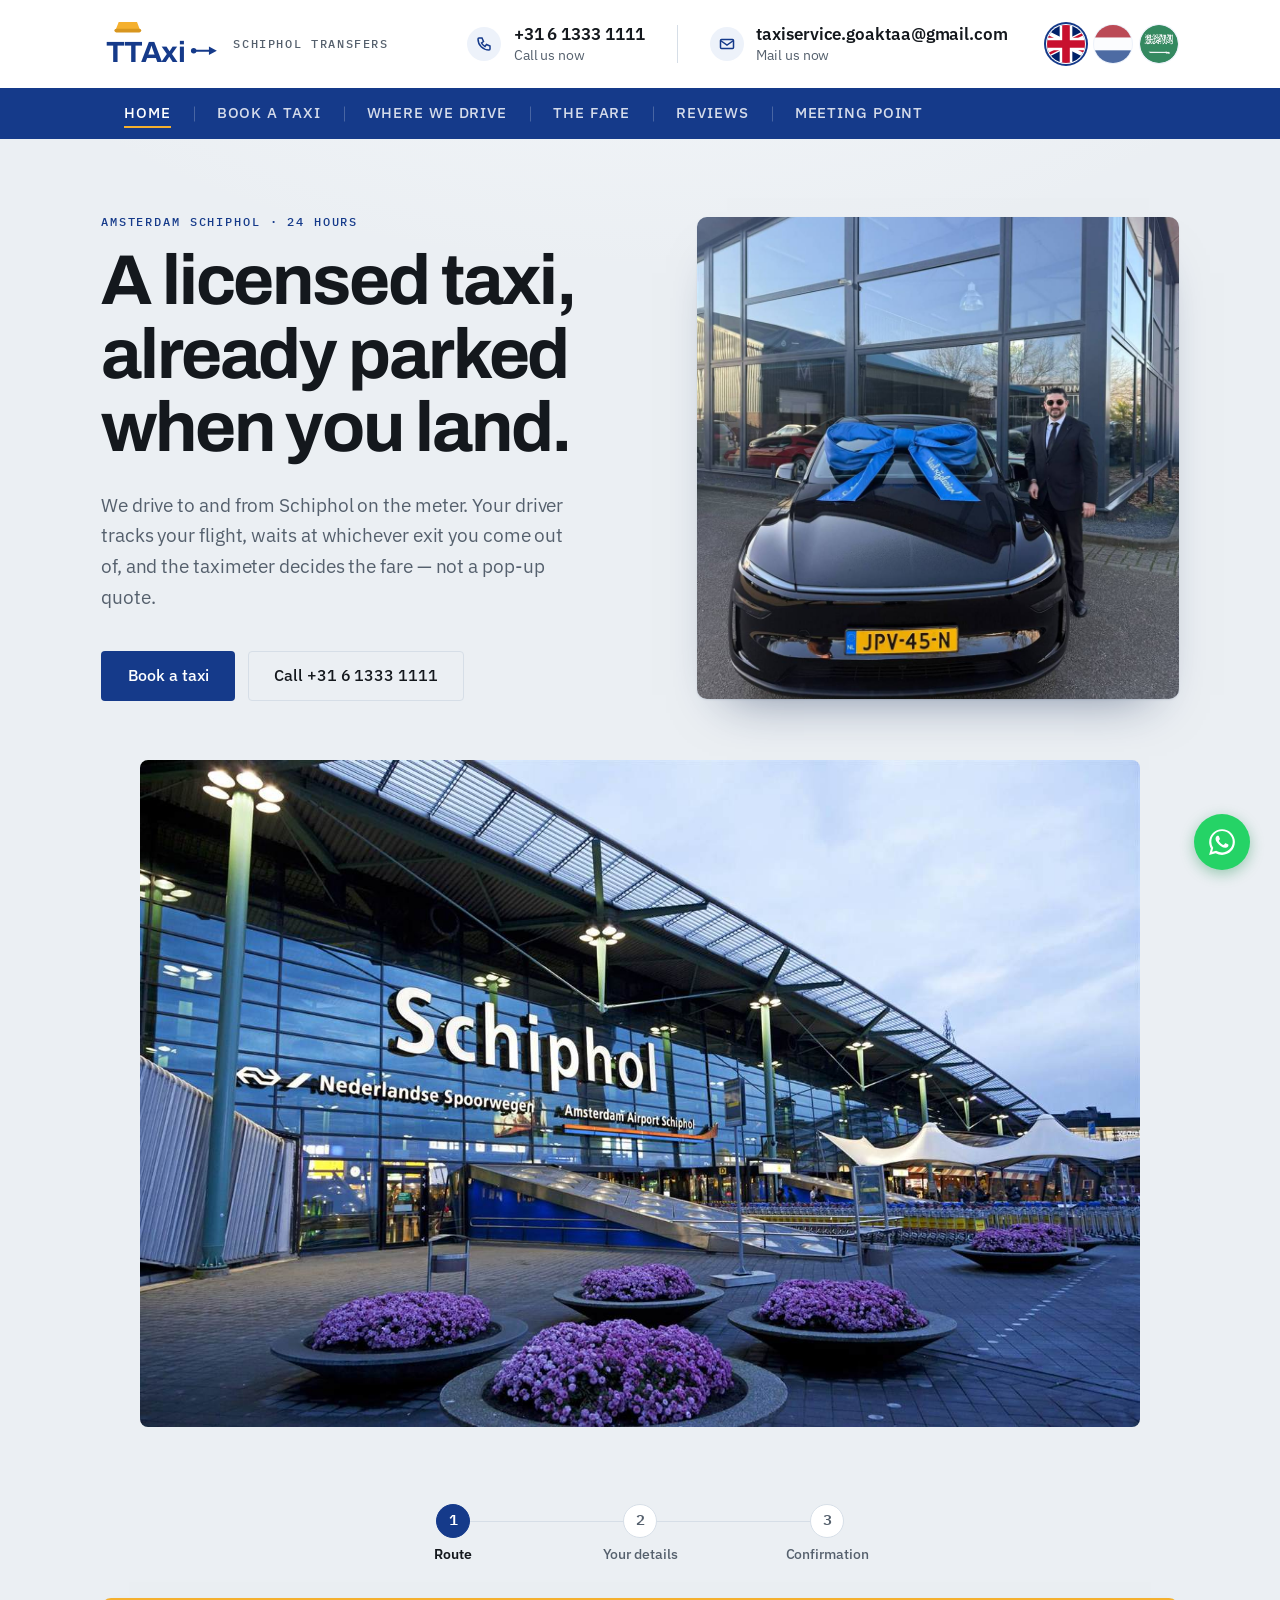
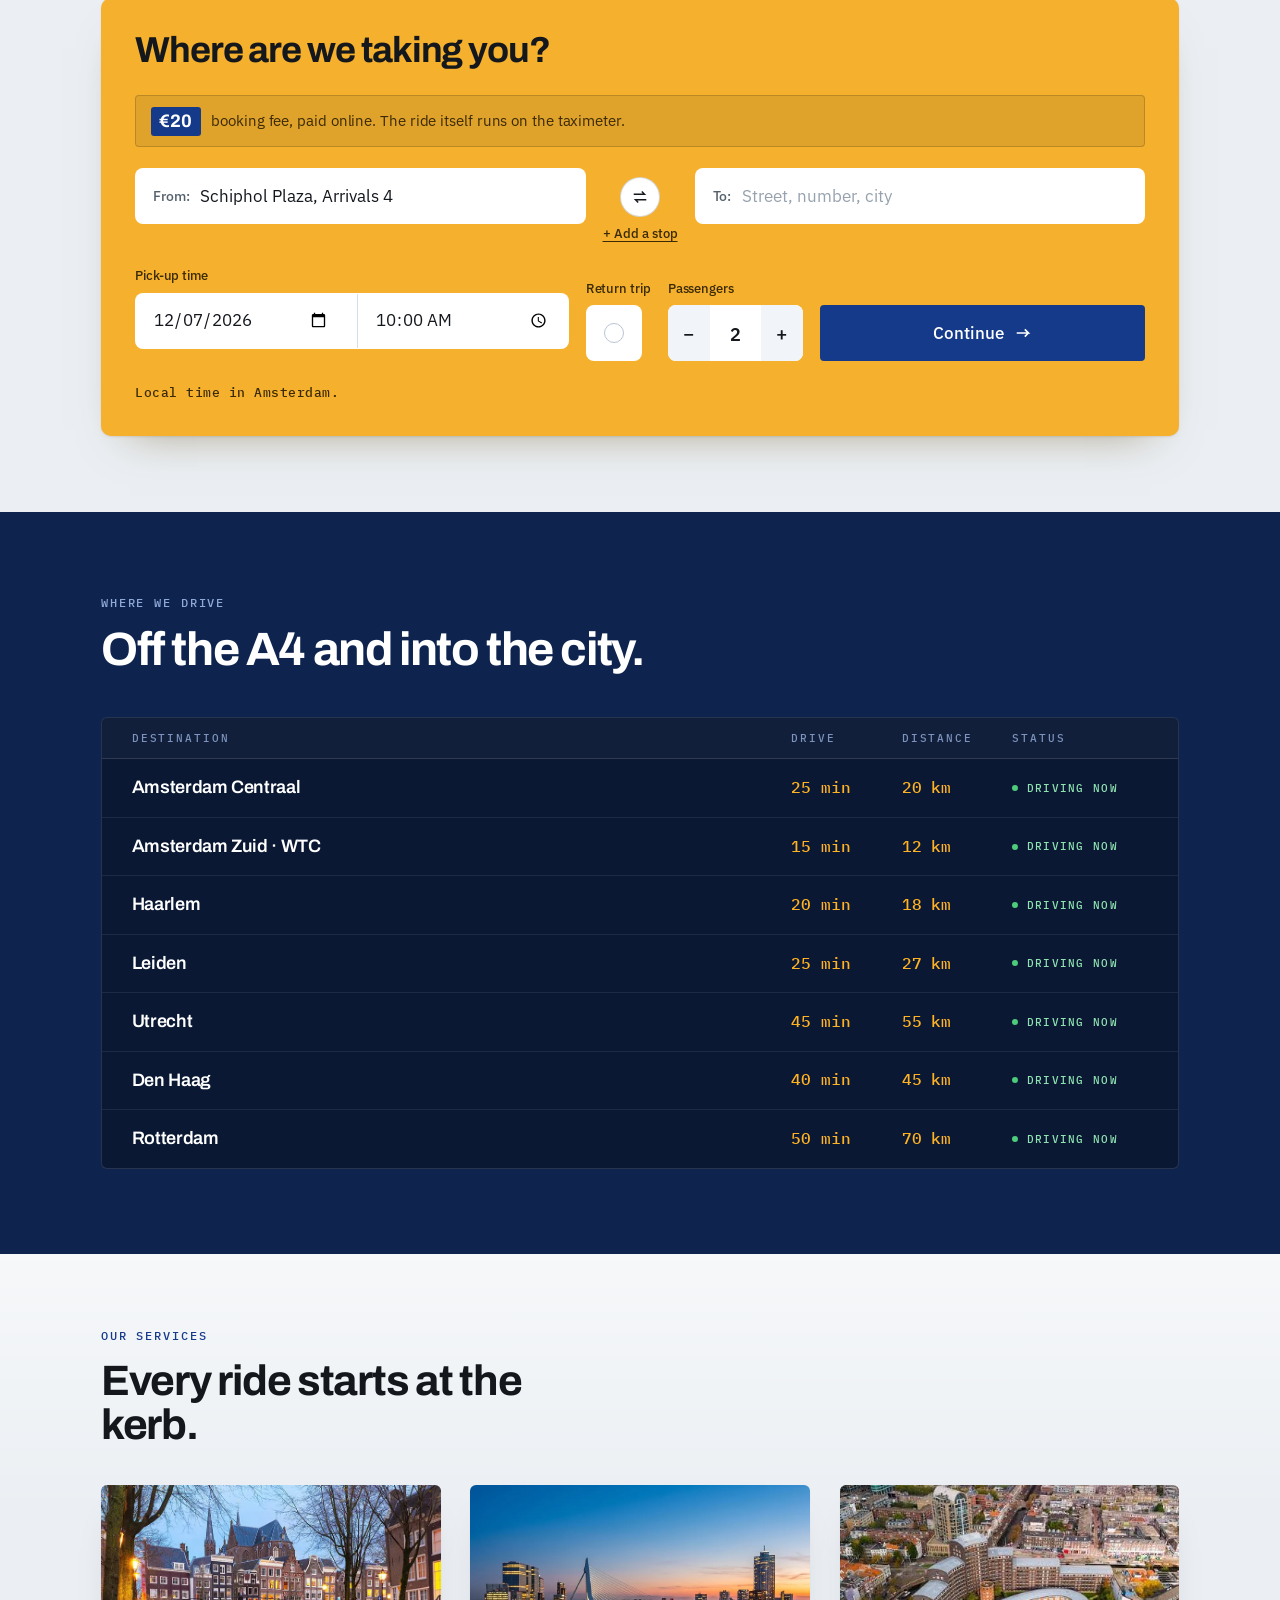
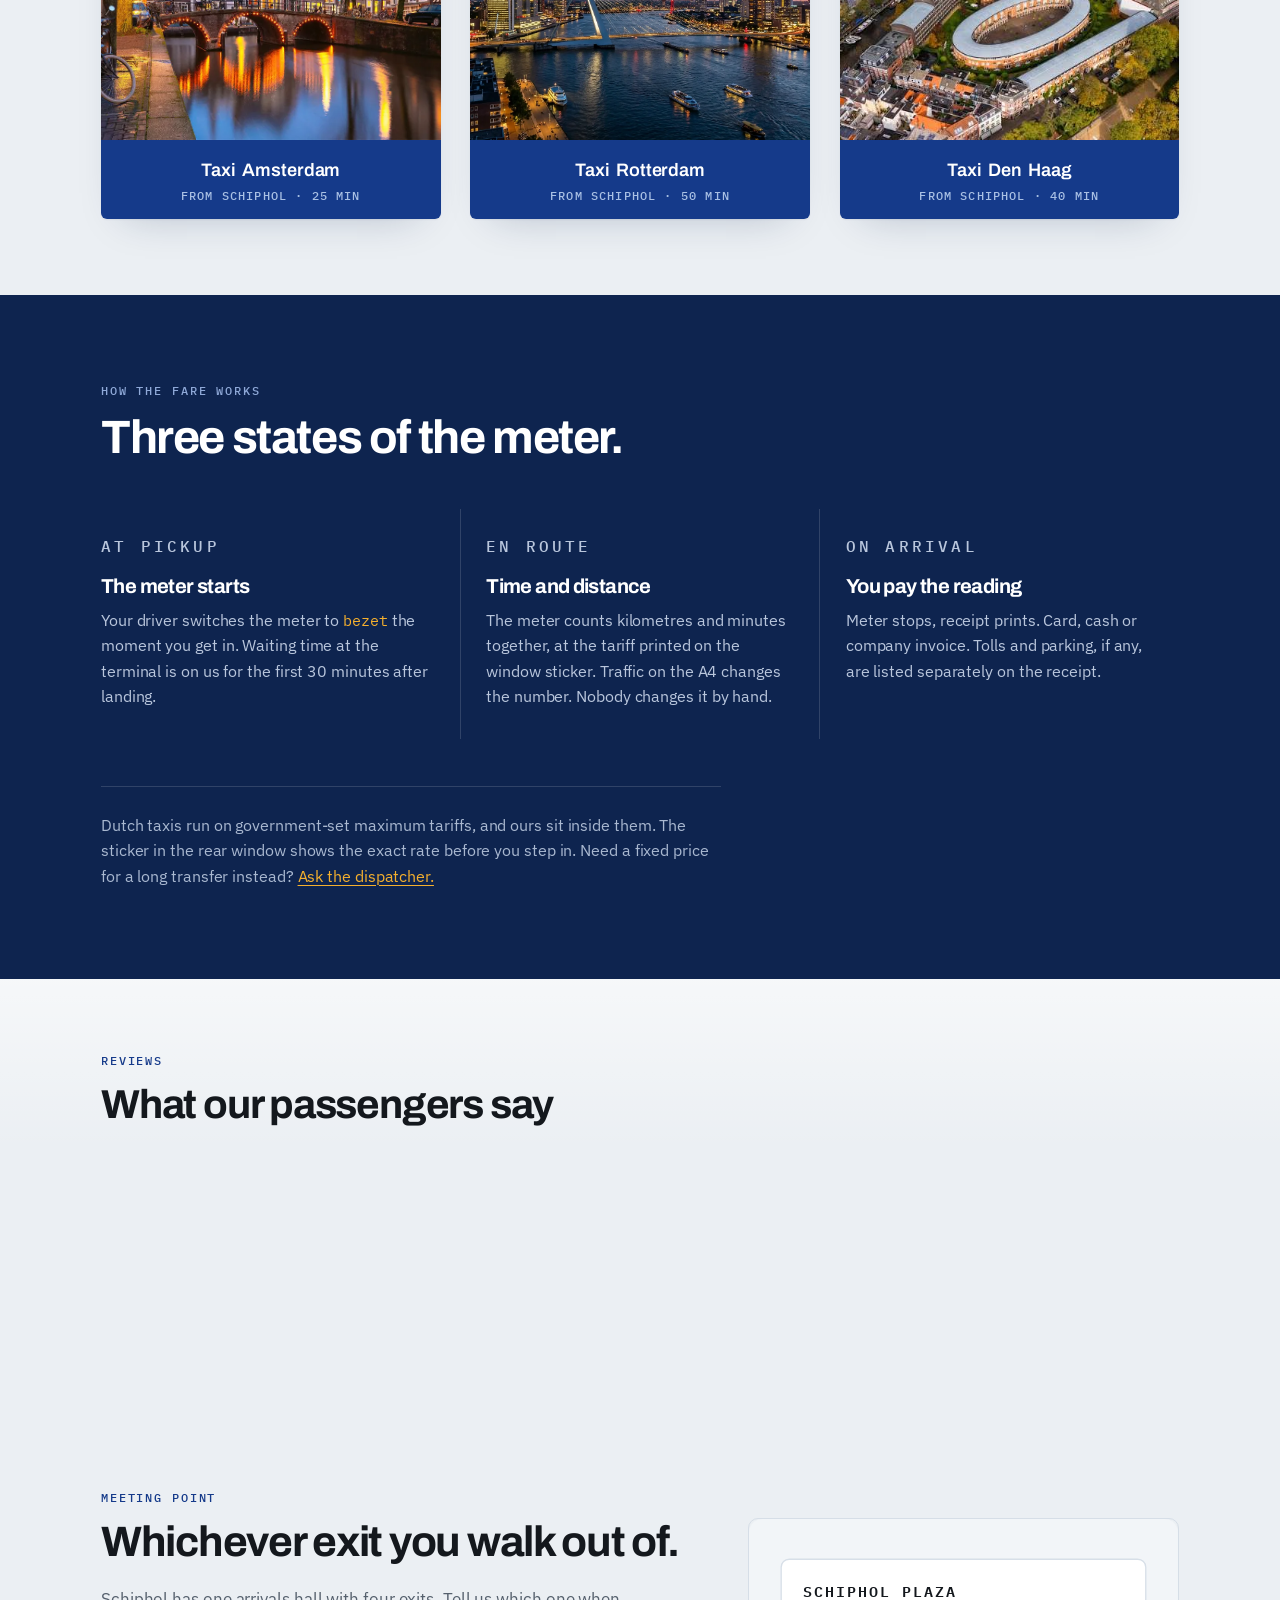
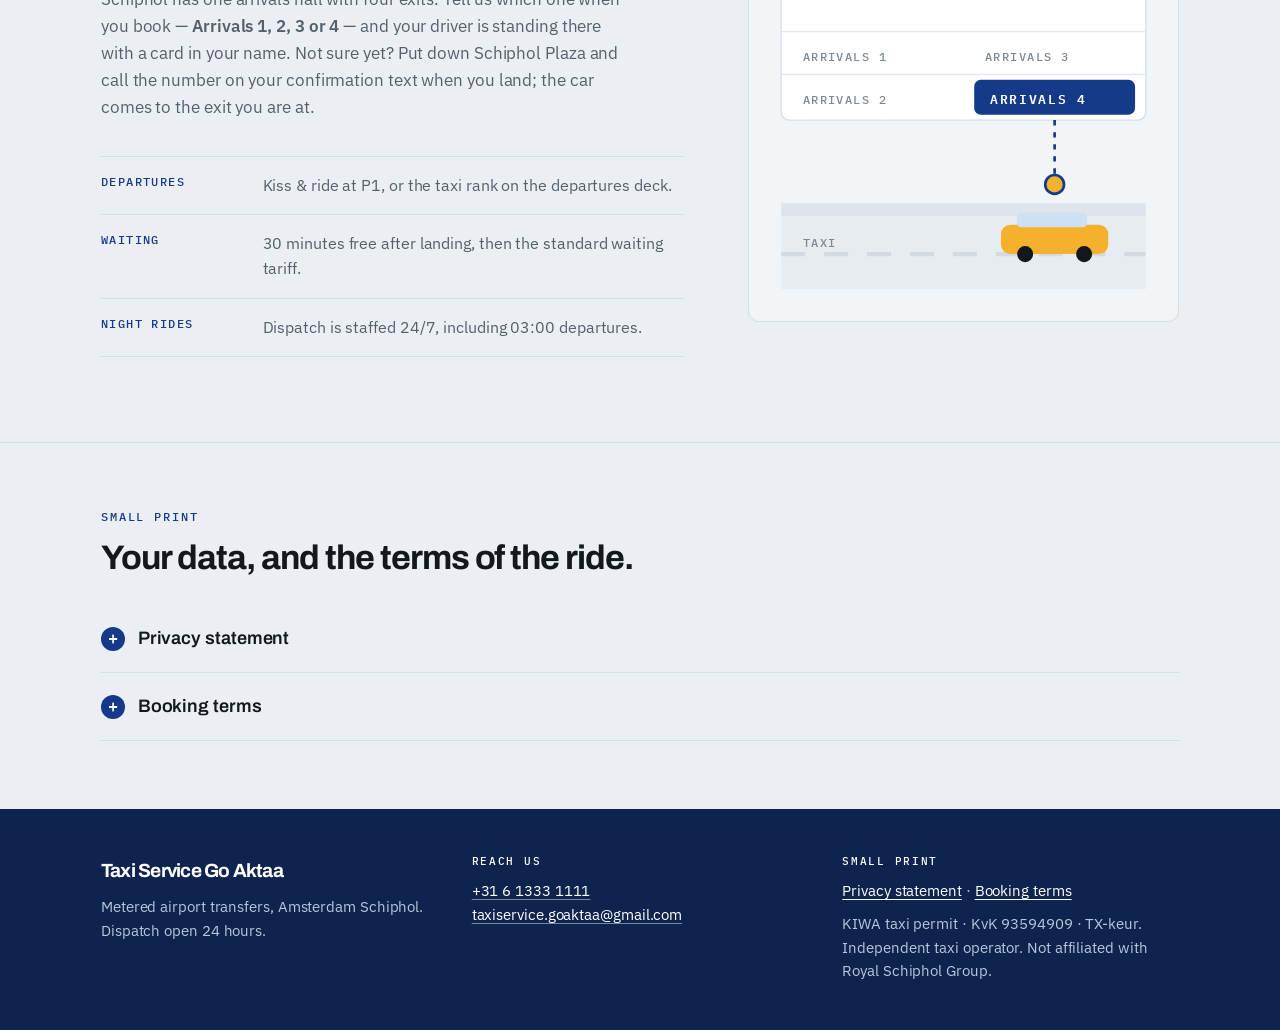
==== index.html @ 363683be "Add the 20 euro booking fee, disclosed before the form and paid on confirmation" ====
<!DOCTYPE html>
<html lang="en" dir="ltr">
<head>
<meta charset="utf-8">
<meta name="viewport" content="width=device-width, initial-scale=1">
<title>Taxi Service Go Aktaa — Metered taxis at Amsterdam Schiphol</title>
<meta name="description" content="Licensed metered taxis to and from Amsterdam Schiphol. Book a car, meet your driver at Arrivals 4, pay what the taximeter reads.">
<link rel="canonical" href="https://taxiservicegoaktaa.nl/">

<!-- Same page in three languages, switched in the browser. -->
<link rel="alternate" hreflang="en" href="https://taxiservicegoaktaa.nl/">
<link rel="alternate" hreflang="nl" href="https://taxiservicegoaktaa.nl/">
<link rel="alternate" hreflang="ar" href="https://taxiservicegoaktaa.nl/">
<link rel="alternate" hreflang="x-default" href="https://taxiservicegoaktaa.nl/">

<link rel="icon" href="favicon.svg" type="image/svg+xml">
<link rel="apple-touch-icon" href="favicon.svg">
<meta name="theme-color" content="#153A8A">

<!-- What a shared link looks like in WhatsApp, Facebook, LinkedIn. -->
<meta property="og:type" content="website">
<meta property="og:site_name" content="Taxi Service Go Aktaa">
<meta property="og:url" content="https://taxiservicegoaktaa.nl/">
<meta property="og:title" content="Taxi Service Go Aktaa — Metered taxis at Amsterdam Schiphol">
<meta property="og:description" content="Licensed metered taxis to and from Amsterdam Schiphol. Your driver tracks your flight and waits at the exit you choose. The taximeter decides the fare.">
<meta property="og:image" content="https://taxiservicegoaktaa.nl/og-image.jpg">
<meta property="og:image:width" content="1200">
<meta property="og:image:height" content="630">
<meta property="og:locale" content="en_GB">
<meta property="og:locale:alternate" content="nl_NL">
<meta property="og:locale:alternate" content="ar_AR">
<meta name="twitter:card" content="summary_large_image">
<meta name="twitter:title" content="Taxi Service Go Aktaa — Metered taxis at Amsterdam Schiphol">
<meta name="twitter:description" content="Licensed metered taxis to and from Amsterdam Schiphol. The taximeter decides the fare.">
<meta name="twitter:image" content="https://taxiservicegoaktaa.nl/og-image.jpg">

<!-- Fonts served from this domain. Loading them from Google would hand
     every visitor's IP address to Google, which a German court ruled a
     GDPR breach in 2022, and costs two extra connections per visit. -->
<link rel="preload" href="fonts/Archivo-700-latin.woff2" as="font" type="font/woff2" crossorigin>
<link rel="preload" href="fonts/IBMPlexSans-400-latin.woff2" as="font" type="font/woff2" crossorigin>
<link rel="stylesheet" href="fonts.css">
<link rel="stylesheet" href="styles.css">

<!-- Tells Google what this business is, so the phone number and hours
     can appear in search. Address and rating are deliberately absent:
     both must be real, and one is not known yet while the other is empty. -->
<script type="application/ld+json">
{
  "@context": "https://schema.org",
  "@type": "TaxiService",
  "name": "Taxi Service Go Aktaa",
  "alternateName": "TTAxi",
  "url": "https://taxiservicegoaktaa.nl/",
  "image": "https://taxiservicegoaktaa.nl/og-image.jpg",
  "logo": "https://taxiservicegoaktaa.nl/logo.svg",
  "telephone": "+31613331111",
  "email": "taxiservice.goaktaa@gmail.com",
  "description": "Licensed metered taxi transfers to and from Amsterdam Airport Schiphol. The fare comes off the taximeter, within the Dutch national maximum tariff.",
  "priceRange": "Metered — Dutch national maximum tariff",
  "currenciesAccepted": "EUR",
  "paymentAccepted": "Cash, Credit Card, Invoice",
  "identifier": {
    "@type": "PropertyValue",
    "propertyID": "KvK",
    "value": "93594909"
  },
  "availableLanguage": [
    {
      "@type": "Language",
      "name": "English"
    },
    {
      "@type": "Language",
      "name": "Dutch"
    },
    {
      "@type": "Language",
      "name": "Arabic"
    }
  ],
  "areaServed": [
    {
      "@type": "Airport",
      "name": "Amsterdam Airport Schiphol",
      "iataCode": "AMS"
    },
    {
      "@type": "City",
      "name": "Amsterdam"
    },
    {
      "@type": "City",
      "name": "Rotterdam"
    },
    {
      "@type": "City",
      "name": "The Hague"
    },
    {
      "@type": "City",
      "name": "Haarlem"
    },
    {
      "@type": "City",
      "name": "Leiden"
    },
    {
      "@type": "City",
      "name": "Utrecht"
    }
  ],
  "openingHoursSpecification": {
    "@type": "OpeningHoursSpecification",
    "dayOfWeek": [
      "Monday",
      "Tuesday",
      "Wednesday",
      "Thursday",
      "Friday",
      "Saturday",
      "Sunday"
    ],
    "opens": "00:00",
    "closes": "23:59"
  },
  "potentialAction": {
    "@type": "ReserveAction",
    "target": {
      "@type": "EntryPoint",
      "urlTemplate": "https://taxiservicegoaktaa.nl/#book"
    },
    "result": {
      "@type": "Reservation",
      "name": "Taxi booking"
    }
  }
}
</script>

</head>
<body>

<a class="skip" href="#book" data-i18n="skip">Skip to booking</a>

<header class="masthead">
  <div class="wrap masthead__top">

    <!-- LOGO SLOT ────────────────────────────────────────────────
         Drop your logo file into this folder, then replace the two
         <span> lines below with one line:

           <img class="brand__logo" src="logo.svg" alt="Taxi Service Go Aktaa">

         SVG is best; a PNG at least 400px wide also works. The CSS
         already sizes it, so nothing else needs changing.
         ─────────────────────────────────────────────────────────── -->
    <a class="brand" href="#top">
      <svg class="brand__mark" viewBox="0 0 196 82" role="img" aria-label="TTAxi">
        <title>TTAxi</title>
        <!-- Roof light: the amber lamp already used across the site, sitting
             on the two T's the way it sits on a car. -->
        <path d="M24 18 L29 5 H59 L64 18 Z" fill="#F5B02E"/>
        <rect x="22" y="16" width="44" height="6" rx="3" fill="#D8961F"/>
        <!-- Wordmark -->
        <text class="brand__word" x="8" y="70">TTAxi</text>
        <!-- Pick-up to drop-off, straight and metered -->
        <g fill="#153A8A">
          <circle cx="152" cy="52" r="4.5"/>
          <path d="M152 52 H178" stroke="#153A8A" stroke-width="3.5" stroke-linecap="round"/>
          <path d="M177 45 L190 52 L177 59 Z"/>
        </g>
      </svg>
      <span class="brand__sub" data-i18n="brand.sub">Schiphol transfers</span>
    </a>

    <div class="masthead__reach">
      <a class="reach" href="tel:+31613331111">
        <span class="reach__ico" aria-hidden="true">
          <svg viewBox="0 0 16 16" fill="none" stroke="currentColor" stroke-width="1.5"><path d="M3 2h3l1.5 3.5-2 1.5a8 8 0 0 0 3.5 3.5l1.5-2L14 10v3a1 1 0 0 1-1 1A11 11 0 0 1 2 3a1 1 0 0 1 1-1z"/></svg>
        </span>
        <span class="reach__text">
          <strong dir="ltr">+31 6 1333 1111</strong>
          <span data-i18n="topbar.call">Call us now</span>
        </span>
      </a>

      <span class="masthead__rule" aria-hidden="true"></span>

      <a class="reach reach--mail" href="mailto:taxiservice.goaktaa@gmail.com">
        <span class="reach__ico" aria-hidden="true">
          <svg viewBox="0 0 16 16" fill="none" stroke="currentColor" stroke-width="1.5"><rect x="1.5" y="3.5" width="13" height="9" rx="1"/><path d="M1.5 4.5 8 9l6.5-4.5"/></svg>
        </span>
        <span class="reach__text">
          <strong dir="ltr">taxiservice.goaktaa@gmail.com</strong>
          <span data-i18n="topbar.mail">Mail us now</span>
        </span>
      </a>
    </div>

    <div class="lang" role="group" aria-label="Language" data-i18n-aria="lang.label">
      <button type="button" class="lang__b" data-lang="en" aria-pressed="true" data-i18n-aria="lang.en">
        <svg class="flag" viewBox="0 0 60 30" preserveAspectRatio="xMidYMid slice" aria-hidden="true" focusable="false">
          <clipPath id="ukClip"><path d="M30 15h30v15zv15H0zH0V0zV0h30z"/></clipPath>
          <rect width="60" height="30" fill="#012169"/>
          <path d="M0 0l60 30M60 0L0 30" stroke="#fff" stroke-width="6"/>
          <path d="M0 0l60 30M60 0L0 30" clip-path="url(#ukClip)" stroke="#C8102E" stroke-width="4"/>
          <path d="M30 0v30M0 15h60" stroke="#fff" stroke-width="10"/>
          <path d="M30 0v30M0 15h60" stroke="#C8102E" stroke-width="6"/>
        </svg>
      </button>
      <button type="button" class="lang__b" data-lang="nl" aria-pressed="false" data-i18n-aria="lang.nl">
        <svg class="flag" viewBox="0 0 60 30" preserveAspectRatio="xMidYMid slice" aria-hidden="true" focusable="false">
          <rect width="60" height="10" fill="#AE1C28"/>
          <rect y="10" width="60" height="10" fill="#fff"/>
          <rect y="20" width="60" height="10" fill="#21468B"/>
        </svg>
      </button>
      <!-- The shahada is suggested with plain bars rather than drawn as
           letterforms: at this size hand-made script would come out garbled,
           and garbled scripture is worse than an honest simplification. -->
      <button type="button" class="lang__b" data-lang="ar" aria-pressed="false" data-i18n-aria="lang.ar">
        <!-- A real flag file: the shahada is calligraphy, and hand-drawing it
             at this size only ever produced a green smudge. -->
        <img class="flag" src="flag-sa.png" alt="" width="250" height="250">
      </button>
    </div>
  </div>
</header>

<nav class="mainnav" id="mainnav" aria-label="Sections">
  <div class="wrap mainnav__inner">
    <!-- Phones get a button instead of a row that runs off the screen. -->
    <button class="navtoggle" id="navToggle" type="button"
            aria-expanded="false" aria-controls="navLinks" data-i18n-aria="nav.menu">
      <span class="navtoggle__bars" aria-hidden="true"></span>
      <span data-i18n="nav.menu">Menu</span>
    </button>
    <div class="mainnav__links" id="navLinks">
      <a href="#top" class="is-here" data-i18n="nav.home">Home</a>
    <a href="#book" data-i18n="nav.cta">Book a taxi</a>
    <a href="#routes" data-i18n="nav.routes">Where we drive</a>
    <a href="#fare" data-i18n="nav.fare">The fare</a>
    <a href="#reviews" data-i18n="nav.reviews">Reviews</a>
    <a href="#meet" data-i18n="nav.meet">Meeting point</a>
    </div>
  </div>
</nav>

<main id="top">

  <!-- ── Hero ─────────────────────────────────────────────── -->
  <section class="hero">
    <div class="wrap hero__grid">
      <div class="hero__copy">
        <p class="eyebrow" data-i18n="hero.eyebrow">Amsterdam Schiphol · 24 hours</p>
        <h1 data-i18n="hero.h1">A licensed taxi, already parked when you land.</h1>
        <p class="lede" data-i18n="hero.lede">
          We drive to and from Schiphol on the meter. Your driver tracks your flight,
          waits at Arrivals 4, and the taximeter decides the fare — not a pop-up quote.
        </p>
        <div class="hero__actions">
          <a class="btn btn--primary" href="#book" data-i18n="cta.book">Book a taxi</a>
          <a class="btn btn--ghost" href="tel:+31613331111" data-i18n="cta.call">Call +31 6 1333 1111</a>
        </div>
      </div>

      <!-- Save your car photo as car.jpg beside index.html and it becomes the
           hero image, with the meter tucked into its corner. Without the file
           the meter stands alone, exactly as before. -->
      <figure class="meter shot" id="heroShot">
        <div class="shot__frame">
        <img class="shot__photo" src="car.jpg" width="1000" height="1333" fetchpriority="high" decoding="async" alt="" data-i18n-alt="hero.photo.alt" hidden>
        <div class="meter__bezel" lang="nl" dir="ltr">
          <div class="meter__head">
            <span>TAXAMETER</span>
            <span class="meter__flag">VRIJ</span>
          </div>
          <div class="meter__readout">
            <span class="meter__value">--.--</span>
            <span class="meter__cur">EUR</span>
          </div>
          <dl class="meter__rows">
            <div><dt>Tarief</dt><dd id="meterTariff">—</dd></div>
            <div><dt>Afstand</dt><dd>0.00 km</dd></div>
            <div><dt>Tijd</dt><dd>00:00</dd></div>
          </dl>
        </div>
        </div>
      </figure>
    </div>

    <div class="hero__art" aria-hidden="true">
      <img class="hero__photo" src="schiphol.jpg" width="1400" height="933" loading="lazy" decoding="async" alt="">
      <svg class="hero__draw" viewBox="0 0 1200 300" preserveAspectRatio="xMidYMax slice" role="presentation" focusable="false">
        <defs>
          <linearGradient id="sky" x1="0" y1="0" x2="0" y2="1">
            <stop offset="0" stop-color="#E3EAF3"/>
            <stop offset="1" stop-color="#F4F7FA"/>
          </linearGradient>
          <clipPath id="glass"><rect x="60" y="72" width="620" height="124" rx="3"/></clipPath>
        </defs>

        <rect width="1200" height="300" fill="url(#sky)"/>

        <!-- control tower -->
        <rect x="1090" y="50" width="16" height="146" fill="#9FB0C6"/>
        <path d="M1078 50h40l-6 -14h-28z" fill="#153A8A"/>
        <rect x="1076" y="18" width="44" height="26" rx="4" fill="#1B4FD8"/>

        <!-- lamp post -->
        <g fill="#AEBBCB"><rect x="1040" y="60" width="7" height="136"/><rect x="1024" y="56" width="39" height="7" rx="3"/></g>

        <!-- terminal -->
        <rect x="60" y="60" width="620" height="136" rx="4" fill="#F8FAFC"/>
        <rect x="60" y="60" width="620" height="12" fill="#153A8A"/>
        <g clip-path="url(#glass)" stroke="#C4D1E0" stroke-width="2">
          <path d="M100 72v124M140 72v124M180 72v124M220 72v124M260 72v124M300 72v124M340 72v124M380 72v124M420 72v124M460 72v124M500 72v124M540 72v124M580 72v124M620 72v124M660 72v124M60 116h620M60 156h620"/>
        </g>
        <rect x="60" y="72" width="620" height="124" fill="#B9CBE2" opacity=".26"/>
        <rect x="300" y="132" width="150" height="64" rx="2" fill="#E9EFF5"/>
        <rect x="300" y="132" width="150" height="9" fill="#153A8A" opacity=".7"/>

        <!-- kerbside taxi sign -->
        <rect x="648" y="126" width="6" height="70" fill="#93A5BC"/>
        <rect x="620" y="98" width="62" height="28" rx="3" fill="#153A8A"/>
        <text x="633" y="117" class="art-sign">TAXI</text>

        <!-- kerb and road -->
        <rect x="0" y="196" width="1200" height="8" fill="#D3DBE4"/>
        <rect x="0" y="204" width="1200" height="96" fill="#E1E7ED"/>
        <path d="M0 268h1200" stroke="#CFD7E0" stroke-width="4" stroke-dasharray="46 34" fill="none"/>

        <!-- taxi at the kerb -->
        <g>
          <path d="M700 226h268l-6-34c-2-13-13-22-26-22H738c-13 0-24 9-26 22z" fill="#F5B02E"/>
          <path d="M748 176h172l-12-30c-3-8-11-13-19-13H779c-9 0-17 5-20 13z" fill="#CFE0F2"/>
          <path d="M832 133h6v43h-6z" fill="#F5B02E"/>
          <rect x="678" y="222" width="312" height="34" rx="12" fill="#F5B02E"/>
          <rect x="678" y="244" width="312" height="12" rx="6" fill="#D8961F"/>
          <rect x="806" y="114" width="56" height="20" rx="5" fill="#14181D"/>
          <rect x="812" y="119" width="44" height="10" rx="3" fill="#FFC24D"/>
          <rect x="690" y="230" width="20" height="9" rx="4" fill="#FFF3D6"/>
          <rect x="960" y="230" width="20" height="9" rx="4" fill="#C0392B" opacity=".8"/>
          <g fill="#14181D"><circle cx="740" cy="256" r="21"/><circle cx="926" cy="256" r="21"/></g>
          <g fill="#E1E7ED"><circle cx="740" cy="256" r="9"/><circle cx="926" cy="256" r="9"/></g>
        </g>
      </svg>
    </div>
  </section>

  <!-- ── Booking ──────────────────────────────────────────── -->
  <section class="book" id="book">
    <div class="wrap">

        <!-- The rail sits above both cards: it marks the confirmation too,
             and the confirmation replaces the form rather than living in it. -->
        <ol class="steps" id="steps" aria-label="Booking steps" data-i18n-aria="steps.label">
          <li class="steps__i is-now" data-step="1">
            <span class="steps__n" aria-hidden="true">1</span>
            <span class="steps__l" data-i18n="step.1">Route</span>
          </li>
          <li class="steps__i" data-step="2">
            <span class="steps__n" aria-hidden="true">2</span>
            <span class="steps__l" data-i18n="step.2">Your details</span>
          </li>
          <li class="steps__i" data-step="3">
            <span class="steps__n" aria-hidden="true">3</span>
            <span class="steps__l" data-i18n="step.3">Confirmation</span>
          </li>
        </ol>

      <!-- The working card: taxi yellow, because this is the part that
           behaves like the roof light rather than like paperwork. -->
      <div class="bookcard" id="bookcard">

        <!-- Formspree relays this to the inbox. The action is set from the
             endpoint in app.js so there is only one place to edit. -->
        <form class="form" id="bookingForm" name="booking" novalidate>

          <!-- ── Step 1: the route ──────────────────────────── -->
          <section class="pane" data-pane="1">
            <header class="bookcard__head">
              <h2 data-i18n="form.h2">Where are we taking you?</h2>
            </header>
            <!-- Shown before anyone fills the form in: a mandatory charge
                 disclosed only at the end is a dark pattern, and in the EU
                 it is also not lawful. -->
            <p class="feebar">
              <span class="feebar__amt">€20</span>
              <span data-i18n="fee.bar">booking fee, paid online. The ride itself runs on the taximeter.</span>
            </p>

            <datalist id="places">
              <option value="Schiphol Plaza, Arrivals 1"></option>
              <option value="Schiphol Plaza, Arrivals 2"></option>
              <option value="Schiphol Plaza, Arrivals 3"></option>
              <option value="Schiphol Plaza, Arrivals 4"></option>
              <option value="Schiphol Plaza — I'll call when I land"></option>
              <option value="Schiphol P1, Departures"></option>
              <option value="Amsterdam Centraal"></option>
              <option value="Amsterdam Zuid / WTC"></option>
              <option value="RAI Amsterdam"></option>
              <option value="Haarlem"></option>
              <option value="Leiden"></option>
              <option value="Utrecht"></option>
              <option value="Den Haag"></option>
              <option value="Rotterdam"></option>
            </datalist>

            <!-- Route row -->
            <div class="route">
              <div class="route__leg">
                <div class="pill">
                  <label class="pill__lab" for="pickup" data-i18n="f.from">From</label>
                  <input id="pickup" name="pickup" type="text" autocomplete="off"
                         placeholder="Schiphol Plaza, Arrivals 4" required>
                </div>
                <span class="err" data-err-for="pickup"></span>
                <!-- Schiphol's arrivals hall has four doors. Opening the
                     pick-up field offers them, rather than making anyone type
                     an address for a door they have not walked out of yet. -->
                <div class="exits" id="exits" hidden>
                  <p class="exits__lab" data-i18n="f.exit">Which exit?</p>
                  <ul class="exits__list" role="listbox" aria-label="Arrivals exit" data-i18n-aria="f.exit">
                    <li><button type="button" class="exits__opt" data-exit="1">Arrivals 1</button></li>
                    <li><button type="button" class="exits__opt" data-exit="2">Arrivals 2</button></li>
                    <li><button type="button" class="exits__opt" data-exit="3">Arrivals 3</button></li>
                    <li><button type="button" class="exits__opt" data-exit="4">Arrivals 4</button></li>
                    <li><button type="button" class="exits__opt exits__opt--soft" data-exit="" data-i18n="f.exit.unsure">Not sure yet</button></li>
                    <li><button type="button" class="exits__opt exits__opt--soft" data-exit="dep">Schiphol P1, Departures</button></li>
                  </ul>
                </div>
              </div>

              <div class="route__mid">
                <button type="button" class="swap" id="swapBtn" aria-label="Swap pick-up and destination" data-i18n-aria="f.swap">
                  <svg viewBox="0 0 20 20" fill="none" stroke="currentColor" stroke-width="1.6" aria-hidden="true">
                    <path d="M3 7h12l-3-3M17 13H5l3 3"/>
                  </svg>
                </button>
                <button type="button" class="viabtn" id="viaBtn" data-i18n="f.addstop">+ Add a stop</button>
              </div>

              <div class="route__leg">
                <div class="pill">
                  <label class="pill__lab" for="dest" data-i18n="f.to">To</label>
                  <input id="dest" name="destination" type="text" list="places" autocomplete="off"
                         placeholder="Street, number, city" data-i18n-ph="f.dest.ph" required>
                </div>
                <span class="err" data-err-for="dest"></span>
              </div>
            </div>

            <!-- Optional intermediate stop -->
            <div class="via" id="viaWrap" hidden>
              <div class="pill">
                <label class="pill__lab" for="via" data-i18n="f.via">Via</label>
                <input id="via" name="via" type="text" list="places" autocomplete="off"
                       placeholder="Street, number, city" data-i18n-ph="f.dest.ph">
              </div>
              <button type="button" class="viabtn viabtn--off" id="viaOff" data-i18n="f.removestop">Remove stop</button>
            </div>

            <!-- Controls row -->
            <div class="controls">
              <div class="ctl">
                <span class="ctl__lab" data-i18n="f.when">Pick-up time</span>
                <div class="pill pill--split">
                  <label class="pill__seg">
                    <span class="sr" data-i18n="f.date">Date</span>
                    <input id="date" name="date" type="date" required>
                  </label>
                  <label class="pill__seg">
                    <span class="sr" data-i18n="f.time">Pick-up time</span>
                    <input id="time" name="time" type="time" required>
                  </label>
                </div>
                <span class="err" data-err-for="date"></span>
                <span class="err" data-err-for="time"></span>
              </div>

              <div class="ctl ctl--tight">
                <span class="ctl__lab" data-i18n="f.return">Return trip</span>
                <label class="switch">
                  <input type="checkbox" id="ret" name="return-trip" value="yes">
                  <span class="switch__dot" aria-hidden="true"></span>
                </label>
              </div>

              <div class="ctl ctl--tight">
                <span class="ctl__lab" data-i18n="f.pax">Passengers</span>
                <div class="stepper">
                  <button type="button" data-pax="-1" aria-label="Fewer passengers" data-i18n-aria="pax.less">−</button>
                  <input id="pax" name="passengers" type="number" min="1" max="8" step="1" value="2" inputmode="numeric">
                  <button type="button" data-pax="1" aria-label="More passengers" data-i18n-aria="pax.more">+</button>
                </div>
                <span class="ctl__hint" id="paxHint" hidden data-i18n="pax.minivan">Minivan</span>
              </div>

              <div class="ctl ctl--go">
                <p class="blocknote" id="blockNote" role="alert" hidden></p>
                <button class="btn btn--go" type="button" id="nextBtn">
                  <span data-i18n="nav.next">Continue</span>
                  <svg viewBox="0 0 20 20" fill="none" stroke="currentColor" stroke-width="1.8" aria-hidden="true"><path d="M3 10h13l-4-4M16 10l-4 4"/></svg>
                </button>
              </div>
            </div>

            <!-- Return leg, revealed by the toggle -->
            <div class="controls controls--return" id="retWrap" hidden>
              <div class="ctl">
                <span class="ctl__lab" data-i18n="f.returnwhen">Return pick-up</span>
                <div class="pill pill--split">
                  <label class="pill__seg">
                    <span class="sr" data-i18n="f.date">Date</span>
                    <input id="retDate" name="return-date" type="date">
                  </label>
                  <label class="pill__seg">
                    <span class="sr" data-i18n="f.time">Pick-up time</span>
                    <input id="retTime" name="return-time" type="time">
                  </label>
                </div>
                <span class="err" data-err-for="retDate"></span>
                <span class="err" data-err-for="retTime"></span>
              </div>
            </div>

            <p class="bookcard__note" data-i18n="f.time.hint">Local time in Amsterdam.</p>
          </section>

          <!-- ── Step 2: who to look for ─────────────────────── -->
          <section class="pane" data-pane="2" hidden>
            <header class="bookcard__head">
              <h2 data-i18n="form.h2b">Who is the driver looking for?</h2>
              <p data-i18n="form.subb">Your name goes on the card at Arrivals 4.</p>
            </header>

            <div class="grid">
            <p class="field">
              <label for="bags"><span data-i18n="f.bags">Suitcases</span> <span class="opt" data-i18n="optional">optional</span></label>
              <select id="bags" name="suitcases">
                <option value="" data-i18n="bags.unsure">Not sure yet</option>
                <option value="hand" data-i18n="bags.hand">Hand luggage only</option>
                <option value="1">1</option>
                <option value="2">2</option>
                <option value="3">3</option>
                <option value="4+" data-i18n="bags.many">4 or more</option>
              </select>
            </p>

            <p class="field">
              <label for="name" data-i18n="f.name">Name</label>
              <input id="name" name="name" type="text" autocomplete="name"
                     placeholder="Name on the flight" data-i18n-ph="f.name.ph" required>
              <span class="err" data-err-for="name"></span>
            </p>

            <p class="field">
              <label for="phone" data-i18n="f.phone">Mobile number</label>
              <input id="phone" name="mobile" type="tel" autocomplete="tel" inputmode="tel"
                     placeholder="+31 6 1234 5678" required>
              <span class="hint" data-i18n="f.phone.hint">Your driver calls this number on arrival.</span>
              <span class="err" data-err-for="phone"></span>
            </p>

            <p class="field">
              <label for="email"><span data-i18n="f.email">Email</span> <span class="opt" data-i18n="optional">optional</span></label>
              <input id="email" name="email" type="email" autocomplete="email" inputmode="email"
                     placeholder="you@example.com">
              <span class="hint" data-i18n="f.email.hint">For a written confirmation. Leave it out and we will contact you on your mobile.</span>
              <span class="err" data-err-for="email"></span>
            </p>

            <p class="field">
              <label for="flight"><span data-i18n="f.flight">Flight number</span> <span class="opt" data-i18n="optional">optional</span></label>
              <input id="flight" name="flight" type="text" class="mono" placeholder="KL1234" maxlength="8" autocomplete="off">
              <span class="hint" data-i18n="f.flight.hint">We watch the arrival and shift the pickup if you land late.</span>
            </p>

            <p class="field field--wide">
              <label for="notes"><span data-i18n="f.notes">Anything the driver should know</span> <span class="opt" data-i18n="optional">optional</span></label>
              <textarea id="notes" name="notes" rows="3" placeholder="Child seat, wheelchair, bicycle, second stop…" data-i18n-ph="f.notes.ph"></textarea>
            </p>
            </div>

            <div class="fareline">
              <span class="fareline__tag" data-i18n="fare.tag">Fare</span>
              <p data-i18n="fare.note">Metered. Your driver starts the taximeter at pickup and you pay what it reads at the door,
                 within the national maximum taxi tariff. No booking fee, no surge pricing.</p>
            </div>
          </section>

          <!-- Bots fill this in; people never see it. _gotcha is the name
               Formspree filters on, so spam is dropped server-side too. -->
          <p class="trap" aria-hidden="true">
            <label for="gotcha">Company</label>
            <input id="gotcha" name="_gotcha" type="text" tabindex="-1" autocomplete="off">
          </p>

          <!-- Step 1 has its own Continue inside the controls row, so this
               foot only carries the step-2 pair. -->
          <div class="form__foot" id="formFoot" hidden>
            <button class="btn btn--ghost" type="button" id="backBtn" data-i18n="nav.back">Back</button>
            <button class="btn btn--go btn--big" type="submit" id="sendBtn" data-i18n="form.submit">Request this ride</button>
            <p class="form__note" data-i18n="form.note">No payment now. Nothing is charged until the ride is finished.</p>
          </div>

          <p class="form__error" id="formError" role="alert" hidden></p>
        </form>
      </div>

      <!-- The confirmation is paperwork, so it gets the paper card. -->
      <div class="panel" id="confirmPanel" hidden>
        <div class="receipt" id="receipt" tabindex="-1">
          <div class="receipt__paper">
            <p class="receipt__logo">GO AKTAA</p>
            <p class="receipt__kicker" data-i18n="r.kicker">RIDE REQUEST RECEIVED</p>
            <p class="receipt__ref"><span data-i18n="r.ref">REF</span> <strong id="rRef">—</strong></p>
            <hr>
            <dl class="receipt__rows">
              <div><dt data-i18n="r.pickup">Pick-up</dt><dd id="rPickup">—</dd></div>
              <div><dt data-i18n="r.dest">Drop-off</dt><dd id="rDest">—</dd></div>
              <div><dt data-i18n="r.when">When</dt><dd id="rWhen">—</dd></div>
              <div><dt data-i18n="r.pax">Passengers</dt><dd id="rPax">—</dd></div>
              <div><dt data-i18n="r.bags">Suitcases</dt><dd id="rBags">—</dd></div>
              <div><dt data-i18n="r.flight">Flight</dt><dd id="rFlight">—</dd></div>
              <div><dt data-i18n="r.contact">Contact</dt><dd id="rContact">—</dd></div>
            </dl>
            <hr>
            <div class="receipt__fare">
              <span data-i18n="r.fare">FARE</span>
              <span class="receipt__meter" data-i18n="r.fareval">ON THE TAXIMETER</span>
            </div>
            <p class="receipt__small" data-i18n="r.small">
              Charged on the meter at drop-off. Keep this reference — your driver's name and
              licence plate arrive by text within 15 minutes.
            </p>
            <p class="receipt__stamp" data-i18n="r.stamp">MEETING POINT · SCHIPHOL PLAZA · ARRIVALS 4</p>
          </div>
          <div class="receipt__side">
            <p class="eyebrow" data-i18n="r.confirmed">Booking confirmed</p>
            <h2 data-i18n="r.h2">Your ride is with the dispatcher.</h2>
            <p class="receipt__lede" data-i18n="r.lede">We're matching you with the nearest licensed car. You'll get a text with the
               driver's name, phone number and licence plate — and a call when they arrive.</p>
            <ul class="receipt__next">
              <li data-i18n="r.next1">Change or cancel free of charge up to 2 hours before pickup.</li>
              <li data-i18n="r.next2">Landing early or late? The flight number keeps the pickup in sync.</li>
              <li data-i18n-html="r.next3">Something urgent: <a href="tel:+31613331111">+31 6 1333 1111</a>, day or night.</li>
            </ul>
            <!-- Appears once a payment link is configured in app.js. -->
            <div class="paybox" id="payBox" hidden>
              <p class="paybox__h"><span data-i18n="fee.due">Booking fee due</span> <strong>€20</strong></p>
              <p class="paybox__p" data-i18n="fee.explain">Your ride is only held once this is paid. The fare itself is settled in the car, on the meter.</p>
              <a class="btn btn--primary btn--big" id="payBtn" href="#" data-i18n="fee.pay">Pay €20 and confirm</a>
            </div>

            <div class="receipt__acts">
              <!-- Opens WhatsApp with the whole booking already written out.
                   The customer taps send, and both sides have the ride in a
                   thread they can reply in. -->
              <a class="btn btn--wa" id="waSend" href="#" target="_blank" rel="noopener" data-i18n="r.wa">Send this on WhatsApp</a>
              <button class="btn btn--ghost" type="button" id="againBtn" data-i18n="r.again">Book another ride</button>
            </div>
          </div>
        </div>
      </div>

    </div>
  </section>

  <!-- ── Destinations, read like a departures board ────────── -->
  <section class="board" id="routes">
    <div class="wrap">
      <p class="eyebrow eyebrow--light" data-i18n="board.eyebrow">Where we drive</p>
      <h2 class="board__title" data-i18n="board.title">Off the A4 and into the city.</h2>

      <div class="board__panel">
        <div class="board__head" aria-hidden="true">
          <span data-i18n="board.h1">Destination</span>
          <span data-i18n="board.h2">Drive</span>
          <span data-i18n="board.h3">Distance</span>
          <span data-i18n="board.h4">Status</span>
        </div>
        <ul class="board__list">
          <li><span class="board__dest" data-i18n="city.ams">Amsterdam Centraal</span><span class="board__num">25 min</span><span class="board__num">20 km</span><span class="board__flag" data-i18n="board.open">Driving now</span></li>
          <li><span class="board__dest" data-i18n="city.zuid">Amsterdam Zuid · WTC</span><span class="board__num">15 min</span><span class="board__num">12 km</span><span class="board__flag" data-i18n="board.open">Driving now</span></li>
          <li><span class="board__dest" data-i18n="city.haarlem">Haarlem</span><span class="board__num">20 min</span><span class="board__num">18 km</span><span class="board__flag" data-i18n="board.open">Driving now</span></li>
          <li><span class="board__dest" data-i18n="city.leiden">Leiden</span><span class="board__num">25 min</span><span class="board__num">27 km</span><span class="board__flag" data-i18n="board.open">Driving now</span></li>
          <li><span class="board__dest" data-i18n="city.utrecht">Utrecht</span><span class="board__num">45 min</span><span class="board__num">55 km</span><span class="board__flag" data-i18n="board.open">Driving now</span></li>
          <li><span class="board__dest" data-i18n="city.hague">Den Haag</span><span class="board__num">40 min</span><span class="board__num">45 km</span><span class="board__flag" data-i18n="board.open">Driving now</span></li>
          <li><span class="board__dest" data-i18n="city.rotterdam">Rotterdam</span><span class="board__num">50 min</span><span class="board__num">70 km</span><span class="board__flag" data-i18n="board.open">Driving now</span></li>
        </ul>
      </div>
    </div>
  </section>

  <!-- ── Services ──────────────────────────────────────────────
       Each card holds a photo and a drawing. The drawing shows until a
       photo actually loads, so the page is never broken and never waits
       on anything.

       To use photos: put amsterdam.jpg, rotterdam.jpg and denhaag.jpg
       in this folder. That is the whole job — no code changes. Roughly
       4:3, at least 800px wide, and photos you are licensed to use.
       ───────────────────────────────────────────────────────── -->
  <section class="svcs" id="services">
    <div class="wrap">
      <p class="eyebrow" data-i18n="svc.eyebrow">Our services</p>
      <h2 class="svcs__title" data-i18n="svc.title">Every ride starts at the kerb.</h2>

      <ul class="svcs__grid">
        <li class="svc">
          <a href="#book" data-dest="Amsterdam Centraal">
            <span class="svc__art">
              <img class="svc__photo" src="amsterdam.webp" width="825" height="550" loading="lazy" decoding="async" alt="">
              <svg class="svc__draw" viewBox="0 0 400 300" preserveAspectRatio="xMidYMid slice" role="presentation" focusable="false">
                <defs>
                  <linearGradient id="skyA" x1="0" y1="0" x2="0" y2="1">
                    <stop offset="0" stop-color="#D5E2F3"/><stop offset="1" stop-color="#F2F6FA"/>
                  </linearGradient>
                </defs>
                <rect width="400" height="300" fill="url(#skyA)"/>
                <g fill="#BDCADC"><rect x="338" y="78" width="13" height="86"/><path d="M338 78h13l-6.5-24z"/><rect x="335" y="96" width="19" height="4"/></g>
                <!-- canal houses -->
                <g>
                  <rect x="14" y="120" width="46" height="112" fill="#B46E4E"/>
                  <path d="M14 120v-9h8v-8h8v-9h14v9h8v8h8v9z" fill="#8E5340"/>
                  <rect x="66" y="134" width="40" height="98" fill="#E4DED2"/>
                  <path d="M66 134q20-22 40 0z" fill="#A7714C"/>
                  <rect x="112" y="112" width="52" height="120" fill="#9C5B44"/>
                  <path d="M112 112l26-22 26 22z" fill="#6E3E2E"/>
                  <rect x="170" y="128" width="44" height="104" fill="#C98B63"/>
                  <path d="M170 128v-8h9v-8h9v-8h17v8h9v8h9v8z" fill="#8E5340"/>
                  <rect x="220" y="118" width="48" height="114" fill="#E4DED2"/>
                  <path d="M220 118q24-24 48 0z" fill="#B46E4E"/>
                  <rect x="274" y="126" width="42" height="106" fill="#A65C46"/>
                  <path d="M274 126l21-20 21 20z" fill="#6E3E2E"/>
                  <rect x="322" y="140" width="38" height="92" fill="#C98B63"/>
                  <path d="M322 140v-8h8v-7h8v-7h14v7h8v7h8v8z" fill="#8E5340"/>
                  <rect x="366" y="132" width="34" height="100" fill="#E4DED2"/>
                  <path d="M366 132q17-20 34 0z" fill="#A7714C"/>
                </g>
                <!-- windows -->
                <g fill="#2B3B5E">
                  <rect x="24" y="140" width="10" height="16" rx="1"/><rect x="42" y="140" width="10" height="16" rx="1"/>
                  <rect x="24" y="172" width="10" height="16" rx="1"/><rect x="42" y="172" width="10" height="16" rx="1"/>
                  <rect x="76" y="152" width="9" height="15" rx="1"/><rect x="90" y="152" width="9" height="15" rx="1"/>
                  <rect x="76" y="184" width="9" height="15" rx="1"/>
                  <rect x="122" y="132" width="11" height="17" rx="1"/><rect x="144" y="132" width="11" height="17" rx="1"/>
                  <rect x="122" y="166" width="11" height="17" rx="1"/><rect x="144" y="166" width="11" height="17" rx="1"/>
                  <rect x="180" y="146" width="10" height="16" rx="1"/><rect x="196" y="146" width="10" height="16" rx="1"/>
                  <rect x="180" y="180" width="10" height="16" rx="1"/>
                  <rect x="232" y="138" width="11" height="17" rx="1"/><rect x="252" y="138" width="11" height="17" rx="1"/>
                  <rect x="232" y="172" width="11" height="17" rx="1"/><rect x="252" y="172" width="11" height="17" rx="1"/>
                  <rect x="284" y="146" width="10" height="16" rx="1"/><rect x="300" y="146" width="10" height="16" rx="1"/>
                  <rect x="332" y="158" width="9" height="15" rx="1"/><rect x="346" y="158" width="9" height="15" rx="1"/>
                  <rect x="376" y="152" width="9" height="15" rx="1"/>
                </g>
                <g fill="#F5B02E">
                  <rect x="90" y="184" width="9" height="15" rx="1"/>
                  <rect x="196" y="180" width="10" height="16" rx="1"/>
                  <rect x="284" y="178" width="10" height="16" rx="1"/>
                </g>
                <!-- quay and canal -->
                <rect y="228" width="400" height="8" fill="#9FAEC4"/>
                <rect y="236" width="400" height="64" fill="#B9CDE6"/>
                <g stroke="#D6E3F1" stroke-width="3" stroke-linecap="round">
                  <path d="M14 252h84M132 252h70M240 252h120M40 270h96M186 270h74M300 270h74M24 288h130M204 288h150"/>
                </g>
                <!-- tour boat -->
                <g>
                  <path d="M138 256h116l-12 16h-92z" fill="#37455E"/>
                  <rect x="152" y="242" width="88" height="14" rx="3" fill="#EDF2F8"/>
                  <g fill="#8FA6C4"><rect x="158" y="245" width="14" height="8"/><rect x="178" y="245" width="14" height="8"/><rect x="198" y="245" width="14" height="8"/><rect x="218" y="245" width="14" height="8"/></g>
                </g>
              </svg>
              <span class="svc__over">
                <span class="svc__overtext" data-i18n="svc.over.ams"></span>
                <span class="svc__chev" aria-hidden="true">
                  <svg viewBox="0 0 20 20" fill="none" stroke="currentColor" stroke-width="2"><path d="M4 5l5 5-5 5M11 5l5 5-5 5"/></svg>
                </span>
              </span>
            </span>
            <span class="svc__cap">
              <strong data-i18n="svc.ams">Taxi Amsterdam</strong>
              <span class="svc__time"><span data-i18n="svc.fromap">From Schiphol</span> · 25 min</span>
            </span>
          </a>
        </li>

        <li class="svc">
          <a href="#book" data-dest="Rotterdam">
            <span class="svc__art">
              <img class="svc__photo" src="rotterdam.webp" width="1024" height="1024" loading="lazy" decoding="async" alt="">
              <svg class="svc__draw" viewBox="0 0 400 300" preserveAspectRatio="xMidYMid slice" role="presentation" focusable="false">
                <defs>
                  <linearGradient id="skyR" x1="0" y1="0" x2="0" y2="1">
                    <stop offset="0" stop-color="#C9D8EE"/><stop offset="1" stop-color="#EFF4F9"/>
                  </linearGradient>
                </defs>
                <rect width="400" height="300" fill="url(#skyR)"/>
                <!-- towers behind -->
                <g fill="#AFC0D6">
                  <rect x="20" y="120" width="34" height="112"/>
                  <rect x="60" y="92" width="26" height="140"/>
                  <path d="M92 232V108l30-14v138z"/>
                  <rect x="300" y="130" width="30" height="102"/>
                  <rect x="336" y="104" width="24" height="128"/>
                  <path d="M366 232V126l22 10v96z"/>
                </g>
                <g fill="#C7D5E6">
                  <rect x="26" y="132" width="22" height="6"/><rect x="26" y="152" width="22" height="6"/><rect x="26" y="172" width="22" height="6"/>
                  <rect x="64" y="106" width="18" height="6"/><rect x="64" y="126" width="18" height="6"/><rect x="64" y="146" width="18" height="6"/>
                  <rect x="306" y="144" width="18" height="6"/><rect x="306" y="164" width="18" height="6"/>
                  <rect x="340" y="118" width="16" height="6"/><rect x="340" y="138" width="16" height="6"/>
                </g>
                <!-- Erasmusbrug: the bent pylon and its harp of cables -->
                <path d="M196 226V96l-16-46 10-4 22 50v130z" fill="#E7EEF6" stroke="#8FA3BE" stroke-width="2" stroke-linejoin="round"/>
                <g stroke="#8FA3BE" stroke-width="1.6">
                  <path d="M186 64 96 214M188 74 126 214M190 84 156 214M192 94 182 214"/>
                  <path d="M206 78 268 214M204 92 240 214M202 106 216 214"/>
                </g>
                <rect y="214" width="400" height="10" fill="#7E92AE"/>
                <rect y="224" width="400" height="76" fill="#A9C1DE"/>
                <g stroke="#C6D8EC" stroke-width="3" stroke-linecap="round">
                  <path d="M16 244h96M140 244h84M254 244h120M30 264h110M180 264h80M296 264h84M20 284h140M200 284h160"/>
                </g>
                <!-- water taxi -->
                <g><path d="M258 250h74l-10 14h-58z" fill="#20304B"/><rect x="272" y="240" width="48" height="10" rx="2" fill="#F5B02E"/></g>
              </svg>
              <span class="svc__over">
                <span class="svc__overtext" data-i18n="svc.over.rtm"></span>
                <span class="svc__chev" aria-hidden="true">
                  <svg viewBox="0 0 20 20" fill="none" stroke="currentColor" stroke-width="2"><path d="M4 5l5 5-5 5M11 5l5 5-5 5"/></svg>
                </span>
              </span>
            </span>
            <span class="svc__cap">
              <strong data-i18n="svc.rtm">Taxi Rotterdam</strong>
              <span class="svc__time"><span data-i18n="svc.fromap">From Schiphol</span> · 50 min</span>
            </span>
          </a>
        </li>

        <li class="svc">
          <a href="#book" data-dest="Den Haag">
            <span class="svc__art">
              <img class="svc__photo" src="denhaag.jpg" width="596" height="336" loading="lazy" decoding="async" alt="">
              <svg class="svc__draw" viewBox="0 0 400 300" preserveAspectRatio="xMidYMid slice" role="presentation" focusable="false">
                <defs>
                  <linearGradient id="skyH" x1="0" y1="0" x2="0" y2="1">
                    <stop offset="0" stop-color="#D2E0F2"/><stop offset="1" stop-color="#F1F5FA"/>
                  </linearGradient>
                </defs>
                <rect width="400" height="300" fill="url(#skyH)"/>
                <!-- the two sisters, and a slanted neighbour -->
                <g>
                  <rect x="118" y="70" width="48" height="176" fill="#C2CFE0"/>
                  <path d="M118 70l24-26 24 26z" fill="#8FA3BE"/>
                  <rect x="174" y="70" width="48" height="176" fill="#CFDAE9"/>
                  <path d="M174 70l24-26 24 26z" fill="#A2B4CC"/>
                  <path d="M232 246V118l44-26v154z" fill="#B7C6DA"/>
                  <rect x="62" y="140" width="46" height="106" fill="#CFDAE9"/>
                  <path d="M62 140l23-16 23 16z" fill="#A2B4CC"/>
                  <rect x="286" y="156" width="38" height="90" fill="#C2CFE0"/>
                </g>
                <!-- gabled old town on the right -->
                <g>
                  <rect x="332" y="176" width="30" height="70" fill="#B46E4E"/>
                  <path d="M332 176l15-16 15 16z" fill="#6E3E2E"/>
                  <rect x="366" y="188" width="26" height="58" fill="#E4DED2"/>
                  <path d="M366 188q13-16 26 0z" fill="#A7714C"/>
                </g>
                <!-- windows -->
                <g fill="#33456B">
                  <rect x="126" y="88" width="32" height="7"/><rect x="126" y="108" width="32" height="7"/><rect x="126" y="128" width="32" height="7"/>
                  <rect x="126" y="148" width="32" height="7"/><rect x="126" y="168" width="32" height="7"/><rect x="126" y="188" width="32" height="7"/>
                  <rect x="182" y="88" width="32" height="7"/><rect x="182" y="108" width="32" height="7"/><rect x="182" y="128" width="32" height="7"/>
                  <rect x="182" y="148" width="32" height="7"/><rect x="182" y="168" width="32" height="7"/><rect x="182" y="188" width="32" height="7"/>
                  <rect x="240" y="132" width="28" height="7"/><rect x="240" y="152" width="28" height="7"/><rect x="240" y="172" width="28" height="7"/>
                  <rect x="70" y="158" width="30" height="7"/><rect x="70" y="178" width="30" height="7"/><rect x="70" y="198" width="30" height="7"/>
                  <rect x="292" y="172" width="26" height="7"/><rect x="292" y="192" width="26" height="7"/>
                </g>
                <g fill="#F5B02E">
                  <rect x="126" y="208" width="32" height="7"/><rect x="182" y="208" width="32" height="7"/><rect x="240" y="192" width="28" height="7"/>
                </g>
                <!-- trees along the street -->
                <g>
                  <rect y="246" width="400" height="8" fill="#9FAEC4"/>
                  <rect y="254" width="400" height="46" fill="#E2E8EF"/>
                  <g fill="#6E8F5E">
                    <circle cx="34" cy="238" r="26"/><circle cx="66" cy="248" r="20"/>
                    <circle cx="212" cy="244" r="22"/><circle cx="244" cy="250" r="17"/>
                    <circle cx="352" cy="242" r="24"/><circle cx="382" cy="250" r="18"/>
                  </g>
                  <g fill="#4F6B43">
                    <rect x="30" y="248" width="7" height="16"/><rect x="208" y="252" width="7" height="14"/><rect x="348" y="252" width="7" height="14"/>
                  </g>
                  <path d="M0 276h400" stroke="#CFD7E0" stroke-width="3" stroke-dasharray="22 16"/>
                </g>
              </svg>
              <span class="svc__over">
                <span class="svc__overtext" data-i18n="svc.over.dh"></span>
                <span class="svc__chev" aria-hidden="true">
                  <svg viewBox="0 0 20 20" fill="none" stroke="currentColor" stroke-width="2"><path d="M4 5l5 5-5 5M11 5l5 5-5 5"/></svg>
                </span>
              </span>
            </span>
            <span class="svc__cap">
              <strong data-i18n="svc.dh">Taxi Den Haag</strong>
              <span class="svc__time"><span data-i18n="svc.fromap">From Schiphol</span> · 40 min</span>
            </span>
          </a>
        </li>
      </ul>
    </div>
  </section>

  <!-- ── Fare ─────────────────────────────────────────────── -->
  <section class="fare" id="fare">
    <div class="wrap">
      <p class="eyebrow eyebrow--light" data-i18n="fare.eyebrow">How the fare works</p>
      <h2 class="fare__title" data-i18n="fare.title">Three states of the meter.</h2>
      <div class="fare__grid">
        <article class="state">
          <p class="state__flag" data-i18n="state1.flag">AT PICKUP</p>
          <h3 data-i18n="state1.h">The meter starts</h3>
          <p data-i18n-html="state1.p">Your driver switches the meter to <em>bezet</em> the moment you get in. Waiting time at the
             terminal is on us for the first 30 minutes after landing.</p>
        </article>
        <article class="state">
          <p class="state__flag" data-i18n="state2.flag">EN ROUTE</p>
          <h3 data-i18n="state2.h">Time and distance</h3>
          <p data-i18n="state2.p">The meter counts kilometres and minutes together, at the tariff printed on the window sticker.
             Traffic on the A4 changes the number. Nobody changes it by hand.</p>
        </article>
        <article class="state">
          <p class="state__flag" data-i18n="state3.flag">ON ARRIVAL</p>
          <h3 data-i18n="state3.h">You pay the reading</h3>
          <p data-i18n="state3.p">Meter stops, receipt prints. Card, cash or company invoice. Tolls and parking, if any, are
             listed separately on the receipt.</p>
        </article>
      </div>
      <p class="fare__foot" data-i18n-html="fare.foot">
        Dutch taxis run on government-set maximum tariffs, and ours sit inside them. The sticker in the rear
        window shows the exact rate before you step in. Need a fixed price for a long transfer instead?
        <a href="tel:+31613331111">Ask the dispatcher.</a>
      </p>
    </div>
  </section>

  <!-- ── Reviews ───────────────────────────────────────────────
       Honest empty state on purpose. When real reviews come in, delete
       the .reviews__empty block and uncomment the template below it,
       one <li> per review, using the customer's own words. Do not
       invent them: a review nobody wrote is worth less than no review.
       ───────────────────────────────────────────────────────── -->
  <!-- ── Reviews ───────────────────────────────────────────────
       Customers write one here and it arrives by mail like a booking.
       Publish the good ones by adding an <li class="review"> to the list
       below — real words, real names, nothing invented.
       ───────────────────────────────────────────────────────── -->
  <section class="reviews" id="reviews">
    <div class="wrap">


      <p class="eyebrow" data-i18n="reviews.eyebrow">Reviews</p>
      <h2 class="reviews__title" data-i18n="reviews.title">How was the ride?</h2>

      <div class="gbadge__row">
        <!-- Google badge. Hidden until a real rating is set in app.js —
             a made-up score is the one thing that can cost a business its
             reputation, so it shows nothing rather than something invented. -->
        <a class="gbadge" id="gBadge" target="_blank" rel="noopener" hidden>
          <span class="gbadge__g" aria-hidden="true">
            <svg viewBox="0 0 24 24"><path fill="#4285F4" d="M23 12.3c0-.8-.1-1.6-.2-2.3H12v4.5h6.2a5.3 5.3 0 0 1-2.3 3.4v2.9h3.7c2.2-2 3.4-5 3.4-8.5z"/><path fill="#34A853" d="M12 24c3.1 0 5.7-1 7.6-2.8l-3.7-2.9c-1 .7-2.3 1.1-3.9 1.1-3 0-5.5-2-6.4-4.7H1.8v3C3.7 21.4 7.6 24 12 24z"/><path fill="#FBBC05" d="M5.6 14.7a7.2 7.2 0 0 1 0-4.6v-3H1.8a12 12 0 0 0 0 10.6l3.8-3z"/><path fill="#EA4335" d="M12 4.8c1.7 0 3.2.6 4.4 1.7l3.3-3.3C17.7 1.2 15.1 0 12 0 7.6 0 3.7 2.6 1.8 6.1l3.8 3C6.5 6.7 9 4.8 12 4.8z"/></svg>
          </span>
          <span class="gbadge__stars" id="gStars" aria-hidden="true"></span>
          <span class="gbadge__score"><strong id="gScore"></strong><span id="gCount"></span></span>
        </a>
      </div>

      <!-- Promises we can keep, not scores we do not have. -->
      <ul class="points">
        <li class="point">
          <span class="point__tick" aria-hidden="true">
            <svg viewBox="0 0 16 16" fill="none" stroke="currentColor" stroke-width="2.2" stroke-linecap="round" stroke-linejoin="round"><path d="M3.5 8.5l3 3 6-7"/></svg>
          </span>
          <span class="point__body">
            <strong data-i18n="point.1.h">Always on the meter</strong>
            <span data-i18n="point.1.p">You pay the reading at the door, inside the national maximum tariff. No booking fee, no surge.</span>
          </span>
        </li>
        <li class="point">
          <span class="point__tick" aria-hidden="true">
            <svg viewBox="0 0 16 16" fill="none" stroke="currentColor" stroke-width="2.2" stroke-linecap="round" stroke-linejoin="round"><path d="M3.5 8.5l3 3 6-7"/></svg>
          </span>
          <span class="point__body">
            <strong data-i18n="point.2.h">Licensed, door to door</strong>
            <span data-i18n="point.2.p">TX-keur certified drivers on a KIWA taxi permit, in a car that is checked and insured.</span>
          </span>
        </li>
        <li class="point">
          <span class="point__tick" aria-hidden="true">
            <svg viewBox="0 0 16 16" fill="none" stroke="currentColor" stroke-width="2.2" stroke-linecap="round" stroke-linejoin="round"><path d="M3.5 8.5l3 3 6-7"/></svg>
          </span>
          <span class="point__body">
            <strong data-i18n="point.3.h">Your flight is watched</strong>
            <span data-i18n="point.3.p">Land early or late and the pickup moves with you. The first 30 minutes of waiting are ours.</span>
          </span>
        </li>
      </ul>

      <div class="reviews__grid reviews__grid--solo">
        <div class="reviews__list-wrap">
          <ul class="reviews__list" id="reviewList">
            <!-- One of these per published review:
            <li class="review">
              <p class="review__stars" aria-label="5 out of 5">★★★★★</p>
              <p class="review__quote">Their words, unedited.</p>
              <p class="review__who"><strong>First name</strong><span>Route · month year</span></p>
            </li>
            -->
          </ul>
        </div>


      </div>
    </div>
  </section>

  <!-- ── Meeting point ────────────────────────────────────── -->
  <section class="meet" id="meet">
    <div class="wrap meet__grid">
      <div class="meet__copy">
        <p class="eyebrow" data-i18n="meet.eyebrow">Meeting point</p>
        <h2 data-i18n="meet.h2">Arrivals 4, past the coffee bar.</h2>
        <p class="meet__body" data-i18n-html="meet.body">
          Schiphol has one arrivals hall with four exits. Come out at <strong>Arrivals 4</strong> and look for a
          driver holding a card with your name on it. If you surface at a different exit, call the number on your
          confirmation text and the car moves to you.
        </p>
        <dl class="facts">
          <div><dt data-i18n="facts.dep.t">Departures</dt><dd data-i18n="facts.dep.d">Kiss &amp; ride at P1, or the taxi rank on the departures deck.</dd></div>
          <div><dt data-i18n="facts.wait.t">Waiting</dt><dd data-i18n="facts.wait.d">30 minutes free after landing, then the standard waiting tariff.</dd></div>
          <div><dt data-i18n="facts.night.t">Night rides</dt><dd data-i18n="facts.night.d">Dispatch is staffed 24/7, including 03:00 departures.</dd></div>
        </dl>
      </div>
      <div class="plaza" aria-hidden="true">
        <!-- Wayfinding stays in the terminal's own signage language. -->
        <svg viewBox="0 0 320 300" role="presentation" focusable="false">
          <rect width="320" height="300" rx="10" fill="#F2F5F8"/>
          <rect x="24" y="30" width="272" height="120" rx="6" fill="#fff" stroke="#D7DFE8"/>
          <text x="40" y="58" class="pl-h">SCHIPHOL PLAZA</text>
          <g stroke="#E1E8F0"><path d="M24 84h272M24 116h272"/></g>
          <g class="pl-l">
            <text x="40" y="106">ARRIVALS 1</text><text x="40" y="138">ARRIVALS 2</text>
            <text x="176" y="106">ARRIVALS 3</text>
          </g>
          <rect x="168" y="120" width="120" height="26" rx="5" fill="#153A8A"/>
          <text x="180" y="138" class="pl-hi">ARRIVALS 4</text>
          <path d="M228 150v42" stroke="#153A8A" stroke-width="2" stroke-dasharray="4 5"/>
          <circle cx="228" cy="198" r="7" fill="#F5B02E" stroke="#153A8A" stroke-width="2"/>
          <rect x="24" y="212" width="272" height="10" fill="#DDE4EB"/>
          <rect x="24" y="222" width="272" height="54" fill="#E7ECF1"/>
          <path d="M24 250h272" stroke="#D2DAE3" stroke-width="3" stroke-dasharray="18 14"/>
          <g>
            <rect x="188" y="228" width="80" height="22" rx="7" fill="#F5B02E"/>
            <rect x="200" y="219" width="52" height="11" rx="3" fill="#CFE0F2"/>
            <circle cx="206" cy="250" r="6" fill="#14181D"/><circle cx="250" cy="250" r="6" fill="#14181D"/>
          </g>
          <text x="40" y="245" class="pl-l">TAXI</text>
        </svg>
      </div>
    </div>
  </section>
</main>

  <!-- ── Small print ───────────────────────────────────────────
       A privacy statement is not optional: this form collects names,
       phone numbers, addresses and flight numbers, which the AVG treats
       as personal data. Written to match what the site actually does. -->
  <section class="legal" id="legal">
    <div class="wrap">
      <p class="eyebrow" data-i18n="legal.eyebrow">Small print</p>
      <h2 class="legal__title" data-i18n="legal.title">Your data, and the terms of the ride.</h2>

      <details class="legal__item">
        <summary data-i18n="legal.privacy.h">Privacy statement</summary>
        <div class="legal__body" data-i18n-html="legal.privacy.body"></div>
      </details>

      <details class="legal__item">
        <summary data-i18n="legal.terms.h">Booking terms</summary>
        <div class="legal__body" data-i18n-html="legal.terms.body"></div>
      </details>
    </div>
  </section>

<footer class="foot">
  <div class="wrap foot__grid">
    <div>
      <p class="foot__brand">Taxi Service Go Aktaa</p>
      <p data-i18n-html="foot.tagline">Metered airport transfers, Amsterdam Schiphol.<br>Dispatch open 24 hours.</p>
    </div>
    <div>
      <p class="foot__h" data-i18n="foot.reach">Reach us</p>
      <p><a href="tel:+31613331111">+31 6 1333 1111</a><br><a href="mailto:taxiservice.goaktaa@gmail.com">taxiservice.goaktaa@gmail.com</a></p>
    </div>
    <div>
      <p class="foot__h" data-i18n="foot.legal">Small print</p>
      <p class="foot__links"><a href="#legal" data-i18n="foot.privacy">Privacy statement</a> · <a href="#legal" data-i18n="foot.terms">Booking terms</a></p>
         <p data-i18n-html="foot.small">KIWA taxi permit · KvK 93594909 · TX-keur.<br>
         Independent taxi operator. Not affiliated with Royal Schiphol Group.</p>
    </div>
  </div>
</footer>

<!-- Opens WhatsApp with the number and a first line already written. -->
<a class="wa" id="waBtn" href="https://wa.me/31613331111" target="_blank" rel="noopener"
   aria-label="Message us on WhatsApp" data-i18n-aria="wa.label">
  <svg viewBox="0 0 32 32" aria-hidden="true" focusable="false">
    <path fill="currentColor" d="M16.04 3.2c-7.1 0-12.86 5.76-12.86 12.86 0 2.27.6 4.49 1.73 6.44L3.1 28.9l6.56-1.72a12.8 12.8 0 0 0 6.38 1.7h.01c7.09 0 12.85-5.77 12.85-12.86 0-3.44-1.34-6.67-3.77-9.1a12.77 12.77 0 0 0-9.09-3.77zm0 23.2a10.7 10.7 0 0 1-5.45-1.49l-.39-.23-4.05 1.06 1.08-3.95-.26-.4a10.66 10.66 0 0 1-1.64-5.7c0-5.9 4.8-10.7 10.71-10.7 2.86 0 5.55 1.12 7.57 3.14a10.62 10.62 0 0 1 3.13 7.57c0 5.9-4.8 10.7-10.7 10.7zm5.87-8.02c-.32-.16-1.9-.94-2.2-1.05-.29-.1-.5-.16-.72.16-.21.32-.82 1.05-1.01 1.26-.19.22-.37.24-.69.08-.32-.16-1.36-.5-2.59-1.6a9.7 9.7 0 0 1-1.79-2.23c-.19-.32-.02-.5.14-.66.15-.14.32-.37.48-.56.16-.19.21-.32.32-.53.1-.22.05-.4-.03-.56-.08-.16-.72-1.74-.99-2.38-.26-.62-.52-.54-.72-.55h-.61c-.21 0-.56.08-.85.4-.29.32-1.11 1.09-1.11 2.65s1.14 3.08 1.3 3.29c.16.21 2.24 3.42 5.43 4.8.76.32 1.35.52 1.81.67.76.24 1.45.21 2 .13.61-.09 1.9-.78 2.16-1.53.27-.75.27-1.4.19-1.53-.08-.13-.29-.21-.61-.37z"/>
  </svg>
</a>

<div class="dock">
  <a class="btn btn--ghost btn--dock" href="tel:+31613331111" data-i18n="dock.call">Call</a>
  <a class="btn btn--primary btn--dock" href="#book" data-i18n="cta.book">Book a taxi</a>
</div>

<script src="i18n.js"></script>
<script src="app.js"></script>
</body>
</html>
---- fonts.css ----
/* Self-hosted, so no visitor data reaches Google's servers.
   Archivo and IBM Plex are open-licensed (OFL), free to redistribute. */

@font-face {
  font-family: 'Archivo';
  font-style: normal;
  font-weight: 500;
  font-display: swap;
  src: url('fonts/Archivo-500-latin.woff2') format('woff2');
  unicode-range: U+0000-00FF, U+0131, U+0152-0153, U+02BB-02BC, U+02C6, U+02DA, U+02DC, U+0304, U+0308, U+0329, U+2000-206F, U+20AC, U+2122, U+2191, U+2193, U+2212, U+2215, U+FEFF, U+FFFD;
}

@font-face {
  font-family: 'Archivo';
  font-style: normal;
  font-weight: 600;
  font-display: swap;
  src: url('fonts/Archivo-600-latin.woff2') format('woff2');
  unicode-range: U+0000-00FF, U+0131, U+0152-0153, U+02BB-02BC, U+02C6, U+02DA, U+02DC, U+0304, U+0308, U+0329, U+2000-206F, U+20AC, U+2122, U+2191, U+2193, U+2212, U+2215, U+FEFF, U+FFFD;
}

@font-face {
  font-family: 'Archivo';
  font-style: normal;
  font-weight: 700;
  font-display: swap;
  src: url('fonts/Archivo-700-latin.woff2') format('woff2');
  unicode-range: U+0000-00FF, U+0131, U+0152-0153, U+02BB-02BC, U+02C6, U+02DA, U+02DC, U+0304, U+0308, U+0329, U+2000-206F, U+20AC, U+2122, U+2191, U+2193, U+2212, U+2215, U+FEFF, U+FFFD;
}

@font-face {
  font-family: 'IBM Plex Mono';
  font-style: normal;
  font-weight: 400;
  font-display: swap;
  src: url('fonts/IBMPlexMono-400-latin.woff2') format('woff2');
  unicode-range: U+0000-00FF, U+0131, U+0152-0153, U+02BB-02BC, U+02C6, U+02DA, U+02DC, U+0304, U+0308, U+0329, U+2000-206F, U+20AC, U+2122, U+2191, U+2193, U+2212, U+2215, U+FEFF, U+FFFD;
}

@font-face {
  font-family: 'IBM Plex Mono';
  font-style: normal;
  font-weight: 500;
  font-display: swap;
  src: url('fonts/IBMPlexMono-500-latin.woff2') format('woff2');
  unicode-range: U+0000-00FF, U+0131, U+0152-0153, U+02BB-02BC, U+02C6, U+02DA, U+02DC, U+0304, U+0308, U+0329, U+2000-206F, U+20AC, U+2122, U+2191, U+2193, U+2212, U+2215, U+FEFF, U+FFFD;
}

@font-face {
  font-family: 'IBM Plex Mono';
  font-style: normal;
  font-weight: 600;
  font-display: swap;
  src: url('fonts/IBMPlexMono-600-latin.woff2') format('woff2');
  unicode-range: U+0000-00FF, U+0131, U+0152-0153, U+02BB-02BC, U+02C6, U+02DA, U+02DC, U+0304, U+0308, U+0329, U+2000-206F, U+20AC, U+2122, U+2191, U+2193, U+2212, U+2215, U+FEFF, U+FFFD;
}

@font-face {
  font-family: 'IBM Plex Sans';
  font-style: normal;
  font-weight: 400;
  font-display: swap;
  src: url('fonts/IBMPlexSans-400-latin.woff2') format('woff2');
  unicode-range: U+0000-00FF, U+0131, U+0152-0153, U+02BB-02BC, U+02C6, U+02DA, U+02DC, U+0304, U+0308, U+0329, U+2000-206F, U+20AC, U+2122, U+2191, U+2193, U+2212, U+2215, U+FEFF, U+FFFD;
}

@font-face {
  font-family: 'IBM Plex Sans';
  font-style: normal;
  font-weight: 500;
  font-display: swap;
  src: url('fonts/IBMPlexSans-500-latin.woff2') format('woff2');
  unicode-range: U+0000-00FF, U+0131, U+0152-0153, U+02BB-02BC, U+02C6, U+02DA, U+02DC, U+0304, U+0308, U+0329, U+2000-206F, U+20AC, U+2122, U+2191, U+2193, U+2212, U+2215, U+FEFF, U+FFFD;
}

@font-face {
  font-family: 'IBM Plex Sans';
  font-style: normal;
  font-weight: 600;
  font-display: swap;
  src: url('fonts/IBMPlexSans-600-latin.woff2') format('woff2');
  unicode-range: U+0000-00FF, U+0131, U+0152-0153, U+02BB-02BC, U+02C6, U+02DA, U+02DC, U+0304, U+0308, U+0329, U+2000-206F, U+20AC, U+2122, U+2191, U+2193, U+2212, U+2215, U+FEFF, U+FFFD;
}

@font-face {
  font-family: 'IBM Plex Sans Arabic';
  font-style: normal;
  font-weight: 400;
  font-display: swap;
  src: url('fonts/IBMPlexSansArabic-400-arabic.woff2') format('woff2');
  unicode-range: U+0600-06FF, U+0750-077F, U+0870-088E, U+0890-0891, U+0897-08E1, U+08E3-08FF, U+200C-200E, U+2010-2011, U+204F, U+2E41, U+FB50-FDFF, U+FE70-FE74, U+FE76-FEFC, U+102E0-102FB, U+10E60-10E7E, U+10EC2-10EC4, U+10EFC-10EFF, U+1EE00-1EE03, U+1EE05-1EE1F, U+1EE21-1EE22, U+1EE24, U+1EE27, U+1EE29-1EE32, U+1EE34-1EE37, U+1EE39, U+1EE3B, U+1EE42, U+1EE47, U+1EE49, U+1EE4B, U+1EE4D-1EE4F, U+1EE51-1EE52, U+1EE54, U+1EE57, U+1EE59, U+1EE5B, U+1EE5D, U+1EE5F, U+1EE61-1EE62, U+1EE64, U+1EE67-1EE6A, U+1EE6C-1EE72, U+1EE74-1EE77, U+1EE79-1EE7C, U+1EE7E, U+1EE80-1EE89, U+1EE8B-1EE9B, U+1EEA1-1EEA3, U+1EEA5-1EEA9, U+1EEAB-1EEBB, U+1EEF0-1EEF1;
}

@font-face {
  font-family: 'IBM Plex Sans Arabic';
  font-style: normal;
  font-weight: 400;
  font-display: swap;
  src: url('fonts/IBMPlexSansArabic-400-latin.woff2') format('woff2');
  unicode-range: U+0000-00FF, U+0131, U+0152-0153, U+02BB-02BC, U+02C6, U+02DA, U+02DC, U+0304, U+0308, U+0329, U+2000-206F, U+20AC, U+2122, U+2191, U+2193, U+2212, U+2215, U+FEFF, U+FFFD;
}

@font-face {
  font-family: 'IBM Plex Sans Arabic';
  font-style: normal;
  font-weight: 500;
  font-display: swap;
  src: url('fonts/IBMPlexSansArabic-500-arabic.woff2') format('woff2');
  unicode-range: U+0600-06FF, U+0750-077F, U+0870-088E, U+0890-0891, U+0897-08E1, U+08E3-08FF, U+200C-200E, U+2010-2011, U+204F, U+2E41, U+FB50-FDFF, U+FE70-FE74, U+FE76-FEFC, U+102E0-102FB, U+10E60-10E7E, U+10EC2-10EC4, U+10EFC-10EFF, U+1EE00-1EE03, U+1EE05-1EE1F, U+1EE21-1EE22, U+1EE24, U+1EE27, U+1EE29-1EE32, U+1EE34-1EE37, U+1EE39, U+1EE3B, U+1EE42, U+1EE47, U+1EE49, U+1EE4B, U+1EE4D-1EE4F, U+1EE51-1EE52, U+1EE54, U+1EE57, U+1EE59, U+1EE5B, U+1EE5D, U+1EE5F, U+1EE61-1EE62, U+1EE64, U+1EE67-1EE6A, U+1EE6C-1EE72, U+1EE74-1EE77, U+1EE79-1EE7C, U+1EE7E, U+1EE80-1EE89, U+1EE8B-1EE9B, U+1EEA1-1EEA3, U+1EEA5-1EEA9, U+1EEAB-1EEBB, U+1EEF0-1EEF1;
}

@font-face {
  font-family: 'IBM Plex Sans Arabic';
  font-style: normal;
  font-weight: 500;
  font-display: swap;
  src: url('fonts/IBMPlexSansArabic-500-latin.woff2') format('woff2');
  unicode-range: U+0000-00FF, U+0131, U+0152-0153, U+02BB-02BC, U+02C6, U+02DA, U+02DC, U+0304, U+0308, U+0329, U+2000-206F, U+20AC, U+2122, U+2191, U+2193, U+2212, U+2215, U+FEFF, U+FFFD;
}

@font-face {
  font-family: 'IBM Plex Sans Arabic';
  font-style: normal;
  font-weight: 600;
  font-display: swap;
  src: url('fonts/IBMPlexSansArabic-600-arabic.woff2') format('woff2');
  unicode-range: U+0600-06FF, U+0750-077F, U+0870-088E, U+0890-0891, U+0897-08E1, U+08E3-08FF, U+200C-200E, U+2010-2011, U+204F, U+2E41, U+FB50-FDFF, U+FE70-FE74, U+FE76-FEFC, U+102E0-102FB, U+10E60-10E7E, U+10EC2-10EC4, U+10EFC-10EFF, U+1EE00-1EE03, U+1EE05-1EE1F, U+1EE21-1EE22, U+1EE24, U+1EE27, U+1EE29-1EE32, U+1EE34-1EE37, U+1EE39, U+1EE3B, U+1EE42, U+1EE47, U+1EE49, U+1EE4B, U+1EE4D-1EE4F, U+1EE51-1EE52, U+1EE54, U+1EE57, U+1EE59, U+1EE5B, U+1EE5D, U+1EE5F, U+1EE61-1EE62, U+1EE64, U+1EE67-1EE6A, U+1EE6C-1EE72, U+1EE74-1EE77, U+1EE79-1EE7C, U+1EE7E, U+1EE80-1EE89, U+1EE8B-1EE9B, U+1EEA1-1EEA3, U+1EEA5-1EEA9, U+1EEAB-1EEBB, U+1EEF0-1EEF1;
}

@font-face {
  font-family: 'IBM Plex Sans Arabic';
  font-style: normal;
  font-weight: 600;
  font-display: swap;
  src: url('fonts/IBMPlexSansArabic-600-latin.woff2') format('woff2');
  unicode-range: U+0000-00FF, U+0131, U+0152-0153, U+02BB-02BC, U+02C6, U+02DA, U+02DC, U+0304, U+0308, U+0329, U+2000-206F, U+20AC, U+2122, U+2191, U+2193, U+2212, U+2215, U+FEFF, U+FFFD;
}

@font-face {
  font-family: 'IBM Plex Sans Arabic';
  font-style: normal;
  font-weight: 700;
  font-display: swap;
  src: url('fonts/IBMPlexSansArabic-700-arabic.woff2') format('woff2');
  unicode-range: U+0600-06FF, U+0750-077F, U+0870-088E, U+0890-0891, U+0897-08E1, U+08E3-08FF, U+200C-200E, U+2010-2011, U+204F, U+2E41, U+FB50-FDFF, U+FE70-FE74, U+FE76-FEFC, U+102E0-102FB, U+10E60-10E7E, U+10EC2-10EC4, U+10EFC-10EFF, U+1EE00-1EE03, U+1EE05-1EE1F, U+1EE21-1EE22, U+1EE24, U+1EE27, U+1EE29-1EE32, U+1EE34-1EE37, U+1EE39, U+1EE3B, U+1EE42, U+1EE47, U+1EE49, U+1EE4B, U+1EE4D-1EE4F, U+1EE51-1EE52, U+1EE54, U+1EE57, U+1EE59, U+1EE5B, U+1EE5D, U+1EE5F, U+1EE61-1EE62, U+1EE64, U+1EE67-1EE6A, U+1EE6C-1EE72, U+1EE74-1EE77, U+1EE79-1EE7C, U+1EE7E, U+1EE80-1EE89, U+1EE8B-1EE9B, U+1EEA1-1EEA3, U+1EEA5-1EEA9, U+1EEAB-1EEBB, U+1EEF0-1EEF1;
}

@font-face {
  font-family: 'IBM Plex Sans Arabic';
  font-style: normal;
  font-weight: 700;
  font-display: swap;
  src: url('fonts/IBMPlexSansArabic-700-latin.woff2') format('woff2');
  unicode-range: U+0000-00FF, U+0131, U+0152-0153, U+02BB-02BC, U+02C6, U+02DA, U+02DC, U+0304, U+0308, U+0329, U+2000-206F, U+20AC, U+2122, U+2191, U+2193, U+2212, U+2215, U+FEFF, U+FFFD;
}
---- styles.css ----
/* ─────────────────────────────────────────────────────────────
   Taxi Service Go Aktaa — Schiphol taxi transfers
   Palette: terminal concrete + aviation blue, one amber instrument.
   Type: Archivo (display) / IBM Plex Sans (body) / IBM Plex Mono (data)
   ───────────────────────────────────────────────────────────── */

:root {
  --concrete:  #EBEFF3;
  --paper:     #FFFFFF;
  --ink:       #14181D;
  --ink-soft:  #55606D;
  --line:      #D6DEE7;
  --navy:      #153A8A;
  --navy-deep: #0E244F;
  --amber:     #F5B02E;
  --on-amber:  #3A2A05;
  --lcd:       #FFB223;
  --lcd-bg:    #0B0E12;
  --red:       #B23A2E;

  --display: "Archivo", "Helvetica Neue", Arial, sans-serif;
  --body: "IBM Plex Sans", system-ui, -apple-system, Segoe UI, sans-serif;
  --mono: "IBM Plex Mono", ui-monospace, "Cascadia Mono", Consolas, monospace;

  --wrap: 1180px;
  --pad: clamp(1.25rem, 4vw, 3rem);
  --r: 4px;
  --shadow: 0 1px 2px rgba(14, 36, 79, .06), 0 18px 40px -24px rgba(14, 36, 79, .28);
}

* { box-sizing: border-box; }

/* `hidden` means not rendered. Author display rules — .btn is inline-flex,
   .pane is block — otherwise win over the UA sheet and show it anyway. */
[hidden] { display: none !important; }

html { -webkit-text-size-adjust: 100%; scroll-behavior: smooth; }
@media (prefers-reduced-motion: reduce) { html { scroll-behavior: auto; } }

body {
  margin: 0;
  background: var(--concrete);
  color: var(--ink);
  font: 400 1rem/1.6 var(--body);
  letter-spacing: -0.005em;
}

h1, h2, h3 { font-family: var(--display); font-weight: 700; letter-spacing: -0.03em; line-height: 1.04; margin: 0; }
p { margin: 0; }
a { color: var(--navy); text-decoration-thickness: 1px; text-underline-offset: 3px; }
img, svg { max-width: 100%; }

:focus-visible {
  outline: 2px solid var(--navy);
  outline-offset: 3px;
  border-radius: 2px;
}

.wrap { width: 100%; max-width: var(--wrap); margin-inline: auto; padding-inline: var(--pad); }

/* Anchor jumps must clear the sticky bar, or they land behind it. */
section[id], main[id] { scroll-margin-top: 5.5rem; }

.skip {
  position: absolute; inset-inline-start: -9999px; top: 0; z-index: 60;
  background: var(--navy); color: #fff; padding: .75rem 1rem; text-decoration: none;
}
.skip:focus { inset-inline-start: 0; }

.eyebrow {
  font: 500 .6875rem/1 var(--mono);
  letter-spacing: .16em;
  text-transform: uppercase;
  color: var(--navy);
  margin-bottom: 1rem;
}
.eyebrow--light { color: #8FA9D8; }

/* ── Masthead: logo, contact, language ─────────────────── */
.masthead { background: var(--paper); }
.masthead__top {
  display: flex; align-items: center; gap: clamp(1rem, 3vw, 2.5rem);
  min-height: 88px; padding-block: .875rem;
}

.brand { display: flex; align-items: center; gap: .75rem; text-decoration: none; color: var(--ink); margin-inline-end: auto; }
/* The mark: roof light over the wordmark, route line beneath it. */
.brand__mark { height: clamp(38px, 4.6vw, 50px); width: auto; display: block; flex: none; }
.brand__word {
  font-family: "Archivo", var(--display);
  font-weight: 700; font-size: 48px; letter-spacing: -0.02em;
  fill: var(--navy);
}
/* A wordmark never wraps. */
.brand__name { font-family: var(--display); font-weight: 700; font-size: 1.35rem; letter-spacing: -0.04em; white-space: nowrap; }
.brand__sub { font: 500 .625rem/1 var(--mono); letter-spacing: .14em; text-transform: uppercase; color: var(--ink-soft); white-space: nowrap; }
/* Sized for the logo file you drop in; replaces the wordmark spans. */
.brand__logo { display: block; height: clamp(38px, 5vw, 52px); width: auto; }

.masthead__reach { display: flex; align-items: center; gap: clamp(1rem, 2.5vw, 2rem); }
.masthead__rule { width: 1px; align-self: stretch; background: var(--line); }
.reach { display: flex; align-items: center; gap: .75rem; color: var(--ink); text-decoration: none; }
.reach:hover .reach__text strong { color: var(--navy); }
.reach__ico {
  flex: none; width: 34px; height: 34px; border-radius: 50%;
  display: grid; place-items: center; color: var(--navy);
  background: #EDF2FA;
}
.reach__ico svg { width: 16px; height: 16px; }
.reach__text { display: flex; flex-direction: column; gap: .25rem; line-height: 1.1; }
.reach__text strong { font-size: .9375rem; font-weight: 600; transition: color .15s ease; }
.reach__text span { font-size: .75rem; color: var(--ink-soft); }
@media (prefers-reduced-motion: reduce) { .reach__text strong { transition: none; } }

/* ── The colour bar ────────────────────────────────────── */
.mainnav {
  position: sticky; top: 0; z-index: 40;
  background: var(--navy);
}
.mainnav__inner { display: flex; align-items: stretch; overflow-x: auto; scrollbar-width: none; }
.mainnav__inner::-webkit-scrollbar { display: none; }
.mainnav a {
  display: flex; align-items: center; white-space: nowrap;
  padding: 1.0625rem clamp(.875rem, 1.8vw, 1.375rem);
  font: 500 .8125rem/1 var(--body); letter-spacing: .06em; text-transform: uppercase;
  color: rgba(255, 255, 255, .82); text-decoration: none;
  position: relative;
}
.mainnav a + a::before {
  content: ""; position: absolute; inset-inline-start: 0; top: 50%;
  transform: translateY(-50%); height: 15px; width: 1px;
  background: rgba(255, 255, 255, .22);
}
.mainnav a:hover { color: #fff; background: rgba(255, 255, 255, .07); }
.mainnav a.is-here { color: #fff; }
.mainnav a.is-here::after {
  content: ""; position: absolute; inset-inline: clamp(.875rem, 1.8vw, 1.375rem);
  bottom: .625rem; height: 2px; background: var(--amber);
}

@media (max-width: 1040px) {
  .brand__sub { display: none; }
  .reach--mail .reach__text strong { font-size: .875rem; }
}
@media (max-width: 820px) {
  /* The address is long; the phone is the one that matters at the kerb. */
  .reach--mail, .masthead__rule { display: none; }
}
@media (max-width: 560px) {
  .masthead__top { min-height: 0; gap: .875rem; flex-wrap: wrap; }
  .reach__text span { display: none; }
  .reach__text strong { font-size: .875rem; }
  .mainnav a { padding-inline: .875rem; font-size: .75rem; }
}

/* ── Language switch ───────────────────────────────────── */
/* Round like the reference's flags, but lettered: Arabic has no one flag,
   and English is not only Britain. */
.lang { display: inline-flex; gap: .375rem; }
.lang__b {
  appearance: none; cursor: pointer;
  width: 38px; height: 38px; border-radius: 50%;
  display: grid; place-items: center;
  font: 500 .6875rem/1 var(--mono); letter-spacing: .06em;
  color: var(--ink-soft); background: #EDF2FA; border: 1px solid transparent;
}
.lang__b:hover { color: var(--ink); border-color: var(--line); }
.lang__b[aria-pressed="true"] { background: var(--navy); color: #fff; }
.lang__b[lang="ar"] { font-family: "IBM Plex Sans Arabic", var(--body); font-size: .9375rem; letter-spacing: 0; }

/* ── Buttons ───────────────────────────────────────────── */
.btn {
  display: inline-flex; align-items: center; justify-content: center;
  font: 500 .9375rem/1 var(--body);
  padding: .9375rem 1.5rem; border-radius: var(--r);
  border: 1px solid transparent; cursor: pointer; text-decoration: none;
  transition: background .18s ease, color .18s ease, transform .18s ease;
}
.btn--primary { background: var(--navy); color: #fff; }
.btn--primary:hover { background: var(--navy-deep); }
.btn--ghost { background: transparent; color: var(--ink); border-color: var(--line); }
.btn--ghost:hover { border-color: var(--ink); }
.btn--big { padding: 1.125rem 2.25rem; font-size: 1rem; }
.btn:active { transform: translateY(1px); }
@media (prefers-reduced-motion: reduce) { .btn { transition: none; } .btn:active { transform: none; } }

/* ── Hero ──────────────────────────────────────────────── */
.hero { padding-top: clamp(2.5rem, 6vw, 4.5rem); }

/* Schiphol kerbside band: the picture, not a washed-out backdrop. */
/* The band keeps one shape at every width, so the photo is cropped the
   same on a laptop as on a phone. A fixed height did the opposite: wide
   screens got a thin letterbox slice with the building cut away.
   7/3 is the ratio a phone was already showing. */
.hero__art {
  position: relative; overflow: hidden;
  /* Same framing, smaller on the page: the photo is 3:2 so the box is too,
     and nothing is cropped. Full bleed made it enormous on a desktop, so it
     is capped to the page width and centred instead. */
  width: min(100%, 1000px);
  margin-inline: auto;
  height: min(66.66vw, 667px);
  border-radius: 8px;
}
.hero__art svg { width: 100%; height: 100%; display: block; }
.art-sign { font: 600 13px var(--mono); letter-spacing: .12em; fill: #fff; }
.hero__art::after {
  content: ""; position: absolute; inset: 0; pointer-events: none;
  background: linear-gradient(180deg, var(--concrete) 0%, rgba(235, 239, 243, 0) 16%);
}

.hero__grid {
  display: grid; grid-template-columns: minmax(0, 1.05fr) minmax(0, .95fr);
  gap: clamp(2rem, 5vw, 4.5rem); align-items: center;
  padding-bottom: clamp(2rem, 5vw, 3.5rem);
}
.hero__copy h1 {
  font-size: clamp(2.4rem, 6.2vw, 4.15rem);
  max-width: 15ch;
  margin-bottom: 1.5rem;
}
.lede { font-size: clamp(1.0625rem, 1.5vw, 1.1875rem); color: var(--ink-soft); max-width: 44ch; }
.hero__actions { display: flex; flex-wrap: wrap; gap: .75rem; margin-top: 2.25rem; }

/* signature: taximeter */
.meter { margin: 0; }
.meter__bezel {
  background: linear-gradient(#1B2129, #0D1116);
  border: 1px solid #2C343E;
  border-radius: 10px;
  padding: 1.125rem 1.25rem 1rem;
  box-shadow: 0 26px 60px -30px rgba(11, 14, 18, .9), inset 0 1px 0 rgba(255,255,255,.07);
}
.meter__head {
  display: flex; justify-content: space-between; align-items: center;
  font: 500 .625rem/1 var(--mono); letter-spacing: .22em; color: #7C8896;
  padding-bottom: .875rem; border-bottom: 1px solid #232B34;
}
.meter__flag {
  color: var(--lcd); letter-spacing: .18em;
  border: 1px solid rgba(255, 178, 35, .35); border-radius: 2px;
  padding: .25rem .5rem;
}
.meter__flag.is-live { color: #FF7A59; border-color: rgba(255, 122, 89, .45); }

.meter__readout { display: flex; align-items: baseline; gap: .625rem; padding: 1.5rem 0 1.25rem; }
.meter__value {
  font: 600 clamp(3rem, 7.6vw, 4.5rem)/.9 var(--mono);
  letter-spacing: .06em;
  color: var(--lcd);
  text-shadow: 0 0 22px rgba(255, 178, 35, .32);
}
.meter__cur { margin-inline-start: auto; font: 500 .75rem/1 var(--mono); letter-spacing: .2em; color: #7C8896; }

.meter__rows { display: grid; grid-template-columns: repeat(3, 1fr); gap: .5rem; margin: 0; border-top: 1px solid #232B34; padding-top: .875rem; }
.meter__rows dt { font: 500 .5625rem/1 var(--mono); letter-spacing: .18em; text-transform: uppercase; color: #6B7683; margin-bottom: .375rem; }
.meter__rows dd { margin: 0; font: 500 .875rem/1 var(--mono); color: #C7D0DA; }

/* ── Hero photo, with the meter inset into it ──────────── */
/* The frame is what the meter is positioned against — the figure itself
   includes the caption, so anchoring to it drops the meter onto the text. */
.shot__frame { position: relative; }
/* Square frame, and the crop favours the lower part of the picture:
   a portrait photo of a car puts the car well below centre. */
.shot__photo {
  display: block; width: 100%; aspect-ratio: 1 / 1; object-fit: cover;
  object-position: center 68%;
  border-radius: 10px; background: #DCE7F5;
  box-shadow: 0 1px 2px rgba(14, 36, 79, .1), 0 26px 50px -30px rgba(14, 36, 79, .55);
}
/* With a photo, the meter comes off it entirely — the car is the picture. */
.shot--photo .meter__bezel { display: none; }

/* One caption for the meter, another for the photo. */

.meter figcaption {
  margin-top: 1rem; font-size: .875rem; line-height: 1.55; color: var(--ink-soft);
  border-inline-start: 2px solid var(--amber); padding-inline-start: .875rem;
}


@media (max-width: 900px) {
  .hero__grid { grid-template-columns: 1fr; padding-bottom: 2rem; }
  .hero__copy h1 { max-width: 20ch; }
}

/* ── Booking panel ─────────────────────────────────────── */
.book { padding-block: clamp(2.5rem, 6vw, 4.5rem); }
.panel {
  background: var(--paper);
  border: 1px solid var(--line);
  border-radius: 6px;
  box-shadow: var(--shadow);
  overflow: hidden;
}
/* ── Step rail: circles on the page, connected ─────────── */
.steps {
  display: flex; justify-content: center;
  list-style: none; margin: 0 0 clamp(1.25rem, 3vw, 2rem); padding: 0;
}
.steps__i {
  flex: 0 1 11rem; min-width: 0;
  display: flex; flex-direction: column; align-items: center; gap: .5rem;
  position: relative; text-align: center;
}
/* The connector runs from the previous circle to this one, behind both. */
.steps__i + .steps__i::before {
  content: ""; position: absolute; top: 17px; z-index: 0;
  inset-inline-start: -50%; width: 100%;
  border-top: 1px solid var(--line);
}
.steps__n {
  position: relative; z-index: 1;
  width: 34px; height: 34px; border-radius: 50%;
  display: grid; place-items: center;
  font: 600 .875rem/1 var(--mono);
  background: #fff; color: var(--ink-soft);
  border: 1px solid var(--line);
  transition: background .2s ease, color .2s ease, border-color .2s ease;
}
.steps__l { font: 500 .8125rem/1.3 var(--body); color: var(--ink-soft); padding-inline: .25rem; }
.steps__i.is-now .steps__n { background: var(--navy); color: #fff; border-color: var(--navy); }
.steps__i.is-now .steps__l { color: var(--ink); font-weight: 600; }
.steps__i.is-done .steps__n { background: var(--amber); color: #2A1E02; border-color: var(--amber); }
.steps__i.is-done .steps__l { color: var(--ink); }
@media (prefers-reduced-motion: reduce) { .steps__n { transition: none; } }
@media (max-width: 560px) {
  .steps__l { font-size: .6875rem; }
  .steps__n { width: 28px; height: 28px; font-size: .75rem; }
  .steps__i + .steps__i::before { top: 14px; }
}

/* ── The amber working card ────────────────────────────── */
.bookcard {
  background: var(--amber);
  border-radius: 10px;
  padding: clamp(1.25rem, 3.5vw, 2rem);
  box-shadow: 0 1px 2px rgba(90, 62, 4, .12), 0 22px 44px -28px rgba(90, 62, 4, .5);
}
.bookcard__head { margin-bottom: 1.5rem; }
.bookcard__head h2 {
  font-size: clamp(1.5rem, 3.2vw, 2.125rem); color: var(--ink);
  margin-bottom: .375rem;
}
.bookcard__head p { font-size: .9375rem; color: var(--on-amber); }
.bookcard__note {
  margin-top: 1.25rem; font: 500 .75rem/1.5 var(--mono);
  letter-spacing: .04em; color: var(--on-amber);
}

/* White field pills */
.pill {
  display: flex; align-items: center; gap: .625rem;
  background: #fff; border-radius: 8px; min-height: 56px;
  padding-inline: 1rem; border: 1px solid transparent;
}
.pill:focus-within { border-color: var(--navy); box-shadow: 0 0 0 3px rgba(21, 58, 138, .18); }
.pill__lab { flex: none; font-size: .8125rem; font-weight: 500; color: var(--ink-soft); }
.pill__lab::after { content: ":"; }
.pill input {
  flex: 1 1 auto; min-width: 0; width: 100%;
  border: 0; background: transparent; padding: 0;
  font: 400 1rem/1.4 var(--body); color: var(--ink);
  height: 54px;
}
.pill input:focus { outline: none; }
.pill input::placeholder { color: #97A2AE; }
.pill--split { padding-inline: 0; }
.pill__seg {
  flex: 1 1 0; min-width: 0; display: flex; align-items: center;
  padding-inline: 1rem;
}
.pill__seg + .pill__seg { border-inline-start: 1px solid var(--line); }
.sr {
  position: absolute; width: 1px; height: 1px; overflow: hidden;
  clip-path: inset(50%); white-space: nowrap;
}

/* Route row: two legs with the swap between them */
.route {
  display: grid; grid-template-columns: minmax(0, 1fr) auto minmax(0, 1fr);
  gap: .75rem; align-items: start;
}
.route__leg { min-width: 0; display: flex; flex-direction: column; gap: .375rem; }
.route__mid {
  display: flex; flex-direction: column; align-items: center; gap: .375rem;
  padding-top: .5rem;
}
.swap {
  width: 40px; height: 40px; border-radius: 50%; cursor: pointer;
  background: #fff; border: 1px solid rgba(58, 42, 5, .2); color: var(--ink);
  display: grid; place-items: center; transition: transform .2s ease;
}
.swap svg { width: 18px; height: 18px; }
.swap:hover { border-color: var(--ink); }
.swap:active { transform: scale(.94); }
@media (prefers-reduced-motion: reduce) { .swap { transition: none; } .swap:active { transform: none; } }
.viabtn {
  background: none; border: 0; cursor: pointer; padding: .25rem;
  font: 500 .75rem/1 var(--body); color: var(--on-amber);
  text-decoration: underline; text-underline-offset: 3px; white-space: nowrap;
}
.viabtn:hover { color: var(--ink); }
.via { display: flex; align-items: center; gap: .75rem; margin-top: .75rem; }
.via .pill { flex: 1 1 auto; }

/* Controls row */
.controls {
  display: grid; gap: .75rem 1rem; margin-top: 1.25rem;
  grid-template-columns: minmax(14rem, 1.6fr) auto auto minmax(0, 1.2fr);
  align-items: end;
}
.controls--return { grid-template-columns: minmax(14rem, 1.6fr); margin-top: .75rem; }
.ctl { display: flex; flex-direction: column; gap: .375rem; min-width: 0; }
.ctl--tight { flex: none; }
.ctl__lab { font-size: .75rem; font-weight: 500; color: var(--on-amber); }
.ctl__hint {
  font: 500 .625rem/1 var(--mono); letter-spacing: .1em; text-transform: uppercase;
  color: var(--on-amber);
}

/* Return-trip switch */
.switch { position: relative; display: inline-flex; cursor: pointer; }
.switch input { position: absolute; inset: 0; opacity: 0; cursor: pointer; }
.switch__dot {
  width: 56px; height: 56px; border-radius: 8px; background: #fff;
  display: grid; place-items: center; border: 1px solid transparent;
}
.switch__dot::after {
  content: ""; width: 18px; height: 18px; border-radius: 50%;
  border: 1px solid #B9C5D2; background: #fff; transition: background .15s ease, border-color .15s ease;
}
.switch input:checked + .switch__dot::after { background: var(--navy); border-color: var(--navy); box-shadow: inset 0 0 0 3px #fff; }
.switch input:focus-visible + .switch__dot { border-color: var(--navy); box-shadow: 0 0 0 3px rgba(21, 58, 138, .18); }
@media (prefers-reduced-motion: reduce) { .switch__dot::after { transition: none; } }

/* Passenger stepper */
.stepper { display: flex; align-items: center; background: #fff; border-radius: 8px; overflow: hidden; height: 56px; }
.stepper button {
  width: 42px; align-self: stretch; cursor: pointer;
  background: #F1F4F8; border: 0; color: var(--ink);
  font: 500 1.125rem/1 var(--body);
}
.stepper button:hover { background: #E4EAF2; }
.stepper button:disabled { color: #B9C5D2; cursor: not-allowed; }
.stepper input {
  width: 3rem; text-align: center; border: 0; background: transparent;
  font: 600 1.0625rem/1 var(--mono); color: var(--ink);
  -moz-appearance: textfield; appearance: textfield;
}
.stepper input::-webkit-outer-spin-button,
.stepper input::-webkit-inner-spin-button { -webkit-appearance: none; margin: 0; }
.stepper input:focus { outline: none; }
.stepper:focus-within { box-shadow: 0 0 0 3px rgba(21, 58, 138, .18); }

/* The go button, navy on amber */
.btn--go {
  background: var(--navy); color: #fff; width: 100%;
  min-height: 56px; gap: .625rem; font-size: 1rem; font-weight: 500;
}
.btn--go:hover { background: var(--navy-deep); }
.btn--go svg { width: 18px; height: 18px; flex: none; }
[dir="rtl"] .btn--go svg,
[dir="rtl"] .swap svg { transform: scaleX(-1); }

/* Errors read dark on amber */
.bookcard .err { color: #5E1206; font-weight: 500; }
.bookcard .field.is-bad input,
.bookcard .field.is-bad select { border-color: #5E1206; }
.bookcard .pill:has(input[aria-invalid="true"]) { border-color: #5E1206; }

@media (max-width: 900px) {
  .controls { grid-template-columns: minmax(0, 1fr) auto auto; }
  .ctl--go { grid-column: 1 / -1; }
  .btn--go { width: auto; padding-inline: 2rem; }
}
@media (max-width: 620px) {
  .route { grid-template-columns: 1fr; }
  .route__mid { flex-direction: row; justify-content: space-between; width: 100%; padding-top: 0; }
  .controls { grid-template-columns: 1fr; align-items: stretch; }
  .ctl--tight { flex-direction: row; align-items: center; justify-content: space-between; }
  .btn--go { width: 100%; }
  .via { flex-direction: column; align-items: stretch; }
}

.form { padding: clamp(1.5rem, 4vw, 3rem); }
.bookcard .form { padding: 0; }
.form__head { margin-bottom: 2rem; }
.form__head h2 { font-size: clamp(1.75rem, 3.4vw, 2.375rem); margin-bottom: .5rem; }
.form__head p { color: var(--ink-soft); }

.dir { border: 0; margin: 0 0 1.75rem; padding: 0; }
.dir legend {
  font: 500 .625rem/1 var(--mono); letter-spacing: .16em; text-transform: uppercase;
  color: var(--ink-soft); padding: 0 0 .625rem;
}
.dir__set { display: inline-flex; flex-wrap: wrap; border: 1px solid var(--line); border-radius: var(--r); overflow: hidden; }
.dir__opt { position: relative; }
.dir__opt input { position: absolute; opacity: 0; width: 100%; height: 100%; left: 0; top: 0; margin: 0; cursor: pointer; }
.dir__opt span {
  display: block; padding: .6875rem 1.125rem; font-size: .875rem; color: var(--ink-soft);
  border-inline-start: 1px solid var(--line); cursor: pointer;
}
.dir__opt:first-child span { border-inline-start: 0; }
.dir__opt input:checked + span { background: var(--navy); color: #fff; }
.dir__opt input:focus-visible + span { outline: 2px solid var(--navy); outline-offset: 2px; }

.grid { display: grid; grid-template-columns: repeat(2, minmax(0, 1fr)); gap: 1.25rem 1.5rem; }
.field { display: flex; flex-direction: column; gap: .4375rem; margin: 0; }
.field--wide { grid-column: 1 / -1; }
.field > label { font-size: .8125rem; font-weight: 500; color: var(--ink); }
.opt { font: 400 .6875rem/1 var(--mono); letter-spacing: .06em; text-transform: uppercase; color: var(--ink-soft); }

.field input, .field select, .field textarea {
  width: 100%; font: 400 1rem/1.4 var(--body); color: var(--ink);
  background: #FBFCFD; border: 1px solid var(--line); border-radius: var(--r);
  padding: .8125rem .875rem; appearance: none;
  transition: border-color .15s ease, background .15s ease;
}
.field textarea { resize: vertical; min-height: 5.25rem; }
.field input.mono { font-family: var(--mono); text-transform: uppercase; letter-spacing: .08em; }
.field select {
  background-image: url("data:image/svg+xml;charset=utf8,%3Csvg xmlns='http://www.w3.org/2000/svg' width='12' height='8'%3E%3Cpath d='M1 1l5 5 5-5' fill='none' stroke='%2355606D' stroke-width='1.6'/%3E%3C/svg%3E");
  background-repeat: no-repeat; background-position: right .875rem center; padding-right: 2.25rem;
}
.field input:hover, .field select:hover, .field textarea:hover { border-color: #B9C5D2; }
.field input:focus, .field select:focus, .field textarea:focus {
  background: #fff; border-color: var(--navy); outline: 2px solid rgba(21, 58, 138, .18); outline-offset: 0;
}
.field input::placeholder, .field textarea::placeholder { color: #97A2AE; }
.hint { font-size: .75rem; color: var(--ink-soft); }
.err { font: 500 .75rem/1.4 var(--body); color: var(--red); }
.field.is-bad input, .field.is-bad select { border-color: var(--red); background: #FDF7F6; }

.fareline {
  display: flex; gap: 1rem; align-items: flex-start;
  margin-top: 2rem; padding: 1.125rem 1.25rem;
  background: #F4F7FA; border: 1px solid var(--line); border-inline-start: 3px solid var(--amber);
  border-radius: var(--r);
}
.fareline__tag {
  flex: none; font: 500 .625rem/1.6 var(--mono); letter-spacing: .16em; text-transform: uppercase; color: var(--navy);
}
.fareline p { font-size: .875rem; line-height: 1.6; color: var(--ink-soft); }

.form__foot { display: flex; flex-wrap: wrap; align-items: center; gap: 1rem 1.5rem; margin-top: 2rem; }
.form__note { font-size: .8125rem; color: var(--ink-soft); }

.trap { position: absolute; width: 1px; height: 1px; overflow: hidden; clip-path: inset(50%); margin: 0; }
.form__error {
  margin-top: 1.25rem; padding: 1rem 1.125rem;
  background: #FDF7F6; border: 1px solid var(--red); border-inline-start: 3px solid var(--red);
  border-radius: var(--r); font-size: .875rem; line-height: 1.6; color: #7E2A20;
}
.form__error[hidden] { display: none; }
.form__error a { color: var(--red); }

@media (max-width: 700px) {
  .grid { grid-template-columns: 1fr; }
  .form__foot .btn { width: 100%; }
}

/* ── Confirmation ──────────────────────────────────────── */
.receipt {
  display: grid; grid-template-columns: minmax(0, 340px) minmax(0, 1fr);
  gap: clamp(1.75rem, 4vw, 3.5rem);
  padding: clamp(1.5rem, 4vw, 3rem);
  align-items: start;
}
.receipt[hidden] { display: none; }

.receipt__paper {
  background: #FDFBF6; color: #22262B;
  padding: 1.5rem 1.375rem 1.75rem;
  font-family: var(--mono); font-size: .8125rem;
  box-shadow: 0 14px 34px -20px rgba(14, 36, 79, .45);
  /* torn-off meter slip */
  --tooth: 9px;
  clip-path: polygon(0 0, 100% 0, 100% 100%, 0 100%);
  mask:
    radial-gradient(var(--tooth) at 50% 0, transparent 98%, #000) top / 22px var(--tooth) repeat-x,
    radial-gradient(var(--tooth) at 50% 100%, transparent 98%, #000) bottom / 22px var(--tooth) repeat-x,
    linear-gradient(#000 0 0) center / 100% calc(100% - 2 * var(--tooth)) no-repeat;
}
.receipt__logo { font-weight: 600; letter-spacing: .34em; font-size: .875rem; }
.receipt__kicker { margin-top: 1.25rem; letter-spacing: .14em; font-size: .6875rem; color: #6C7580; }
.receipt__ref { margin-top: .25rem; font-size: 1.125rem; letter-spacing: .06em; }
.receipt__ref strong { font-weight: 600; }
.receipt__paper hr { border: 0; border-top: 1px dashed #C8C2B4; margin: 1.125rem 0; }
.receipt__rows { margin: 0; display: grid; gap: .625rem; }
.receipt__rows div { display: grid; grid-template-columns: 5.75rem minmax(0, 1fr); gap: .5rem; }
.receipt__rows dt { color: #6C7580; font-size: .6875rem; letter-spacing: .1em; text-transform: uppercase; padding-top: .1rem; }
.receipt__rows dd { margin: 0; word-break: break-word; }
.receipt__fare { display: flex; justify-content: space-between; align-items: baseline; letter-spacing: .12em; }
.receipt__meter { font-weight: 600; color: #9A6A0B; }
.receipt__small { margin-top: 1.125rem; font-size: .6875rem; line-height: 1.7; color: #6C7580; }
.receipt__stamp {
  margin-top: 1.375rem; font-size: .625rem; letter-spacing: .12em; text-align: center;
  color: var(--navy); border: 1px dashed rgba(21, 58, 138, .5); padding: .5rem; transform: rotate(-1.2deg);
}

.receipt__side h2 { font-size: clamp(1.625rem, 3.2vw, 2.25rem); margin-bottom: 1rem; }
.receipt__lede { color: var(--ink-soft); max-width: 46ch; }
.receipt__next { list-style: none; margin: 1.75rem 0; padding: 0; border-top: 1px solid var(--line); }
.receipt__next li {
  padding: .875rem 0; padding-inline-start: 1.5rem; border-bottom: 1px solid var(--line);
  font-size: .9375rem; color: var(--ink-soft); position: relative;
}
.receipt__next li::before {
  content: "+"; position: absolute; inset-inline-start: 0;
  color: var(--amber); font-family: var(--mono);
}

@media (max-width: 780px) {
  .receipt { grid-template-columns: 1fr; }
  .receipt__side { order: -1; }
}

/* ── Departures board ──────────────────────────────────── */
.board { background: var(--navy-deep); color: #E7ECF4; padding-block: clamp(3rem, 7vw, 5rem); }
.board__title { font-size: clamp(1.875rem, 4vw, 2.75rem); color: #fff; margin-bottom: 2.5rem; }
.board__panel {
  background: #0A1834; border: 1px solid rgba(255, 255, 255, .12); border-radius: 6px;
  overflow: hidden;
}
.board__head, .board__list li {
  display: grid;
  grid-template-columns: minmax(0, 2.2fr) 5.5rem 5.5rem minmax(0, 8rem);
  gap: 1rem; align-items: center;
  padding: 0 clamp(1rem, 2.5vw, 1.75rem);
}
.board__head {
  font: 500 .625rem/1 var(--mono); letter-spacing: .18em; text-transform: uppercase;
  color: #7B93BE; padding-block: .875rem;
  border-bottom: 1px solid rgba(255, 255, 255, .12);
  background: rgba(255, 255, 255, .03);
}
.board__list { list-style: none; margin: 0; padding: 0; }
.board__list li { padding-block: 1rem; border-bottom: 1px solid rgba(255, 255, 255, .08); }
.board__list li:last-child { border-bottom: 0; }
.board__list li:hover { background: rgba(245, 176, 46, .05); }
.board__dest {
  font: 600 1.0625rem/1.3 var(--display); letter-spacing: -0.02em; color: #fff;
}
.board__num { font: 500 .9375rem/1 var(--mono); color: var(--lcd); }
.board__flag {
  font: 500 .625rem/1 var(--mono); letter-spacing: .12em; text-transform: uppercase;
  color: #8FE3B0; display: flex; align-items: center; gap: .5rem;
}
.board__flag::before {
  content: ""; width: 6px; height: 6px; border-radius: 50%;
  background: #4ECB7B; flex: none;
}
@media (max-width: 760px) {
  /* Destination on its own line, then drive · distance · status under it. */
  .board__head { display: none; }
  .board__list li {
    grid-template-columns: auto auto minmax(0, 1fr);
    gap: .4375rem .875rem; padding-block: 1.125rem;
  }
  .board__dest { grid-column: 1 / -1; font-size: 1rem; }
  .board__list li > :nth-child(2) { grid-column: 1; grid-row: 2; }
  .board__list li > :nth-child(3) { grid-column: 2; grid-row: 2; }
  .board__list li > :nth-child(3)::before { content: "· "; color: #5E77A6; }
  .board__flag { grid-column: 3; grid-row: 2; justify-self: end; }
}

/* ── Services ──────────────────────────────────────────── */
.svcs { padding-block: clamp(3rem, 7vw, 4.5rem); }
.svcs__title { font-size: clamp(1.75rem, 3.6vw, 2.5rem); margin-bottom: 2.25rem; max-width: 20ch; }
.svcs__grid {
  list-style: none; margin: 0; padding: 0;
  display: grid; gap: clamp(1rem, 2.5vw, 1.75rem);
  grid-template-columns: repeat(auto-fit, minmax(min(100%, 17rem), 1fr));
}
.svc a {
  display: block; text-decoration: none; color: inherit;
  border-radius: 6px; overflow: hidden; background: var(--paper);
  box-shadow: var(--shadow);
  transition: transform .2s ease, box-shadow .2s ease;
}
.svc a:hover { transform: translateY(-3px); box-shadow: 0 1px 2px rgba(14,36,79,.08), 0 24px 40px -22px rgba(14,36,79,.4); }
@media (prefers-reduced-motion: reduce) { .svc a { transition: none; } .svc a:hover { transform: none; } }
.svc__art { display: block; aspect-ratio: 4 / 3; overflow: hidden; background: #DCE7F5; }
.svc__draw, .svc__photo { display: block; width: 100%; height: 100%; object-fit: cover; }
.svc__cap {
  display: flex; flex-direction: column; gap: .3125rem;
  background: var(--navy); color: #fff;
  padding: .9375rem 1.125rem 1rem; text-align: center;
}
/* Tight tracking suits headlines but closes the word gap on a two-word
   city name — "Taxi Den Haag" reads as "TaxiDen Haag". Ease it off and
   give the spaces a little room back. */
.svc__cap strong { font-family: var(--display); font-weight: 600; font-size: 1.0625rem; letter-spacing: -0.005em; word-spacing: .14em; }
.svc__time { font: 500 .6875rem/1 var(--mono); letter-spacing: .1em; text-transform: uppercase; color: #A9C0E4; }
.svc a:hover .svc__cap { background: var(--navy-deep); }

/* ── Reviews ───────────────────────────────────────────── */
.reviews { padding-block: clamp(3rem, 7vw, 4.5rem); }
.reviews__title { font-size: clamp(1.625rem, 3.4vw, 2.375rem); max-width: 26ch; margin-bottom: 1.5rem; }
.reviews__empty {
  border: 1px dashed var(--line); border-radius: 6px; background: var(--paper);
  padding: clamp(1.5rem, 4vw, 2.5rem); max-width: 62ch;
}
.reviews__lede { color: var(--ink-soft); margin-bottom: 1rem; }
.reviews__ask { font-weight: 500; margin-bottom: 1.75rem; }
.reviews__actions { display: flex; flex-wrap: wrap; gap: .75rem; }
.reviews__list {
  list-style: none; margin: 0; padding: 0;
  display: grid; grid-template-columns: repeat(auto-fit, minmax(min(100%, 17rem), 1fr)); gap: 1.25rem;
}
.review {
  background: var(--paper); border: 1px solid var(--line); border-radius: 6px;
  padding: 1.5rem; border-inline-start: 3px solid var(--amber);
}
.review__quote { font-size: 1rem; line-height: 1.6; margin-bottom: 1.125rem; }
.review__quote::before { content: "“"; color: var(--amber); font-size: 1.5rem; line-height: 0; }
.review__who { display: flex; flex-direction: column; gap: .25rem; }
.review__who strong { font-size: .875rem; }
.review__who span { font: 500 .6875rem/1 var(--mono); letter-spacing: .1em; text-transform: uppercase; color: var(--ink-soft); }

/* ── Fare section ──────────────────────────────────────── */
.fare {
  background: var(--navy-deep); color: #E7ECF4;
  padding-block: clamp(3rem, 7vw, 5.5rem);
}
.fare__title { font-size: clamp(1.875rem, 4vw, 2.75rem); color: #fff; margin-bottom: 2.75rem; }
.fare__grid { display: grid; grid-template-columns: repeat(3, minmax(0, 1fr)); gap: 1px; background: rgba(255,255,255,.14); }
.state { background: var(--navy-deep); padding-block: 1.75rem; padding-inline: 0 1.5rem; }
.fare__grid .state:not(:first-child) { padding-inline-start: 1.5rem; }
.state__flag { font: 500 .625rem/1 var(--mono); letter-spacing: .2em; color: var(--amber); margin-bottom: 1.25rem; }
.state h3 { font-size: 1.1875rem; color: #fff; margin-bottom: .625rem; }
.state p { font-size: .9375rem; color: #B9C6DC; }
.state em { color: var(--amber); font-style: normal; font-family: var(--mono); font-size: .875rem; }
.fare__foot {
  margin-top: 2.75rem; max-width: 62ch; font-size: .9375rem; color: #A9B8D0;
  border-top: 1px solid rgba(255,255,255,.14); padding-top: 1.5rem;
}
.fare__foot a { color: var(--amber); }
@media (max-width: 820px) {
  .fare__grid { grid-template-columns: 1fr; }
  .state, .fare__grid .state:not(:first-child) { padding: 1.5rem 0; }
}

/* ── Meeting point ─────────────────────────────────────── */
.meet { padding-block: clamp(3rem, 7vw, 5rem); }
.meet__grid { display: grid; grid-template-columns: minmax(0, 1.15fr) minmax(0, .85fr); gap: clamp(2rem, 5vw, 4rem); align-items: center; }
.meet__copy h2 { font-size: clamp(1.75rem, 3.6vw, 2.5rem); margin-bottom: 1.25rem; }
.meet__body { color: var(--ink-soft); max-width: 52ch; }
.facts { margin: 2rem 0 0; border-top: 1px solid var(--line); }
.facts div { display: grid; grid-template-columns: 8.5rem minmax(0, 1fr); gap: 1rem; padding: .9375rem 0; border-bottom: 1px solid var(--line); }
.facts dt { font: 500 .6875rem/1.6 var(--mono); letter-spacing: .12em; text-transform: uppercase; color: var(--navy); }
.facts dd { margin: 0; font-size: .9375rem; color: var(--ink-soft); }
.plaza svg { width: 100%; height: auto; border: 1px solid var(--line); border-radius: 10px; }
.pl-h { font: 600 11px var(--mono); letter-spacing: .14em; fill: #14181D; }
.pl-l { font: 500 9px var(--mono); letter-spacing: .12em; fill: #7D8894; }
.pl-hi { font: 600 10px var(--mono); letter-spacing: .12em; fill: #fff; }
@media (max-width: 820px) {
  .meet__grid { grid-template-columns: 1fr; }
  .facts div { grid-template-columns: 1fr; gap: .25rem; }
}

/* ── Footer ────────────────────────────────────────────── */
.foot { background: #fff; border-top: 1px solid var(--line); padding-block: 2.75rem; font-size: .875rem; color: var(--ink-soft); }
.foot__grid { display: grid; grid-template-columns: repeat(3, minmax(0, 1fr)); gap: 2rem; }
.foot__brand { font-family: var(--display); font-weight: 700; font-size: 1.125rem; color: var(--ink); letter-spacing: -0.04em; margin-bottom: .5rem; }
.foot__h { font: 500 .625rem/1 var(--mono); letter-spacing: .16em; text-transform: uppercase; color: var(--ink); margin-bottom: .75rem; }
@media (max-width: 700px) { .foot__grid { grid-template-columns: 1fr; gap: 1.75rem; } }

/* ── Mobile dock ───────────────────────────────────────── */
.dock { display: none; }
@media (max-width: 700px) {
  .dock {
    position: fixed; bottom: 0; left: 0; right: 0; z-index: 50;
    display: grid; grid-template-columns: auto 1fr; gap: .625rem;
    padding: .625rem .875rem calc(.625rem + env(safe-area-inset-bottom));
    background: rgba(255, 255, 255, .94);
    backdrop-filter: blur(10px);
    border-top: 1px solid var(--line);
  }
  .btn--dock { padding: .9375rem 1.25rem; }
  .btn--ghost.btn--dock { background: #fff; }
  body { padding-bottom: 5.25rem; }
}

/* ─────────────────────────────────────────────────────────────
   Right to left
   ───────────────────────────────────────────────────────────── */
[dir="rtl"] .field select {
  background-position: left .875rem center;
  padding-inline: .875rem 2.25rem;
}
/* Numbers, addresses and flight codes are read left to right by the driver. */
[dir="rtl"] a[href^="tel:"],
[dir="rtl"] a[href^="mailto:"] { direction: ltr; unicode-bidi: isolate; }
[dir="rtl"] input[type="tel"],
[dir="rtl"] input.mono,
[dir="rtl"] #pickup,
[dir="rtl"] #dest { direction: ltr; text-align: right; }
[dir="rtl"] .receipt__stamp { transform: rotate(1.2deg); }
/* Terminal signage keeps its own reading order inside the drawings. */
[dir="rtl"] .hero__art svg,
[dir="rtl"] .plaza svg { direction: ltr; }

/* ─────────────────────────────────────────────────────────────
   Arabic: a face with real Arabic cuts, and no Latin tracking tricks
   ───────────────────────────────────────────────────────────── */
html[lang="ar"] {
  --display: "IBM Plex Sans Arabic", "Segoe UI", Tahoma, sans-serif;
  --body: "IBM Plex Sans Arabic", "Segoe UI", Tahoma, sans-serif;
}
html[lang="ar"] body { letter-spacing: 0; line-height: 1.75; }
html[lang="ar"] h1,
html[lang="ar"] h2,
html[lang="ar"] h3 { letter-spacing: 0; line-height: 1.28; }

/* The wordmark is a wordmark in every language. */
html[lang="ar"] .brand__name,
html[lang="ar"] .foot__brand { font-family: "Archivo", var(--body); letter-spacing: -0.04em; }
html[lang="ar"] .receipt__logo,
html[lang="ar"] .receipt__ref { font-family: var(--mono); }

/* Arabic script does not take letter-spacing or uppercasing. */
html[lang="ar"] .eyebrow,
html[lang="ar"] .brand__sub,
html[lang="ar"] .dir legend,
html[lang="ar"] .opt,
html[lang="ar"] .fareline__tag,
html[lang="ar"] .state__flag,
html[lang="ar"] .facts dt,
html[lang="ar"] .foot__h,
html[lang="ar"] .receipt__paper,
html[lang="ar"] .receipt__kicker,
html[lang="ar"] .receipt__rows dt,
html[lang="ar"] .receipt__rows dd,
html[lang="ar"] .receipt__fare,
html[lang="ar"] .receipt__small,
html[lang="ar"] .receipt__stamp {
  font-family: var(--body);
  letter-spacing: 0;
  text-transform: none;
}
html[lang="ar"] .eyebrow,
html[lang="ar"] .state__flag,
html[lang="ar"] .facts dt,
html[lang="ar"] .foot__h,
html[lang="ar"] .fareline__tag { font-weight: 600; }
html[lang="ar"] .mainnav a,
html[lang="ar"] .reach__text span,
html[lang="ar"] .board__head,
html[lang="ar"] .board__flag,
html[lang="ar"] .review__who span,
html[lang="ar"] .steps__l {
  font-family: var(--body); letter-spacing: 0; text-transform: none;
}
html[lang="ar"] .board__dest { font-family: var(--body); letter-spacing: 0; }
html[lang="ar"] .svc__time,
html[lang="ar"] .svc__cap strong { font-family: var(--body); letter-spacing: 0; text-transform: none; }
html[lang="ar"] .board__num,
html[lang="ar"] .steps__n,
html[lang="ar"] .reach__text strong { font-family: var(--mono); }
html[lang="ar"] .receipt__rows dt,
html[lang="ar"] .receipt__kicker { font-size: .75rem; }
html[lang="ar"] .receipt__paper { font-size: .875rem; }
html[lang="ar"] .receipt__stamp { font-size: .6875rem; }

/* The meter is Dutch hardware: leave its face alone. */
html[lang="ar"] .meter__bezel,
html[lang="ar"] .meter__head,
html[lang="ar"] .meter__rows dt,
html[lang="ar"] .meter__rows dd,
html[lang="ar"] .meter__value,
html[lang="ar"] .meter__cur { font-family: var(--mono); }
html[lang="ar"] .meter__head,
html[lang="ar"] .meter__rows dt { letter-spacing: .18em; text-transform: uppercase; }

/* ── Hero band: a photo of the real kerb, when there is one ─────
   The drawn scene stays as the fallback, same as everywhere else. */
.hero__photo {
  display: block; width: 100%; height: 100%;
  object-fit: cover; object-position: center;
}
/* The long fade suits a flat drawing; over a photo it reads as haze,
   so the photo gets a short blend at the top edge only. */
.hero__art--photo::after { display: none; }

/* Told at the button, not only under the field it belongs to. */
.blocknote {
  font: 600 .75rem/1.4 var(--body);
  color: #5E1206;
  margin-bottom: .5rem;
  display: flex; align-items: center; gap: .375rem;
}
.blocknote::before {
  content: "!";
  flex: none; width: 15px; height: 15px; border-radius: 50%;
  background: #5E1206; color: var(--amber);
  font: 700 .625rem/15px var(--mono); text-align: center;
}
.ctl--go { align-self: end; }

/* ── WhatsApp ──────────────────────────────────────────────
   Sits clear of the mobile dock so it never covers the booking
   button, and keeps WhatsApp's own green so people recognise it. */
.wa {
  position: fixed; z-index: 45;
  inset-inline-end: clamp(1rem, 2.5vw, 1.75rem);
  bottom: clamp(1rem, 2.5vw, 1.75rem);
  width: 56px; height: 56px; border-radius: 50%;
  display: grid; place-items: center;
  background: #25D366; color: #fff;
  box-shadow: 0 4px 14px rgba(18, 140, 70, .38);
  transition: transform .18s ease, box-shadow .18s ease;
}
.wa svg { width: 32px; height: 32px; }
.wa:hover { transform: translateY(-2px); box-shadow: 0 8px 22px rgba(18, 140, 70, .48); }
.wa:active { transform: translateY(0); }
@media (prefers-reduced-motion: reduce) { .wa { transition: none; } .wa:hover { transform: none; } }
@media (max-width: 700px) {
  /* Above the dock, not behind it. */
  .wa { bottom: calc(5.25rem + .75rem); width: 52px; height: 52px; }
  .wa svg { width: 29px; height: 29px; }
}

/* ── City card hover panel ─────────────────────────────────
   Staxi's cards flip to a blue panel with a call to action. Ours says
   what we actually sell — a metered ride — since there is no price to
   calculate. Hover and keyboard focus both trigger it; on touch there is
   no hover, and the card simply opens the booking form as before. */
.svc__over {
  position: absolute; inset: 0; z-index: 1;
  display: flex; flex-direction: column; align-items: center; justify-content: center;
  gap: 1.25rem; padding: 1.5rem;
  background: rgba(21, 58, 138, .94);
  color: #fff; text-align: center;
  opacity: 0; transition: opacity .22s ease;
}
.svc__overtext { font-size: .9375rem; line-height: 1.5; max-width: 22ch; }
.svc__chev {
  display: grid; place-items: center;
  width: 42px; height: 42px; border-radius: var(--r);
  background: rgba(0, 0, 0, .35); color: #fff;
  transition: background .18s ease;
}
.svc__chev svg { width: 18px; height: 18px; }
.svc a:hover .svc__over,
.svc a:focus-visible .svc__over { opacity: 1; }
.svc a:hover .svc__chev { background: var(--amber); color: #14181D; }
@media (prefers-reduced-motion: reduce) {
  .svc__over, .svc__chev { transition: none; }
}
/* The panel is positioned against the picture, so the picture must be
   the positioning context — without this it spans the whole viewport. */
.svc__art { position: relative; }

/* ── Language flags ────────────────────────────────────────
   Flags where a flag genuinely maps to the language. Arabic keeps its
   letter: no one country stands for it, and picking one would be wrong
   for most Arabic-speaking passengers. */
.lang__b { padding: 0; overflow: hidden; }
.lang__b .flag { width: 100%; height: 100%; display: block; }
/* Unpicked languages sit back; the current one is ringed and full colour. */
.lang__b:not([aria-pressed="true"]) .flag { filter: saturate(.55); opacity: .55; }
.lang__b:hover .flag { filter: none; opacity: 1; }
.lang__b[aria-pressed="true"] {
  box-shadow: 0 0 0 2px var(--navy);
  background: transparent;
}
.lang__b--letter[aria-pressed="true"] { background: var(--navy); color: #fff; }
/* Desaturating the unpicked flags made them look faded rather than
   unselected — a washed Dutch flag just reads as broken. Keep the colours
   true, dim them slightly, and let the navy ring mark the current one. */
.lang__b:not([aria-pressed="true"]) .flag { filter: none; opacity: .78; }
.lang__b:hover .flag { opacity: 1; }
.lang__b[aria-pressed="true"] .flag { opacity: 1; }

/* WhatsApp action on the confirmation slip. */
.receipt__acts { display: flex; flex-wrap: wrap; gap: .75rem; }
.btn--wa { background: #25D366; color: #fff; }
.btn--wa:hover { background: #1EBE5A; }


/* ── Review system ─────────────────────────────────────── */
.reviews__grid {
  display: grid; gap: clamp(1.5rem, 4vw, 3rem);
  grid-template-columns: minmax(0, 1.1fr) minmax(0, .9fr);
  align-items: start;
}
.reviews__none { color: var(--ink-soft); font-size: .9375rem; }
.reviews__list:empty + .reviews__none { display: block; }
.reviews__list { display: grid; gap: 1rem; }
.review__stars { color: var(--amber); letter-spacing: .1em; margin-bottom: .5rem; }

@media (max-width: 820px) {
  .reviews__grid { grid-template-columns: 1fr; }
}

/* ── Google rating badge ───────────────────────────────────
   Renders only when a real rating is configured in app.js. */
.gbadge {
  display: inline-flex; align-items: center; gap: .625rem;
  background: var(--paper); border: 1px solid var(--line); border-radius: 999px;
  padding: .5rem 1rem .5rem .75rem; text-decoration: none; color: var(--ink);
  box-shadow: var(--shadow); margin-bottom: 1.5rem;
}
.gbadge:hover { border-color: #B9C5D2; }
.gbadge__g svg { width: 18px; height: 18px; display: block; }
.gbadge__stars { color: var(--amber); letter-spacing: .06em; font-size: 1rem; }
.gbadge__score { font-size: .875rem; color: var(--ink-soft); }
.gbadge__score strong { color: var(--ink); font-weight: 600; }
.gbadge__score span::before { content: " · "; }

/* ── Trust points ──────────────────────────────────────── */
.points {
  list-style: none; margin: 2rem 0 2.5rem; padding: 0;
  display: grid; gap: clamp(1rem, 2.5vw, 2rem);
  grid-template-columns: repeat(auto-fit, minmax(min(100%, 15rem), 1fr));
}
.point { display: flex; gap: .875rem; align-items: flex-start; }
.point__tick {
  flex: none; width: 28px; height: 28px; border-radius: 50%;
  display: grid; place-items: center;
  background: var(--navy); color: #fff;
}
.point__tick svg { width: 15px; height: 15px; }
.point__body { display: flex; flex-direction: column; gap: .3125rem; }
.point__body strong { font-size: .9375rem; color: var(--navy); }
.point__body span { font-size: .875rem; line-height: 1.6; color: var(--ink-soft); }

/* With the form gone the list has the row to itself. */
.reviews__grid--solo { grid-template-columns: 1fr; }

/* Badge sits centred over the three points, like a seal on the row. */
.gbadge__row { display: flex; justify-content: center; }

/* ── Arrivals exit dropdown ────────────────────────────────
   Opens under the pick-up field. Scrolls if the list ever grows. */
.route__leg { position: relative; }
.exits {
  position: absolute; z-index: 20; inset-inline: 0; top: calc(100% + .375rem);
  background: var(--paper); border: 1px solid var(--line); border-radius: 6px;
  box-shadow: 0 18px 36px -16px rgba(14, 36, 79, .35);
  padding: .5rem; max-height: 15rem; overflow-y: auto;
}
.exits__lab {
  font: 500 .625rem/1 var(--mono); letter-spacing: .14em; text-transform: uppercase;
  color: var(--ink-soft); padding: .375rem .5rem .5rem;
}
.exits__list { list-style: none; margin: 0; padding: 0; display: grid; gap: .125rem; }
.exits__opt {
  appearance: none; width: 100%; text-align: start; cursor: pointer;
  border: 0; background: none; border-radius: var(--r);
  padding: .625rem .625rem; font: 500 .9375rem/1.2 var(--body); color: var(--ink);
}
.exits__opt--soft { color: var(--ink-soft); }
.exits__opt:hover { background: #EDF2FA; }
.exits__opt[aria-selected=true] { background: var(--navy); color: #fff; }
html[lang=ar] .exits__lab { font-family: var(--body); letter-spacing: 0; text-transform: none; }

/* ── Footer in navy ────────────────────────────────────── */
.foot {
  background: var(--navy-deep);
  border-top: 0;
  color: #B9C6DC;
}
.foot__brand { color: #fff; }
.foot__h { color: #fff; }
.foot a { color: #fff; text-decoration-color: rgba(255, 255, 255, .45); }
.foot a:hover { color: var(--amber); text-decoration-color: var(--amber); }
/* The Saudi flag is a bitmap, not inline SVG like the other two. */
img.flag { object-fit: cover; }

/* ── Larger type ───────────────────────────────────────────
   The header ran small next to the rest of the page: a phone number
   is the most useful thing up there and it was set below body size.
   Everything here is a step up, not a redesign. */
html { font-size: 106.25%; }                 /* 17px base, all rem sizes follow */

.reach__text strong { font-size: 1rem; }
.reach__text span { font-size: .8125rem; }
.brand__sub { font-size: .6875rem; }
.mainnav a { font-size: .875rem; }
.lang__b { width: 40px; height: 40px; }

/* ── Small print ───────────────────────────────────────── */
.legal { padding-block: clamp(2.5rem, 6vw, 4rem); border-top: 1px solid var(--line); }
.legal__title { font-size: clamp(1.5rem, 3vw, 2rem); margin-bottom: 1.75rem; }
.legal__item { border-bottom: 1px solid var(--line); }
.legal__item summary {
  cursor: pointer; padding: 1.125rem 0; list-style: none;
  font-family: var(--display); font-weight: 600; font-size: 1.0625rem;
  display: flex; align-items: center; gap: .75rem;
}
.legal__item summary::-webkit-details-marker { display: none; }
.legal__item summary::before {
  content: "+"; flex: none;
  width: 24px; height: 24px; border-radius: 50%;
  background: var(--navy); color: #fff;
  font: 500 1rem/22px var(--mono); text-align: center;
}
.legal__item[open] summary::before { content: "–"; }
.legal__body { padding-bottom: 1.5rem; max-width: 68ch; }
.legal__body p { margin-bottom: .875rem; font-size: .9375rem; line-height: 1.7; color: var(--ink-soft); }
.legal__body p:last-child { margin-bottom: 0; }
.legal__body strong { color: var(--ink); }
.foot__links { margin-bottom: .5rem; }
.foot__links a { text-decoration: underline; }
/* The width/height attributes on the hero photo are there to reserve space
   while it loads. Without an explicit height here the height attribute wins
   outright, aspect-ratio is ignored, and the portrait photo renders at full
   1600px tall. height:auto hands the shape back to aspect-ratio. */
.shot__photo { height: auto; }

/* ── Photos that arrive later ──────────────────────────────
   These start transparent rather than display:none. A hidden image is
   never "near the viewport", so a lazy one would never be fetched at
   all — laid out but invisible, it loads and then fades in over the
   drawing it replaces. */
.svc__photo, .hero__photo {
  position: absolute; inset: 0;
  width: 100%; height: 100%; object-fit: cover;
  opacity: 0; transition: opacity .3s ease;
}
.svc__art.is-photo .svc__photo,
.hero__art--photo .hero__photo { opacity: 1; }
@media (prefers-reduced-motion: reduce) {
  .svc__photo, .hero__photo { transition: none; }
}

/* ── Mobile menu ───────────────────────────────────────────
   Six links ran off the side of a phone. Below 760px they fold into a
   button instead — the row stays exactly as it was on wider screens. */
.mainnav { position: sticky; top: 0; z-index: 40; }
.mainnav__links { display: flex; align-items: stretch; }
.navtoggle { display: none; }

.navtoggle__bars,
.navtoggle__bars::before,
.navtoggle__bars::after {
  content: ""; display: block;
  width: 18px; height: 2px; border-radius: 1px;
  background: currentColor;
  transition: transform .22s ease, opacity .18s ease;
}
.navtoggle__bars { position: relative; }
.navtoggle__bars::before { position: absolute; top: -6px; }
.navtoggle__bars::after { position: absolute; top: 6px; }

/* the bars become a cross while the menu is open */
.mainnav.is-open .navtoggle__bars { background: transparent; }
.mainnav.is-open .navtoggle__bars::before { transform: translateY(6px) rotate(45deg); }
.mainnav.is-open .navtoggle__bars::after { transform: translateY(-6px) rotate(-45deg); }

@media (max-width: 760px) {
  .mainnav__inner { overflow: visible; position: relative; }
  .navtoggle {
    display: flex; align-items: center; gap: .625rem;
    appearance: none; background: none; border: 0; cursor: pointer;
    padding: 1rem clamp(.875rem, 1.8vw, 1.375rem);
    font: 500 .8125rem/1 var(--body); letter-spacing: .06em; text-transform: uppercase;
    color: #fff;
  }
  .mainnav__links {
    position: absolute; inset-inline: 0; top: 100%;
    flex-direction: column; align-items: stretch;
    background: var(--navy);
    border-top: 1px solid rgba(255, 255, 255, .16);
    box-shadow: 0 18px 30px -18px rgba(0, 0, 0, .6);
    max-height: 0; overflow: hidden;
    transition: max-height .28s ease;
  }
  .mainnav.is-open .mainnav__links { max-height: 22rem; }
  .mainnav__links a { padding-block: .9375rem; }
  /* the divider between items is vertical on a row, horizontal in a column */
  .mainnav a + a::before {
    inset-inline-start: clamp(.875rem, 1.8vw, 1.375rem);
    inset-inline-end: clamp(.875rem, 1.8vw, 1.375rem);
    top: 0; transform: none; height: 1px; width: auto;
  }
  .mainnav a.is-here::after { bottom: auto; top: 50%; inset-inline: auto; margin-top: -1px;
    inset-inline-start: 0; width: 3px; height: 18px; transform: translateY(-50%); }
}
@media (prefers-reduced-motion: reduce) {
  .mainnav__links, .navtoggle__bars,
  .navtoggle__bars::before, .navtoggle__bars::after { transition: none; }
}

/* ── Sections arriving ─────────────────────────────────────
   .reveal-on is set by script, so nothing is ever hidden unless the
   script that reveals it is running. No script, no hiding. */
.reveal-on .reveal {
  opacity: 0;
  transform: translateY(14px);
  transition: opacity .55s cubic-bezier(.22, .61, .36, 1) var(--reveal-delay, 0ms),
              transform .55s cubic-bezier(.22, .61, .36, 1) var(--reveal-delay, 0ms);
  will-change: opacity, transform;
}
.reveal-on .reveal.is-in {
  opacity: 1;
  transform: none;
  will-change: auto;
}
@media (prefers-reduced-motion: reduce) {
  .reveal-on .reveal { opacity: 1; transform: none; transition: none; }
}

/* ── Page not found ────────────────────────────────────── */
.lost { padding-block: clamp(3rem, 8vw, 6rem); }
.lost__grid {
  display: grid; gap: clamp(2rem, 5vw, 4rem); align-items: center;
  grid-template-columns: minmax(0, 1.1fr) minmax(0, .9fr);
}
.lost__title { font-size: clamp(2.25rem, 5.5vw, 3.5rem); margin-bottom: 1.25rem; }
.lost__lede { font-size: 1.0625rem; color: var(--ink-soft); max-width: 44ch; }
.lost__actions { display: flex; flex-wrap: wrap; gap: .75rem; margin: 2rem 0 2.5rem; }
.lost__links {
  list-style: none; margin: 0; padding: 0;
  display: flex; flex-wrap: wrap; gap: .5rem 1.5rem;
  border-top: 1px solid var(--line); padding-top: 1.25rem;
}
.lost__links a { font-size: .9375rem; }
.lost__meter { margin: 0; }
.lost__meter .meter__bezel {
  background: linear-gradient(#1B2129, #0D1116);
  border: 1px solid #2C343E; border-radius: 10px;
  padding: 1.125rem 1.25rem 1rem;
  box-shadow: 0 26px 60px -30px rgba(11, 14, 18, .9), inset 0 1px 0 rgba(255,255,255,.07);
}
@media (max-width: 820px) {
  .lost__grid { grid-template-columns: 1fr; }
  .lost__meter { order: -1; max-width: 22rem; }
}

/* ── Depth ─────────────────────────────────────────────────
   The page was one flat grey throughout. This is a very quiet vertical
   lift behind the light sections — enough that the white cards sit on
   something, not enough to read as a gradient. */
body {
  background:
    radial-gradient(1200px 600px at 50% -10%, #F4F7FA 0%, rgba(244, 247, 250, 0) 60%),
    var(--concrete);
  background-attachment: fixed;
}
.svcs, .reviews { background: linear-gradient(180deg, rgba(255,255,255,.55), rgba(255,255,255,0) 40%); }

/* Steps of the booking card fade instead of snapping. */
.pane { animation: paneIn .32s cubic-bezier(.22,.61,.36,1) both; }
@keyframes paneIn {
  from { opacity: 0; transform: translateY(6px); }
  to   { opacity: 1; transform: none; }
}
@media (prefers-reduced-motion: reduce) {
  .pane { animation: none; }
  body { background-attachment: scroll; }
}

/* ── Booking fee ───────────────────────────────────────────
   Stated on step one, before anyone invests time in the form. */
.feebar {
  display: flex; align-items: center; gap: .625rem; flex-wrap: wrap;
  background: rgba(20, 24, 29, .09);
  border: 1px solid rgba(58, 42, 5, .22);
  border-radius: var(--r);
  padding: .625rem .875rem;
  margin-bottom: 1.25rem;
  font-size: .875rem; color: var(--on-amber);
}
.feebar__amt {
  font: 700 1.0625rem/1 var(--display);
  background: var(--navy); color: #fff;
  padding: .3125rem .5rem; border-radius: 3px;
}

.paybox {
  background: #F4F7FA; border: 1px solid var(--line);
  border-inline-start: 3px solid var(--navy);
  border-radius: var(--r);
  padding: 1.25rem; margin-bottom: 1.5rem;
}
.paybox[hidden] { display: none; }
.paybox__h { font-size: 1rem; margin-bottom: .375rem; }
.paybox__h strong { font-family: var(--display); font-size: 1.25rem; color: var(--navy); }
.paybox__p { font-size: .875rem; color: var(--ink-soft); margin-bottom: 1rem; max-width: 46ch; }
html[lang="ar"] .feebar__amt, html[lang="ar"] .paybox__h strong { font-family: var(--body); }
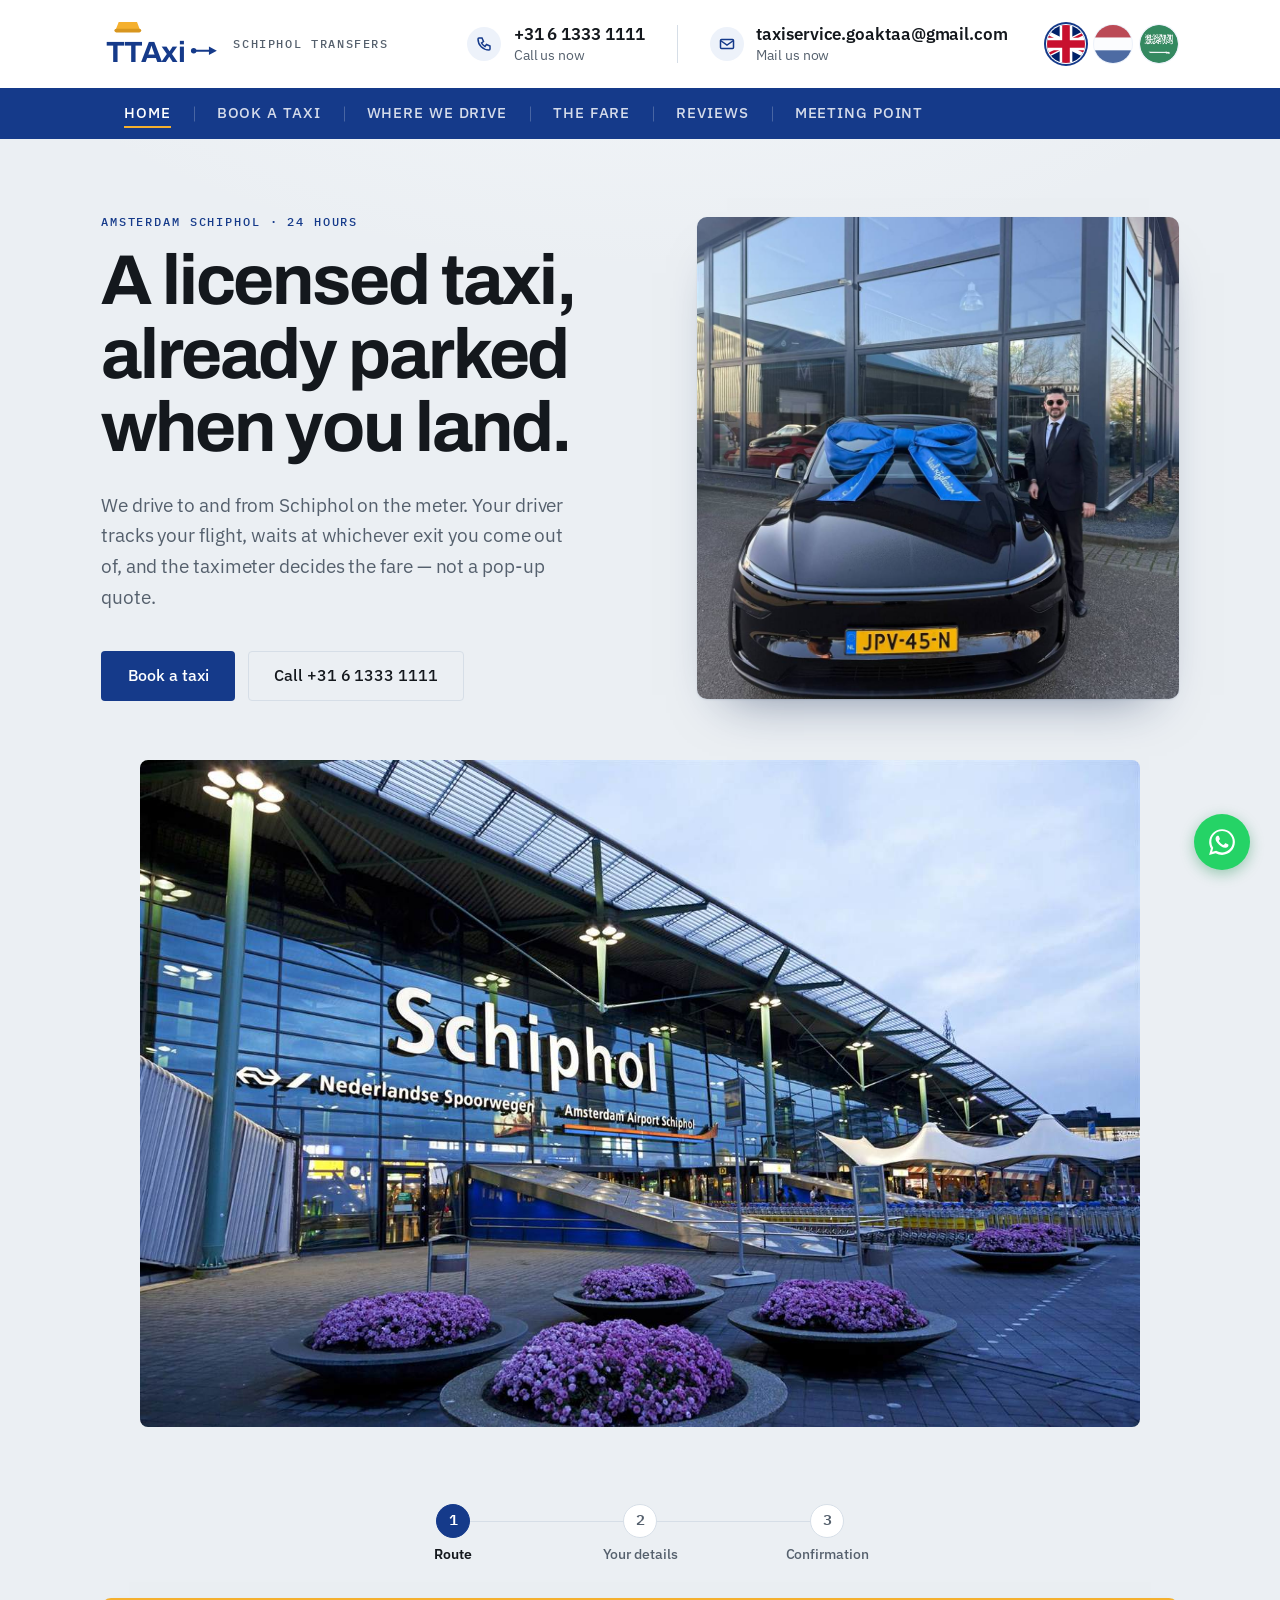
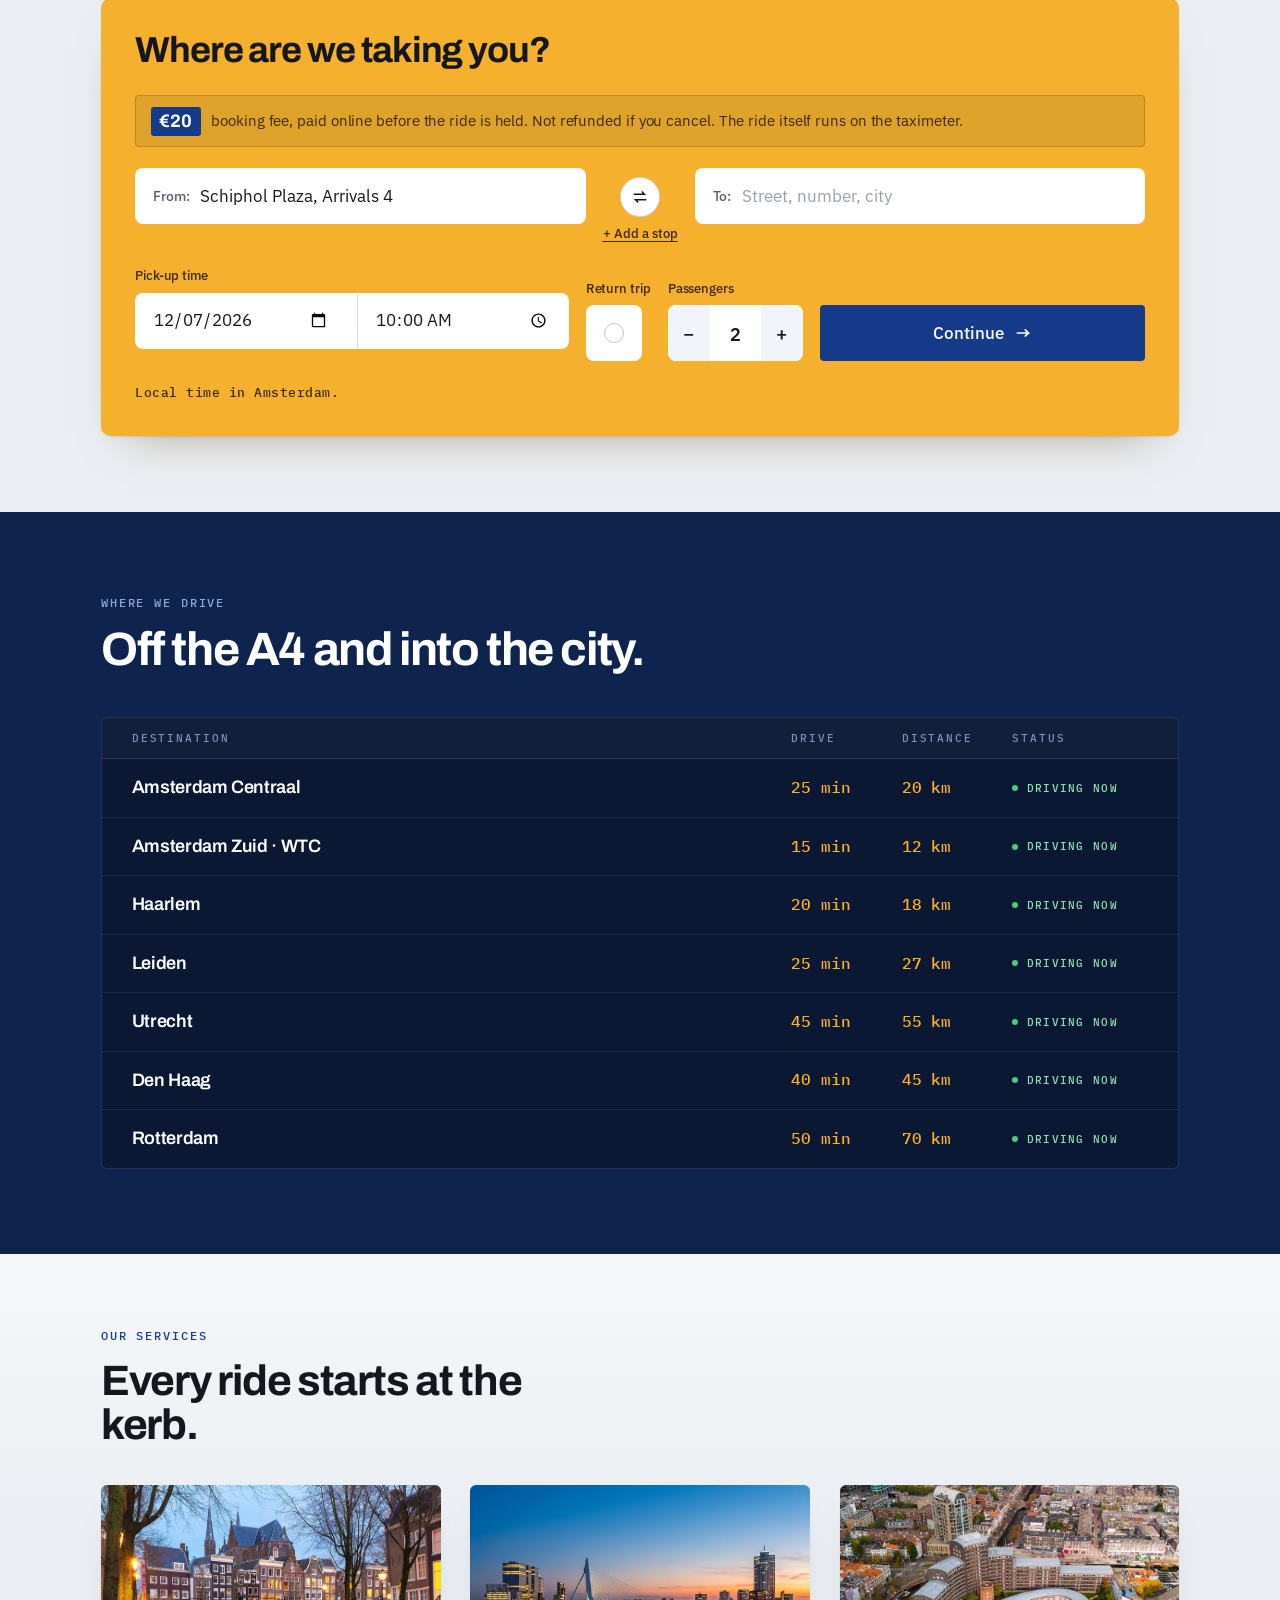
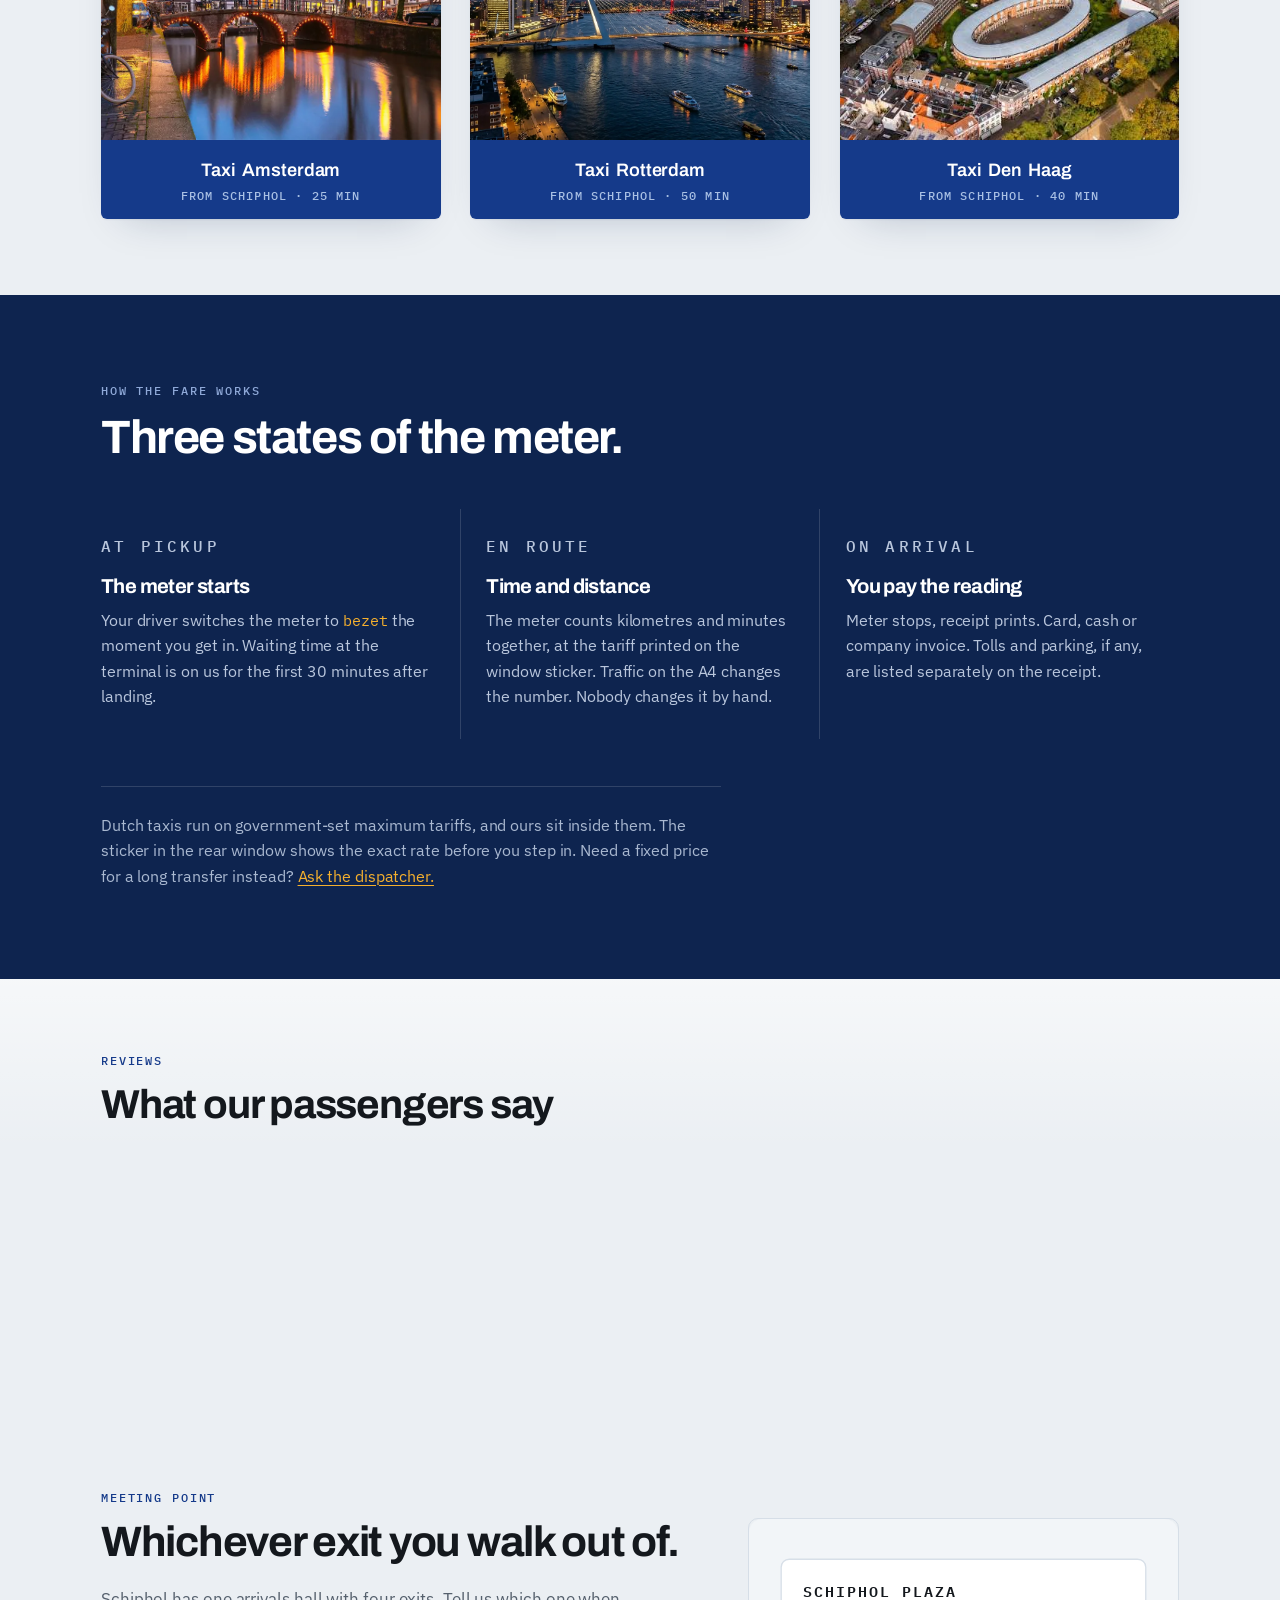
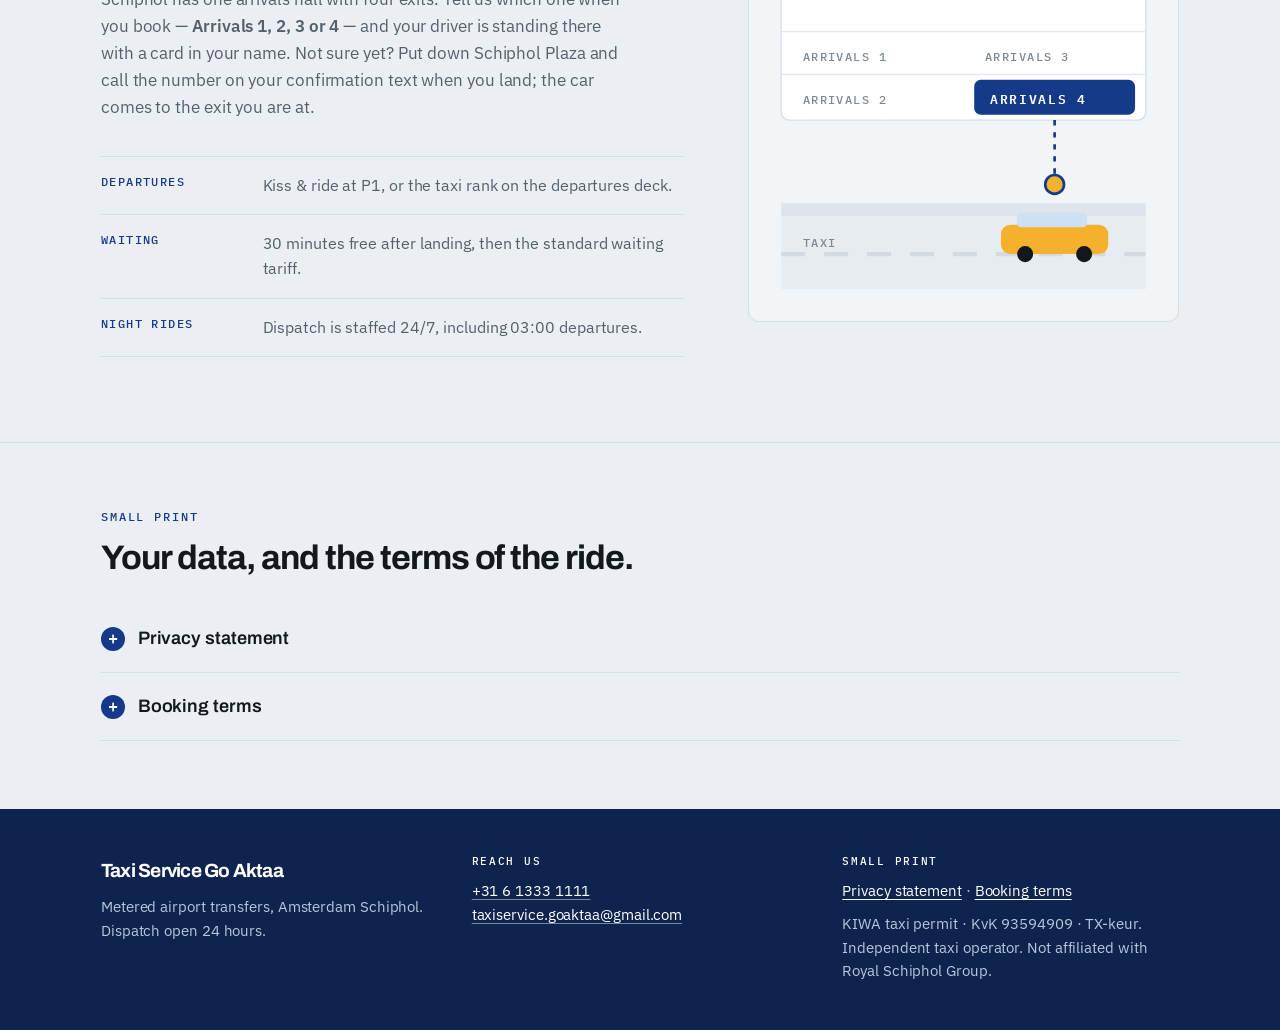
==== commit 7598d5d4: "Take the 20 euro fee up front, and say plainly that it is not refunded Request this ride now goes st" ====
--- a/index.html
+++ b/index.html
@@ -610,6 +610,19 @@
         </form>
       </div>
 
+      <!-- Shown when the customer returns from a completed payment. -->
+      <div class="panel paid" id="paidBox" hidden>
+        <p class="eyebrow" data-i18n="paid.eyebrow">Payment received</p>
+        <h2 class="paid__title" data-i18n="paid.title">That is your ride booked.</h2>
+        <p class="paid__ref"><span data-i18n="r.ref">REF</span> <strong id="paidRef">—</strong></p>
+        <p class="paid__p" data-i18n="paid.body">We have your booking and your €20. We will come back to you with the
+           driver name and licence plate before the pick-up time. The fare itself is settled in the car, on the meter.</p>
+        <div class="paid__acts">
+          <a class="btn btn--ghost" href="tel:+31613331111" data-i18n="cta.call">Call +31 6 1333 1111</a>
+          <a class="btn btn--ghost" href="/" data-i18n="nav.home">Home</a>
+        </div>
+      </div>
+
       <!-- The confirmation is paperwork, so it gets the paper card. -->
       <div class="panel" id="confirmPanel" hidden>
         <div class="receipt" id="receipt" tabindex="-1">
--- a/styles.css
+++ b/styles.css
@@ -1282,3 +1282,11 @@
 .paybox__h strong { font-family: var(--display); font-size: 1.25rem; color: var(--navy); }
 .paybox__p { font-size: .875rem; color: var(--ink-soft); margin-bottom: 1rem; max-width: 46ch; }
 html[lang="ar"] .feebar__amt, html[lang="ar"] .paybox__h strong { font-family: var(--body); }
+
+/* ── Back from a completed payment ─────────────────────── */
+.paid { padding: clamp(1.5rem, 4vw, 2.5rem); }
+.paid[hidden] { display: none; }
+.paid__title { font-size: clamp(1.625rem, 3.2vw, 2.25rem); margin-bottom: .75rem; }
+.paid__ref { font: 500 1.0625rem/1 var(--mono); color: var(--navy); margin-bottom: 1rem; }
+.paid__p { color: var(--ink-soft); max-width: 52ch; margin-bottom: 1.5rem; }
+.paid__acts { display: flex; flex-wrap: wrap; gap: .75rem; }
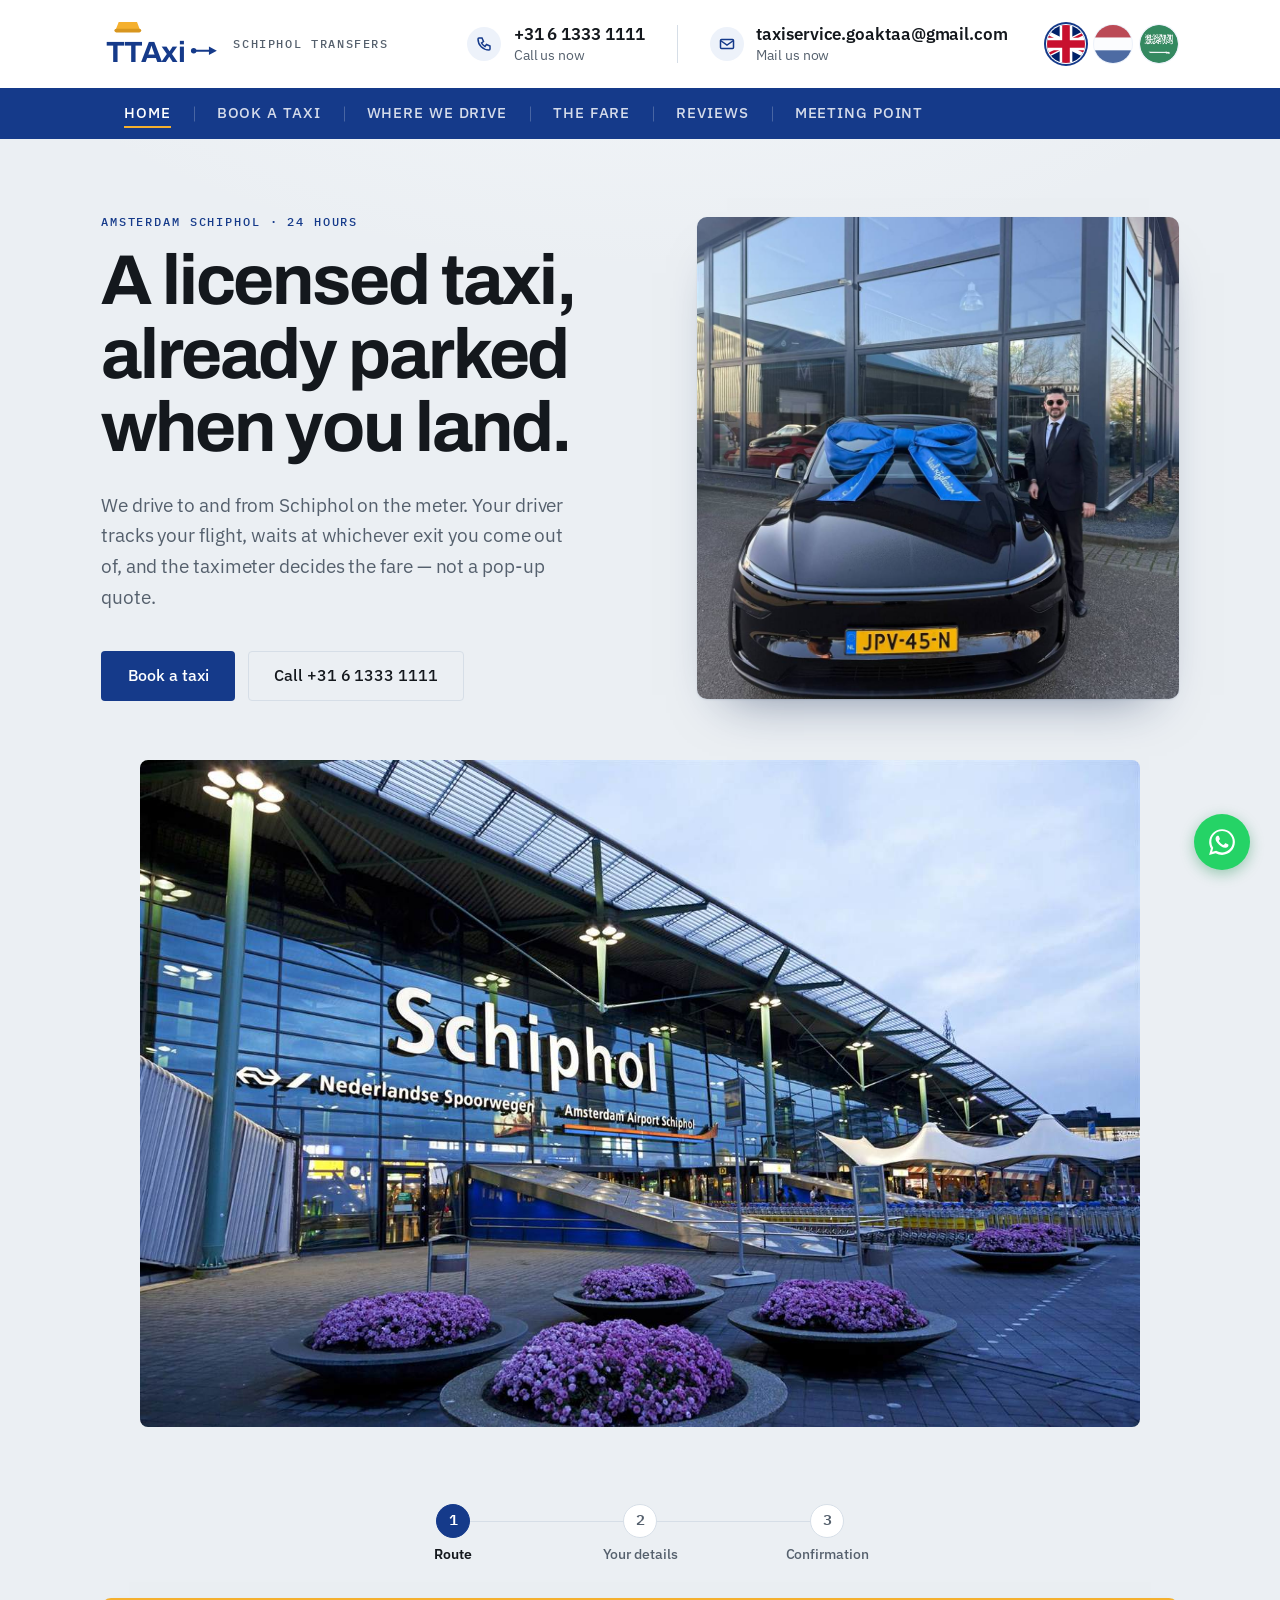
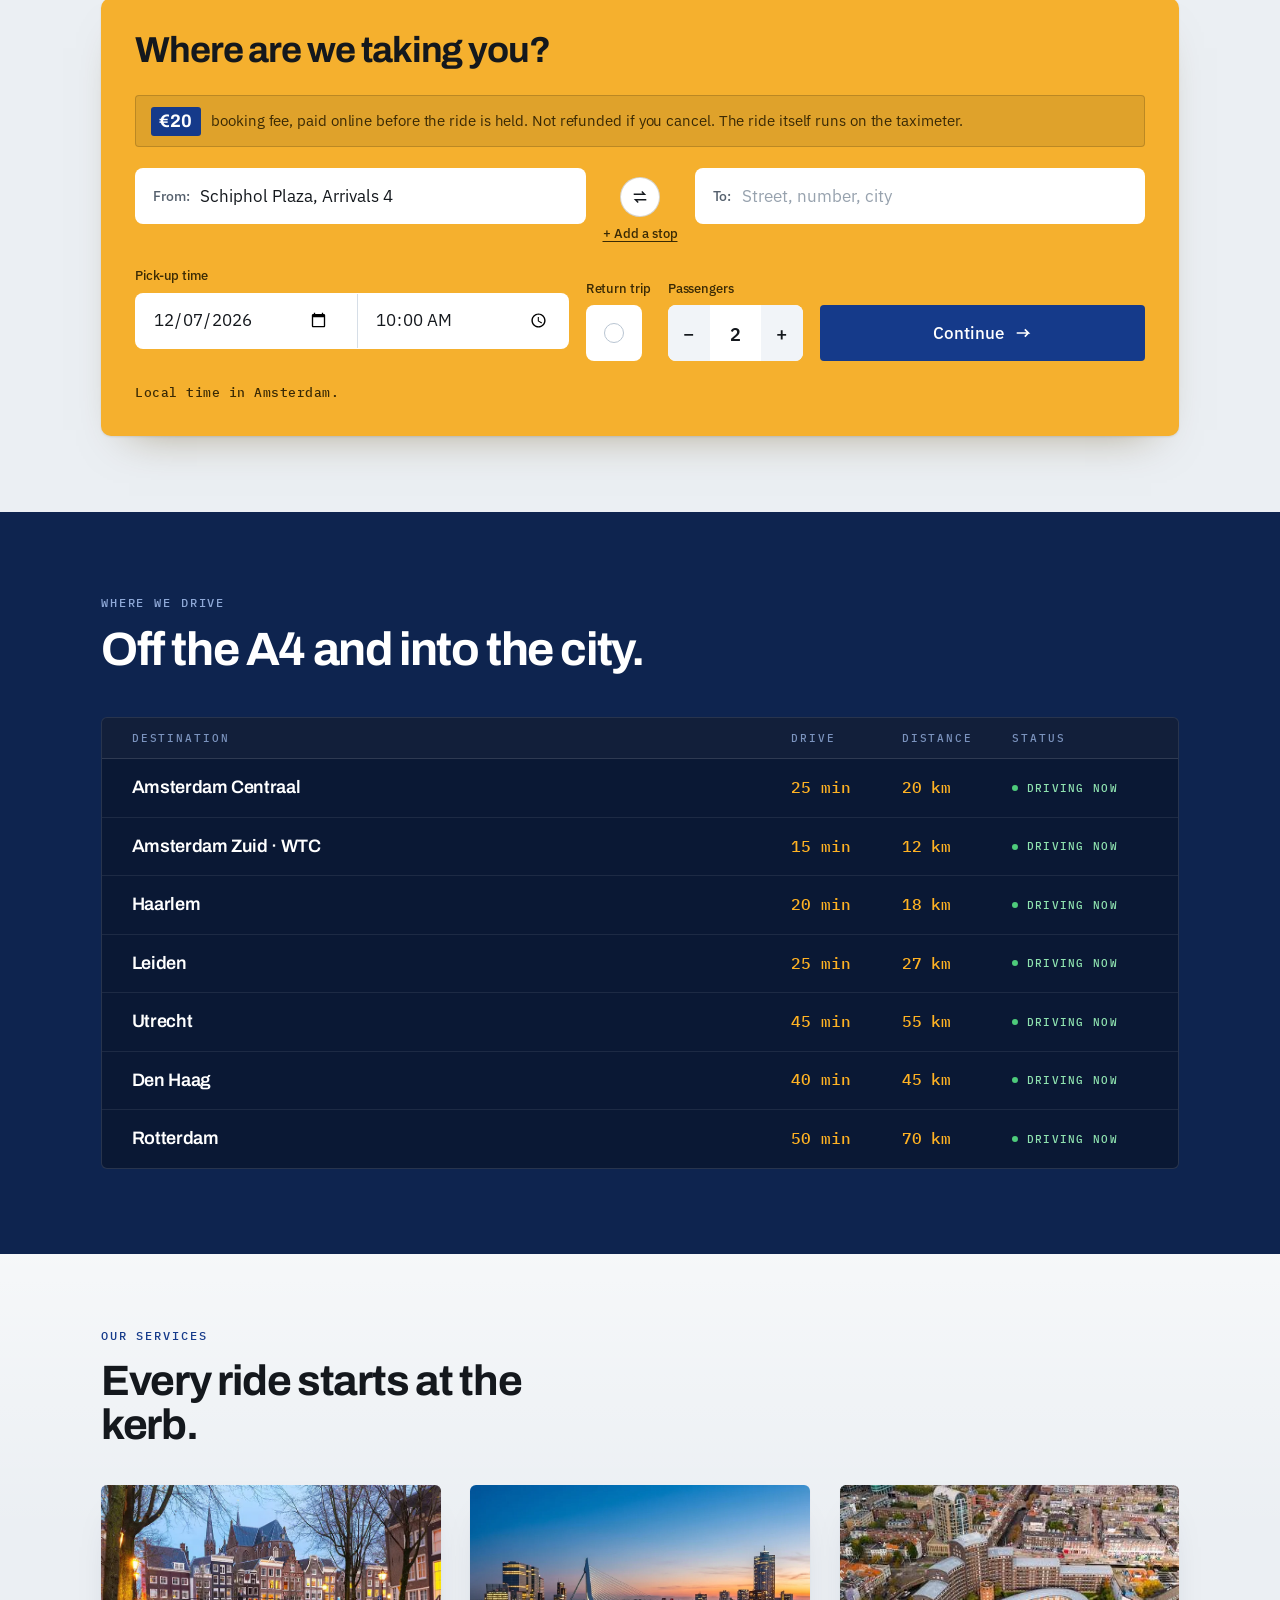
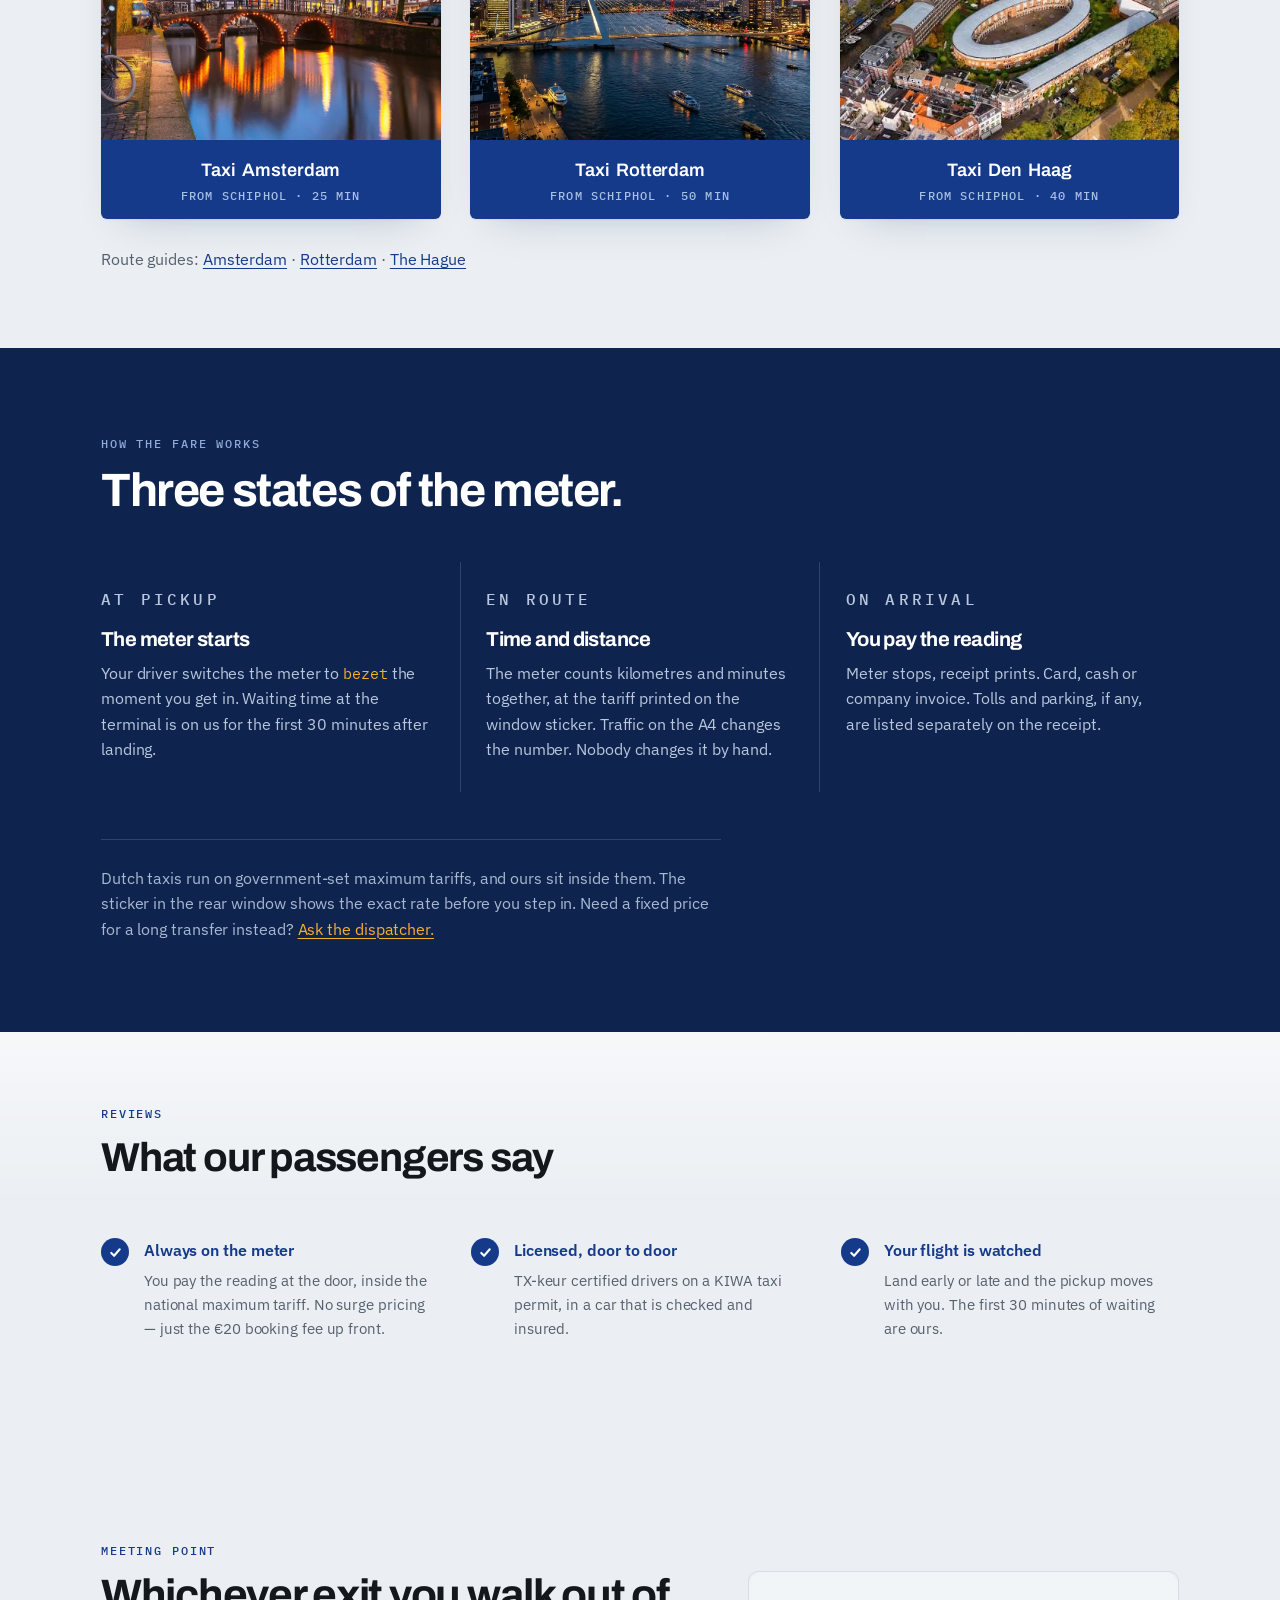
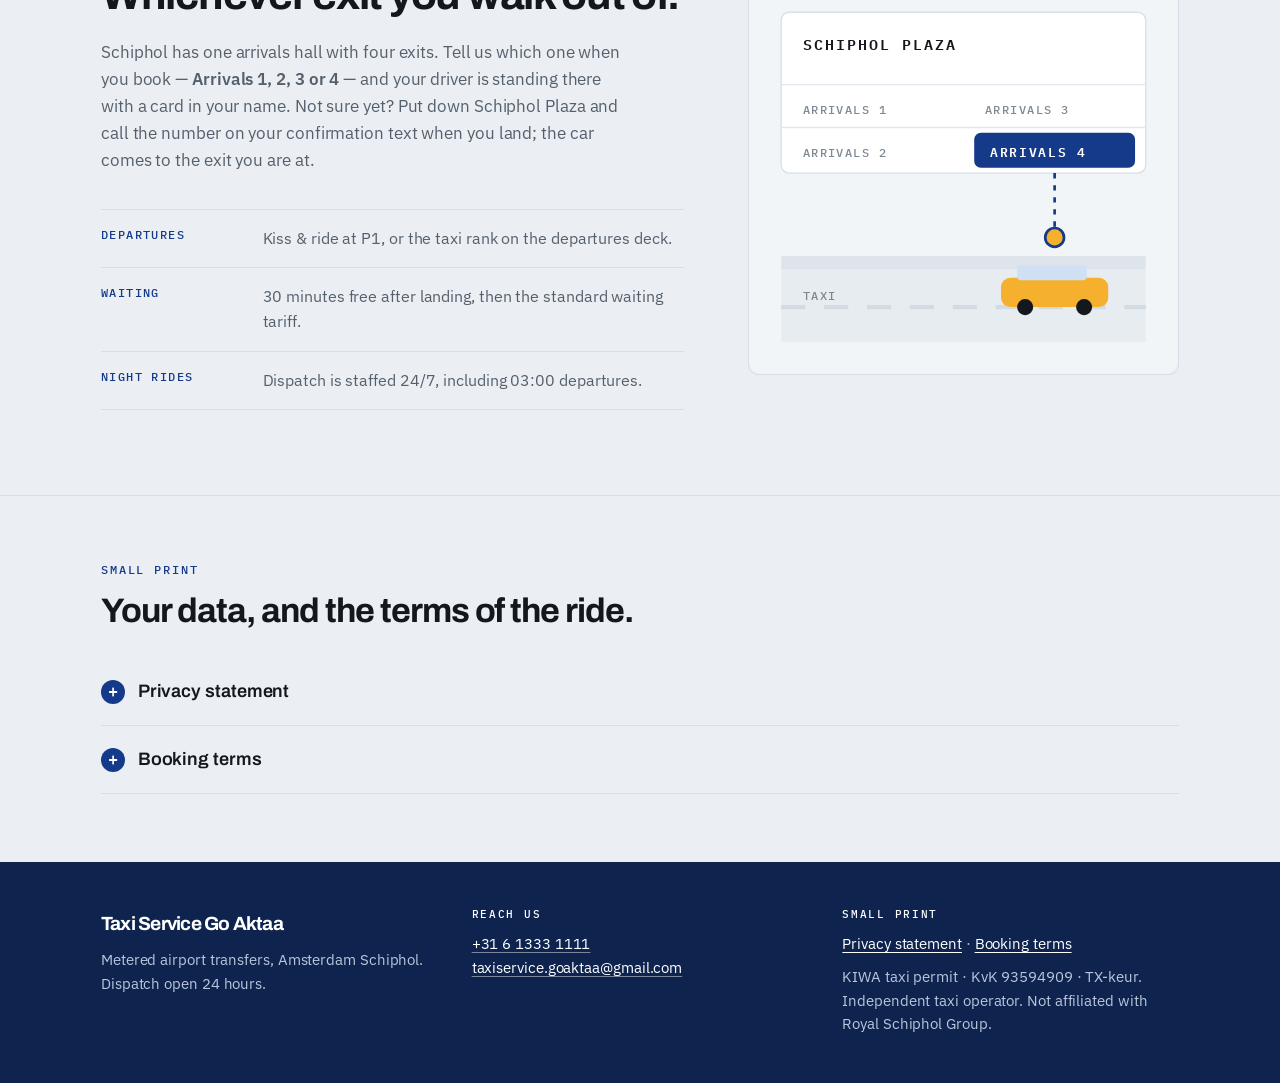
==== commit 96fc54f5: "Three route pages: Schiphol to Amsterdam, Rotterdam and Den Haag Someone searching "taxi Schiphol Ro" ====
--- a/index.html
+++ b/index.html
@@ -927,6 +927,15 @@
           </a>
         </li>
       </ul>
+
+      <!-- The route pages. Cards already open the booking form, so the
+           longer read gets its own line rather than stealing the click. -->
+      <p class="routelinks">
+        <span data-i18n="c.more">Route guides:</span>
+        <a href="taxi-amsterdam.html" data-i18n="c.ams.name">Amsterdam</a> ·
+        <a href="taxi-rotterdam.html" data-i18n="c.rtm.name">Rotterdam</a> ·
+        <a href="taxi-den-haag.html" data-i18n="c.hag.name">The Hague</a>
+      </p>
     </div>
   </section>
 
--- a/styles.css
+++ b/styles.css
@@ -1290,3 +1290,103 @@
 .paid__ref { font: 500 1.0625rem/1 var(--mono); color: var(--navy); margin-bottom: 1rem; }
 .paid__p { color: var(--ink-soft); max-width: 52ch; margin-bottom: 1.5rem; }
 .paid__acts { display: flex; flex-wrap: wrap; gap: .75rem; }
+
+/* ── Route pages ───────────────────────────────────────────────
+   One column of reading, so the text keeps a comfortable measure
+   instead of running the full width of a desktop screen. */
+.citypage { padding: clamp(2rem, 6vw, 4.5rem) 0 clamp(3rem, 8vw, 6rem); }
+
+.citypage__inner { max-width: 44rem; margin-inline: auto; }
+
+.citypage h1 {
+  font-family: var(--display);
+  font-size: clamp(1.9rem, 5vw, 3rem);
+  line-height: 1.1;
+  margin: .35em 0 .5em;
+}
+
+.citypage h2 {
+  font-family: var(--display);
+  font-size: clamp(1.15rem, 2.6vw, 1.5rem);
+  margin: 2.2em 0 .6em;
+  padding-top: 1.4em;
+  border-top: 1px solid var(--line);
+}
+
+.citypage p { font-size: 1.05rem; line-height: 1.75; color: var(--ink-soft); }
+.citypage .lede { font-size: clamp(1.05rem, 2.2vw, 1.25rem); color: var(--ink); }
+
+/* The three numbers, read at a glance before any prose. */
+.cityfacts {
+  list-style: none;
+  margin: 2rem 0 0;
+  padding: 0;
+  display: grid;
+  grid-template-columns: repeat(3, 1fr);
+  gap: 1px;
+  background: var(--line);
+  border: 1px solid var(--line);
+  border-radius: var(--r);
+  overflow: hidden;
+}
+
+.cityfacts li {
+  background: var(--paper);
+  padding: 1rem 1.1rem;
+  display: flex;
+  flex-direction: column;
+  gap: .3rem;
+}
+
+.cityfacts span {
+  font-size: .74rem;
+  letter-spacing: .09em;
+  text-transform: uppercase;
+  color: var(--ink-soft);
+}
+
+.cityfacts strong {
+  font-family: var(--display);
+  font-size: 1.35rem;
+  color: var(--navy);
+}
+
+.cityfacts strong span {
+  font-family: var(--body);
+  font-size: .8rem;
+  letter-spacing: 0;
+  text-transform: none;
+  color: var(--ink-soft);
+}
+
+.cityshot {
+  width: 100%;
+  height: auto;
+  margin-top: 2rem;
+  border-radius: var(--r);
+  box-shadow: var(--shadow);
+}
+
+.citypage__end { margin-top: 2.5rem; }
+
+.citynav {
+  margin-top: 2.5rem;
+  padding-top: 1.4rem;
+  border-top: 1px solid var(--line);
+  font-size: .95rem;
+}
+
+.citynav a { color: var(--navy); }
+
+@media (max-width: 560px) {
+  .cityfacts { grid-template-columns: 1fr; }
+}
+
+/* The line on the home page that points at the route pages. */
+.routelinks {
+  margin: 1.6rem 0 0;
+  font-size: .95rem;
+  color: var(--ink-soft);
+}
+
+.routelinks a { color: var(--navy); }
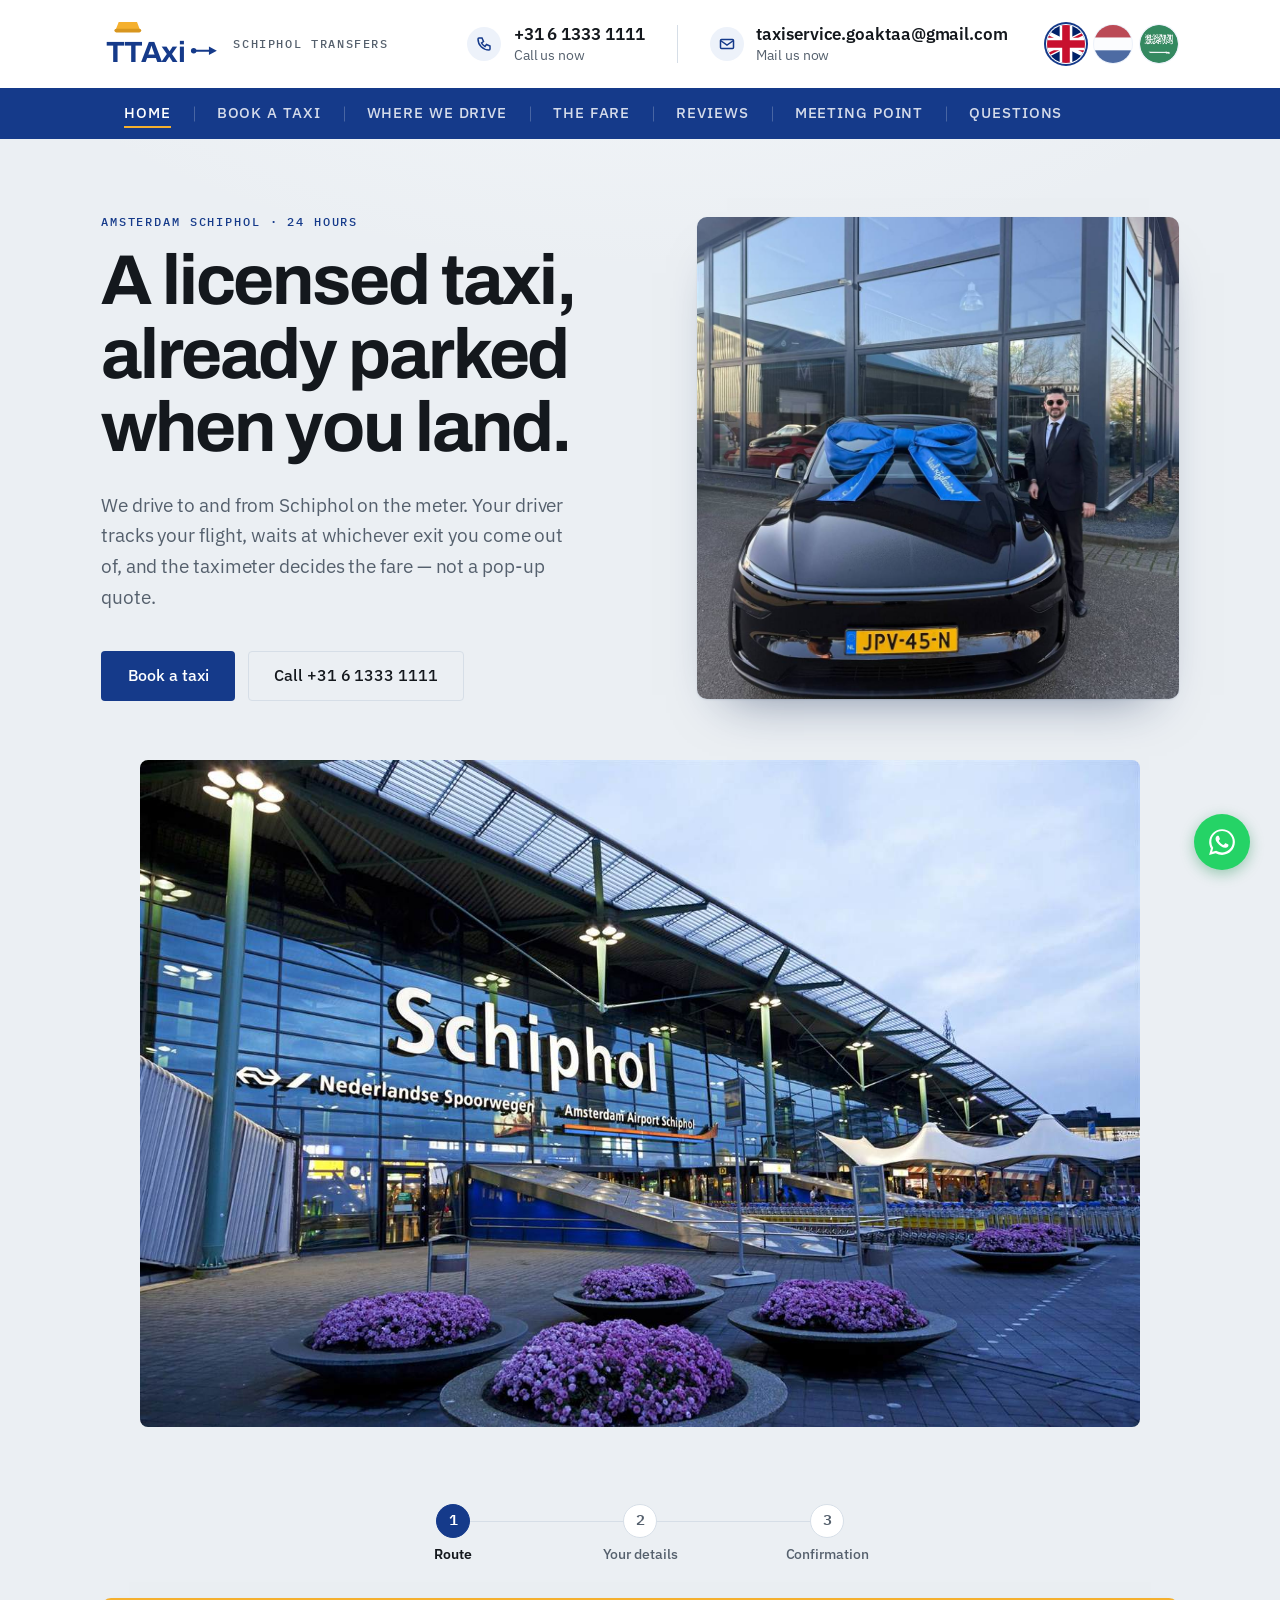
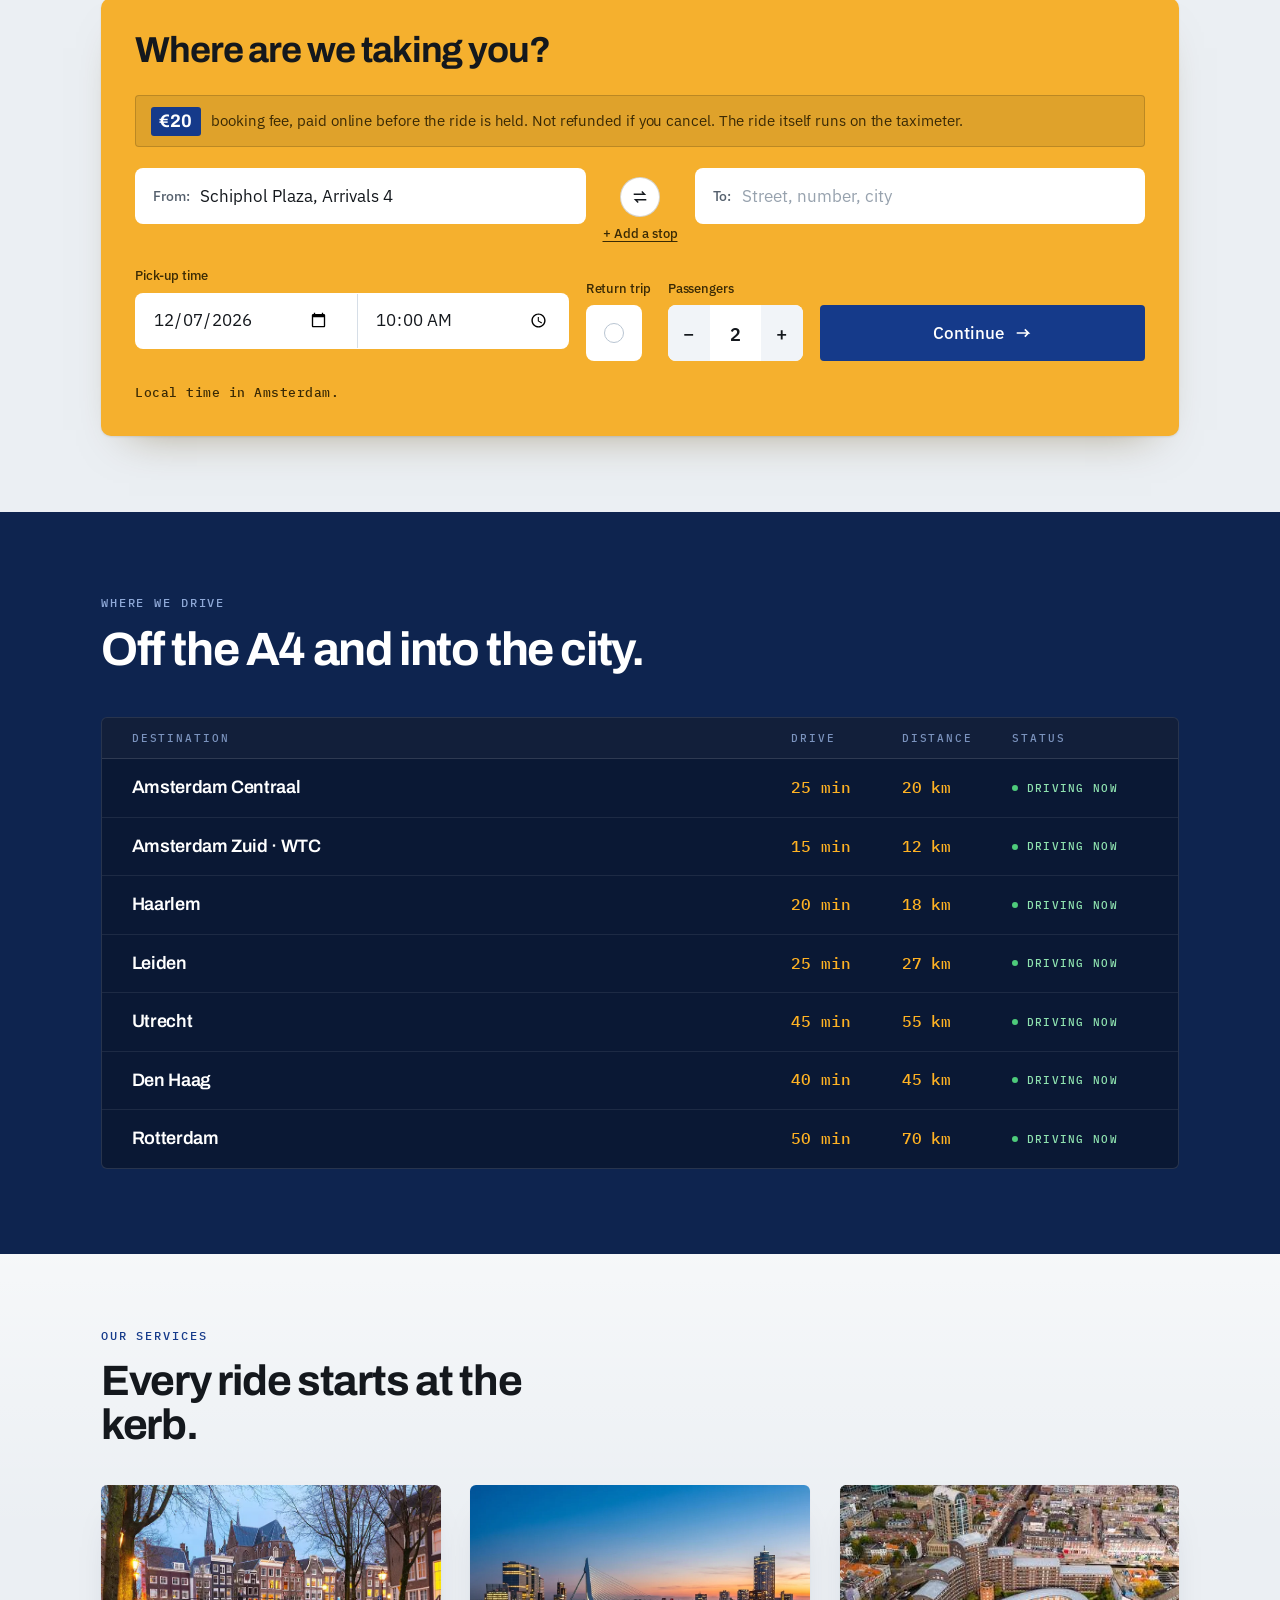
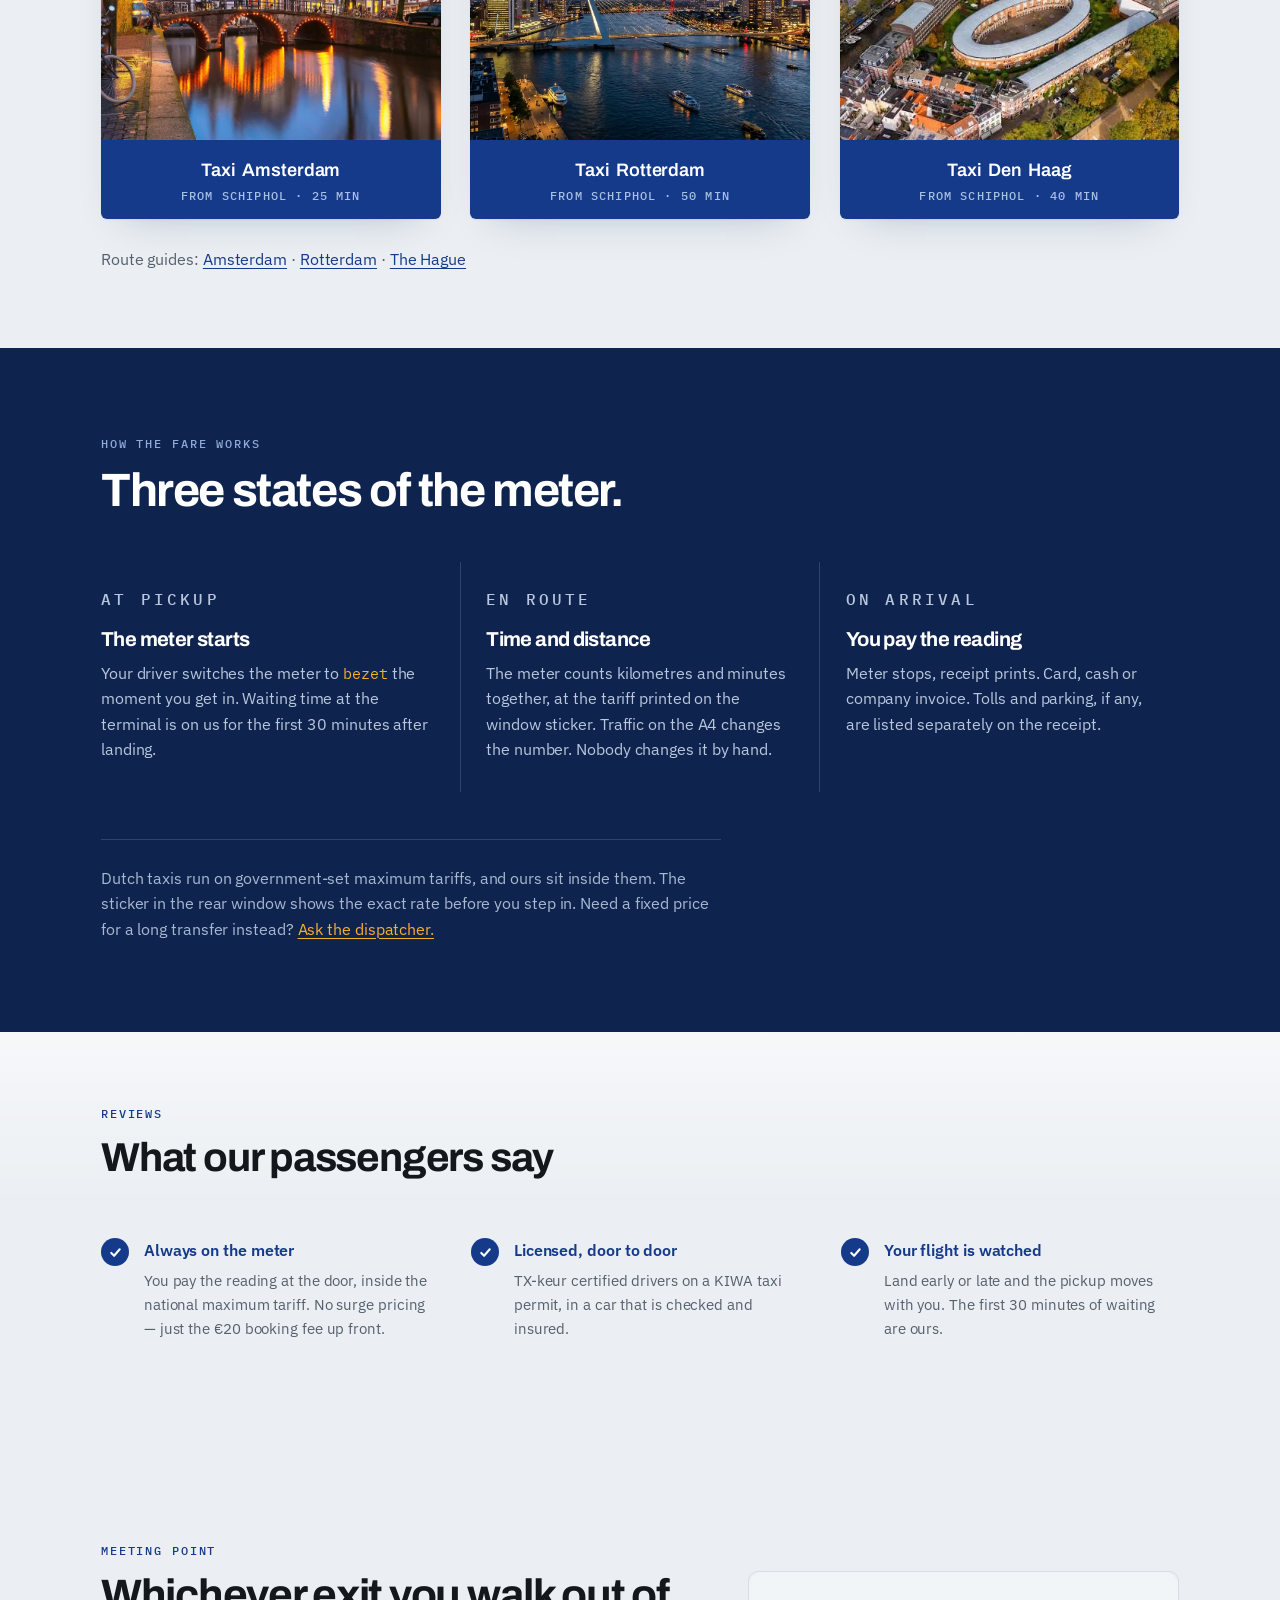
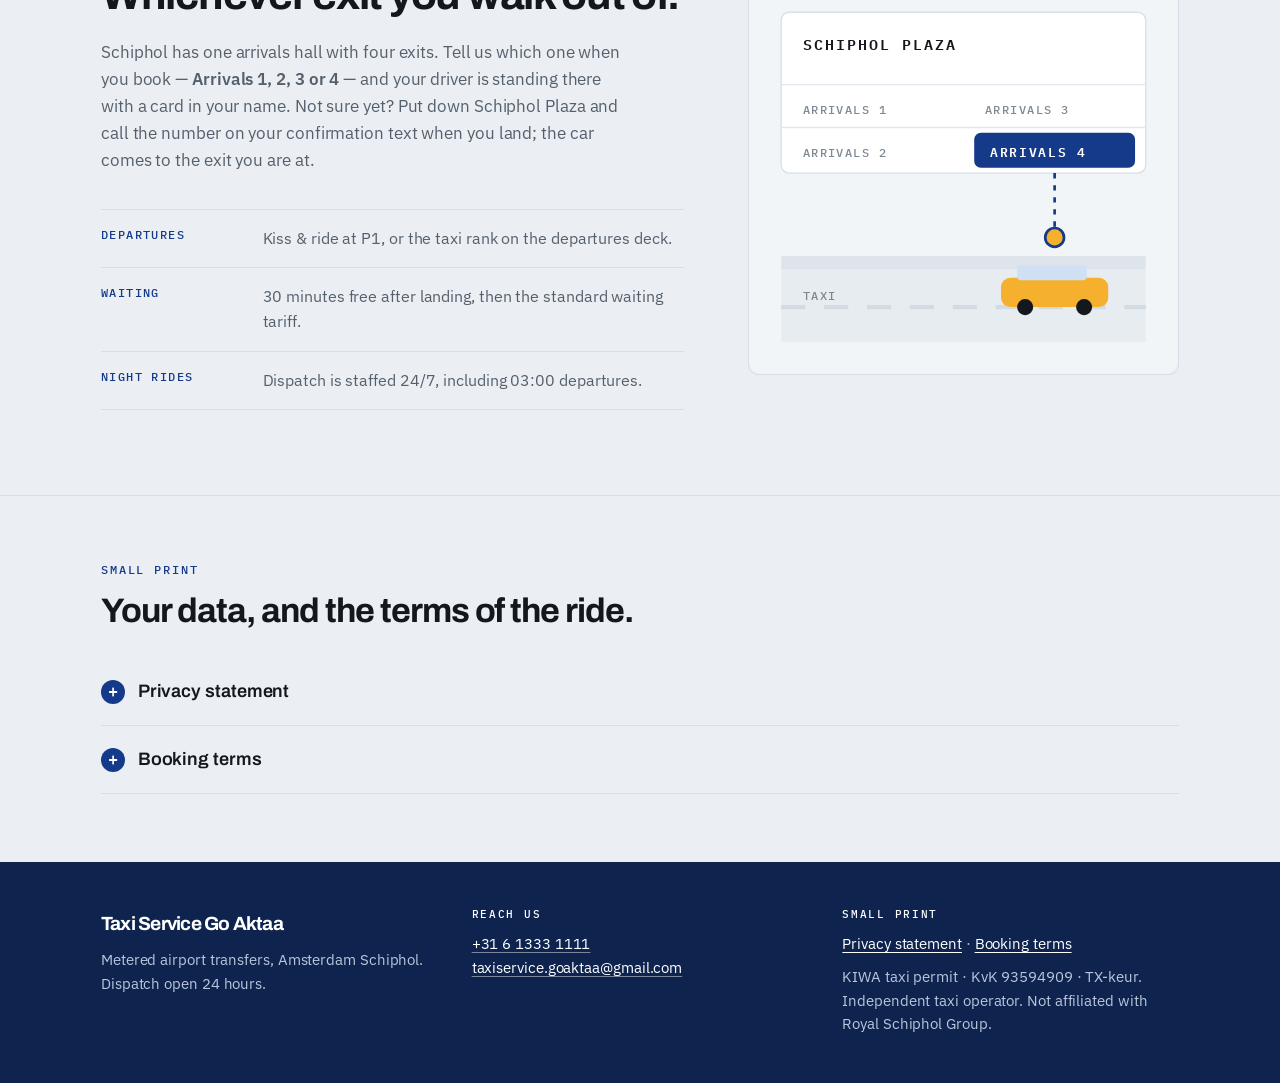
==== commit 455f7e4e: "A questions page, and a car that seats four rather than eight Sixteen questions, closed by default s" ====
--- a/index.html
+++ b/index.html
@@ -243,6 +243,7 @@
     <a href="#fare" data-i18n="nav.fare">The fare</a>
     <a href="#reviews" data-i18n="nav.reviews">Reviews</a>
     <a href="#meet" data-i18n="nav.meet">Meeting point</a>
+      <a href="faq.html" data-i18n="nav.faq">Questions</a>
     </div>
   </div>
 </nav>
--- a/styles.css
+++ b/styles.css
@@ -1390,3 +1390,63 @@
 }
 
 .routelinks a { color: var(--navy); }
+
+/* ── FAQ ───────────────────────────────────────────────────────
+   Closed by default: sixteen open answers is a wall of text, and
+   the questions themselves are what a reader scans. */
+.qalist { margin-top: 2.5rem; border-top: 1px solid var(--line); }
+
+.qa { border-bottom: 1px solid var(--line); }
+
+.qa summary {
+  cursor: pointer;
+  list-style: none;
+  padding: 1.1rem 2.2rem 1.1rem 0;
+  font-family: var(--display);
+  font-size: 1.05rem;
+  color: var(--ink);
+  position: relative;
+}
+
+.qa summary::-webkit-details-marker { display: none; }
+
+/* A plus that becomes a minus, drawn rather than typed so it lines up. */
+.qa summary::after,
+.qa summary::before {
+  content: "";
+  position: absolute;
+  inset-inline-end: .35rem;
+  top: 50%;
+  width: 13px;
+  height: 2px;
+  background: var(--navy);
+  transition: transform .18s ease;
+}
+
+.qa summary::before { transform: translateY(-50%); }
+.qa summary::after { transform: translateY(-50%) rotate(90deg); }
+.qa[open] summary::after { transform: translateY(-50%) rotate(0); }
+
+.qa summary:hover { color: var(--navy); }
+
+.qa summary:focus-visible {
+  outline: 2px solid var(--navy);
+  outline-offset: 2px;
+}
+
+.qa p {
+  margin: 0;
+  padding: 0 2.2rem 1.4rem 0;
+  max-width: 60ch;
+}
+
+.faq__cta {
+  margin-top: 2.2rem;
+  font-size: 1rem;
+  color: var(--ink);
+}
+
+@media (prefers-reduced-motion: reduce) {
+  .qa summary::after,
+  .qa summary::before { transition: none; }
+}
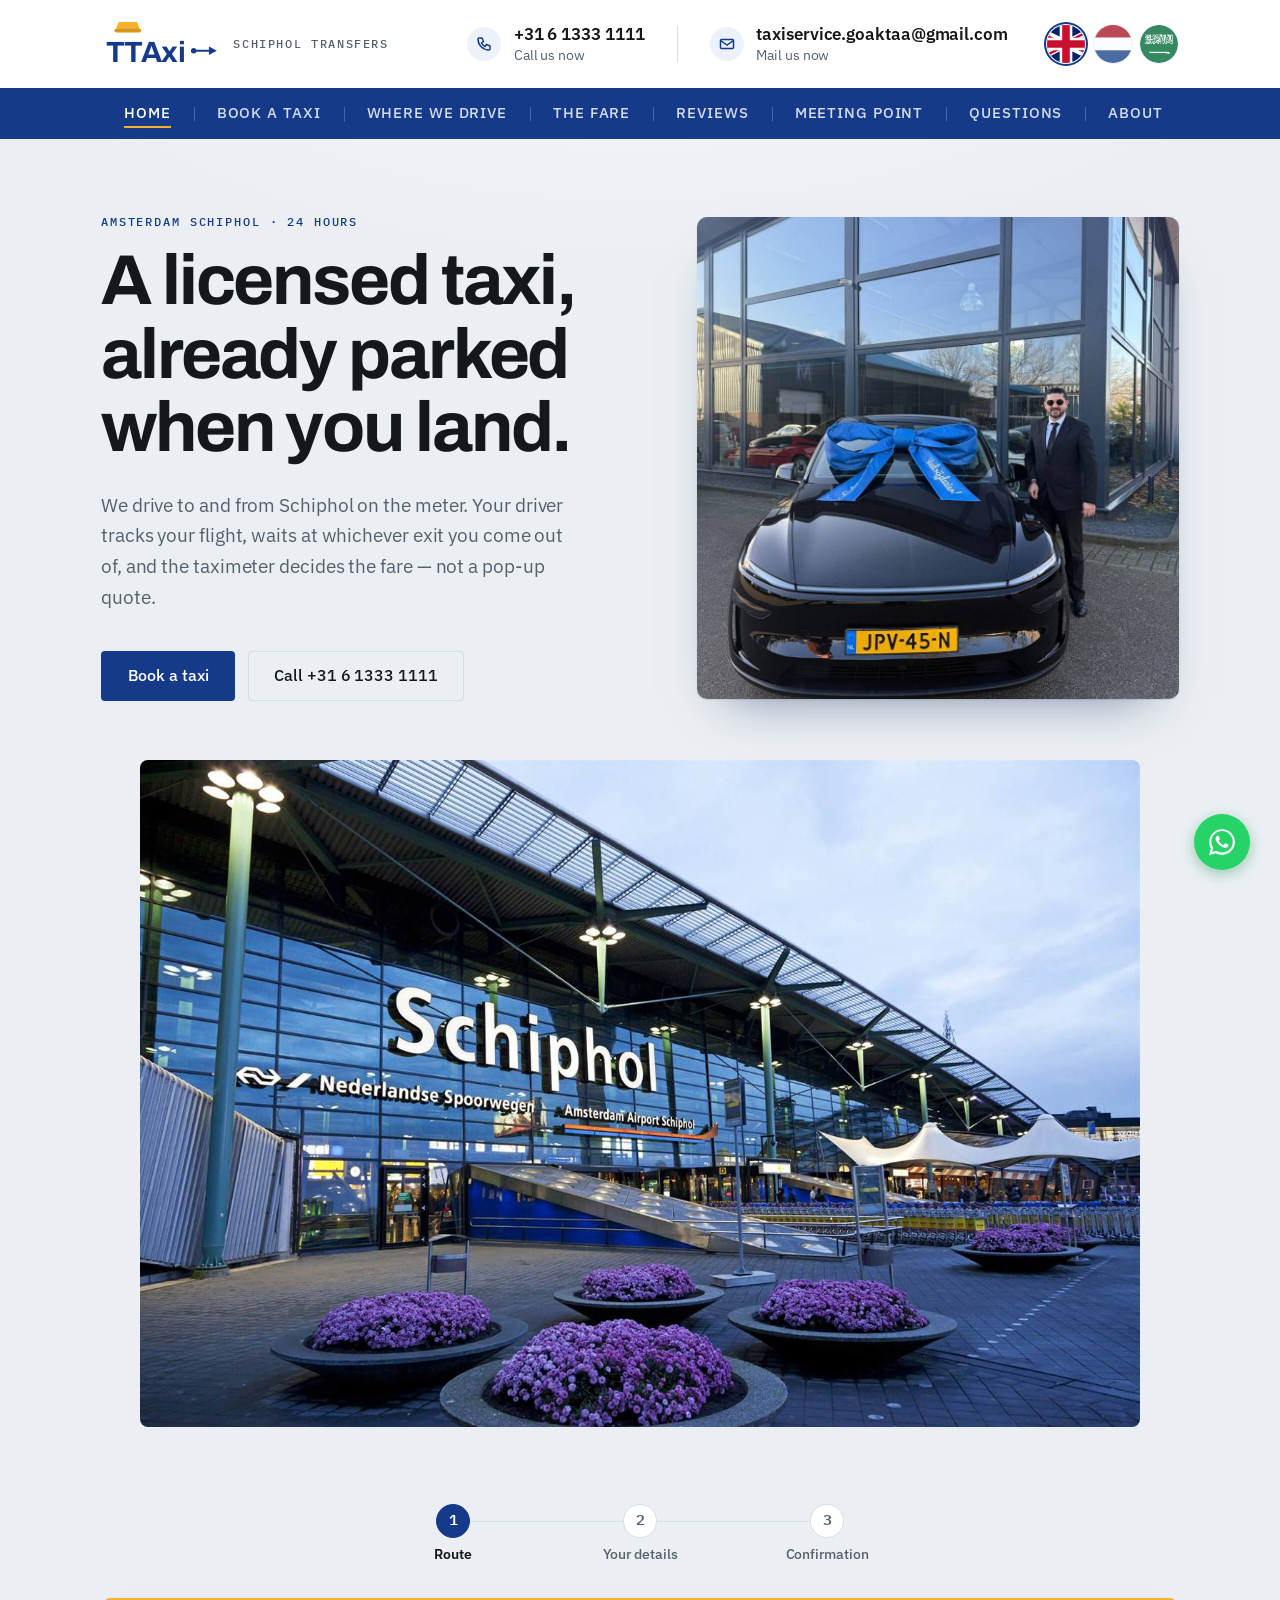
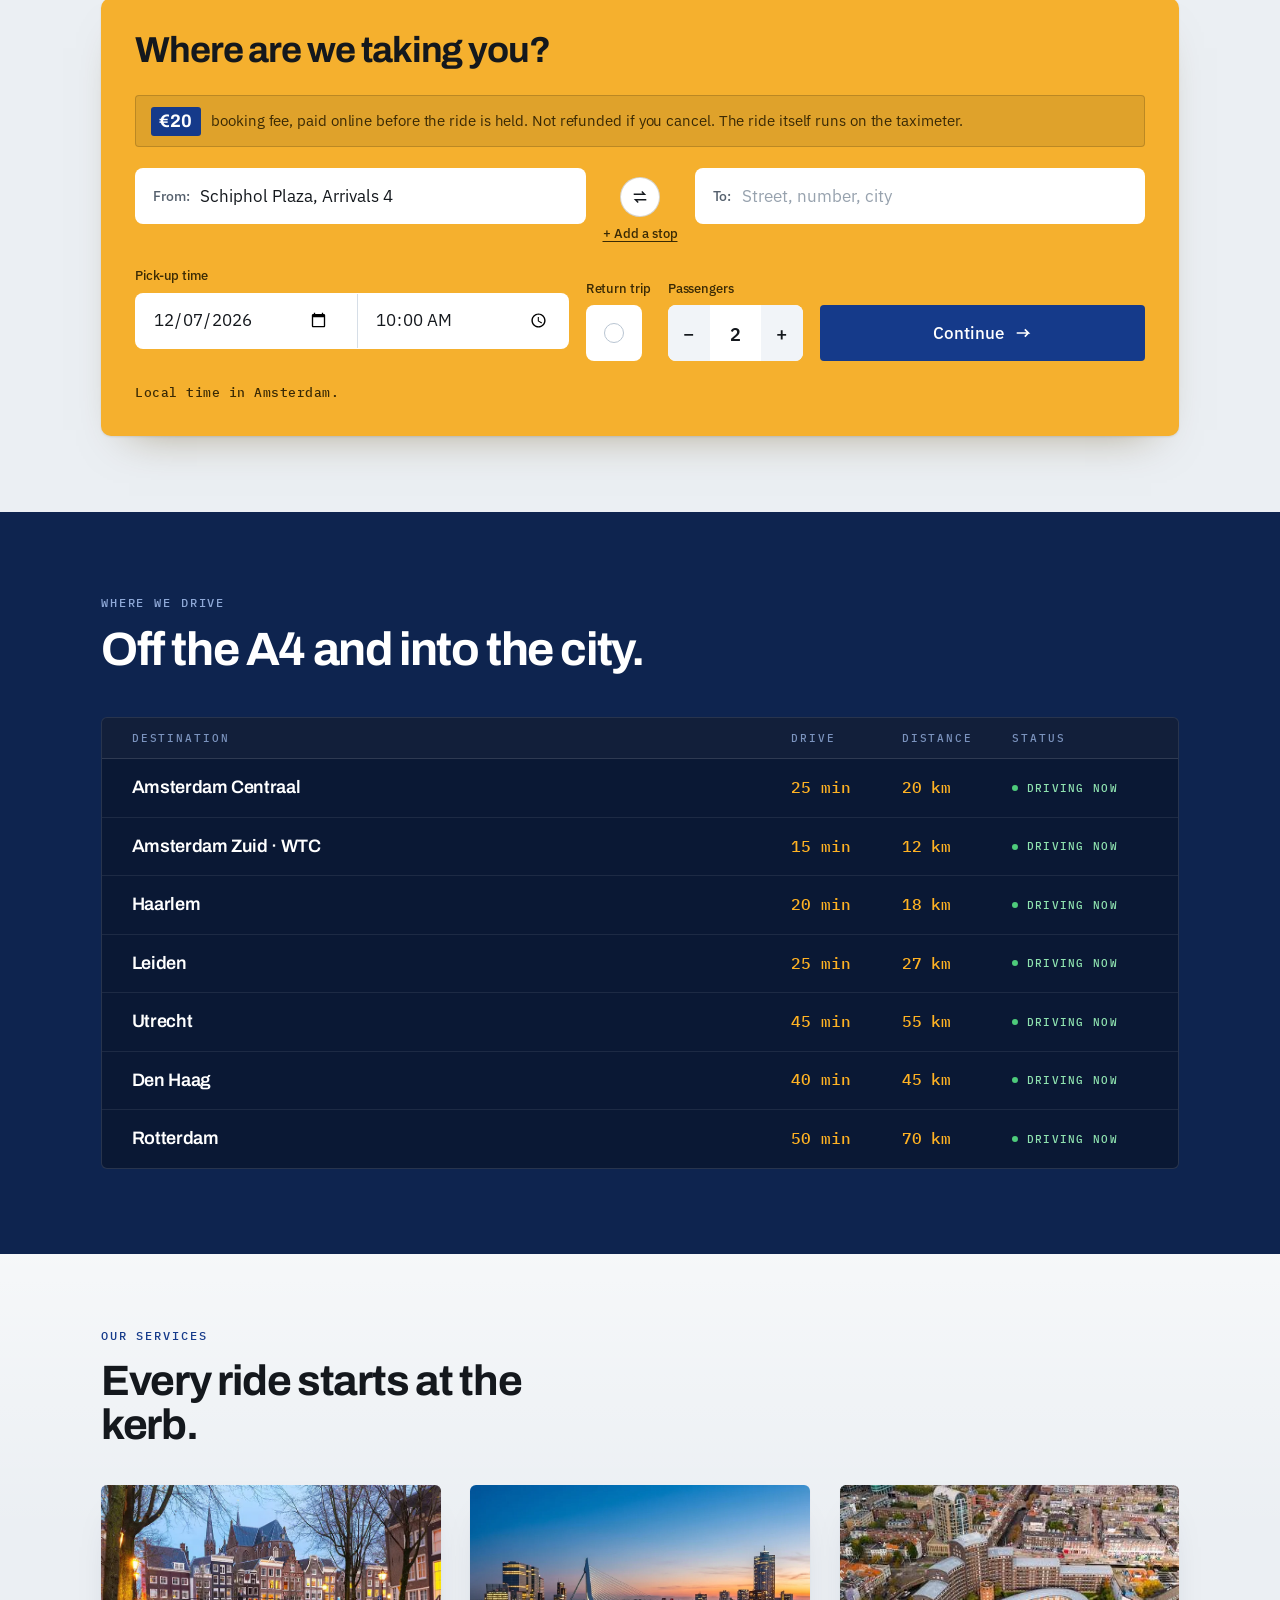
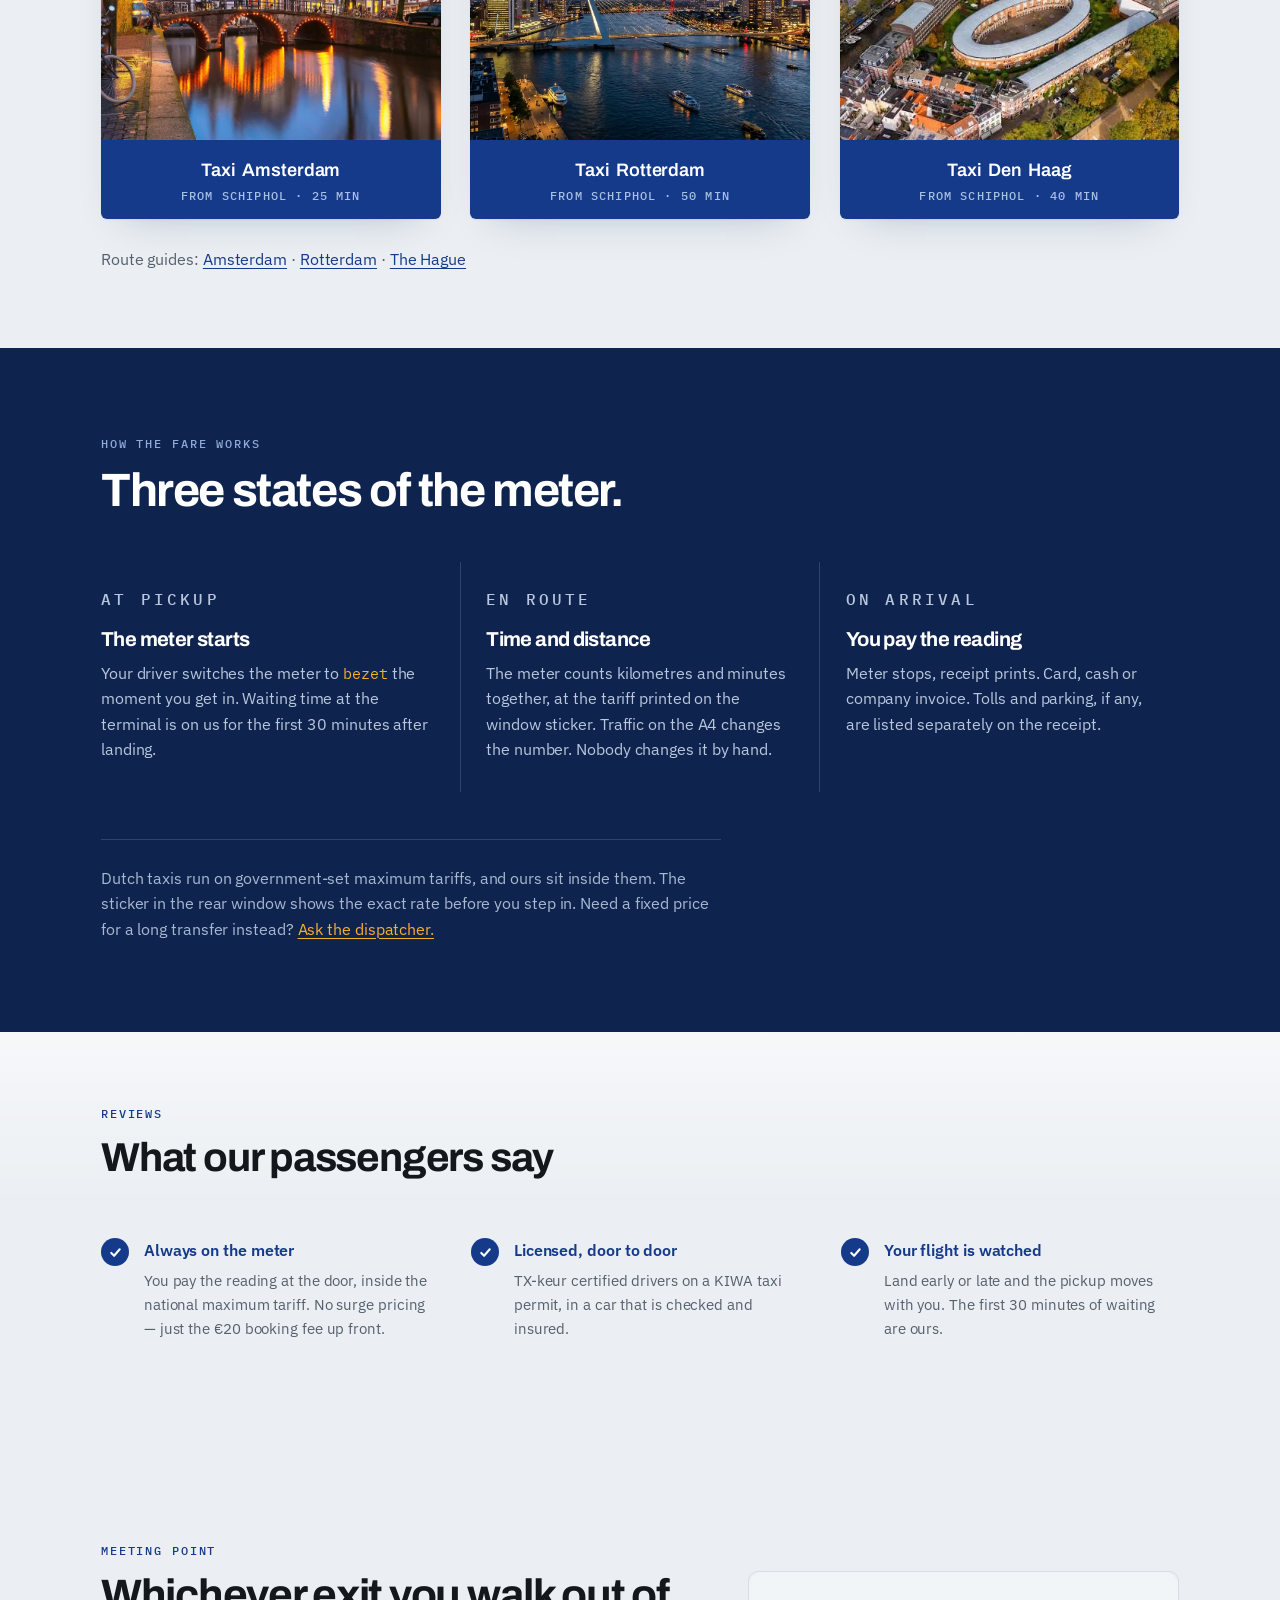
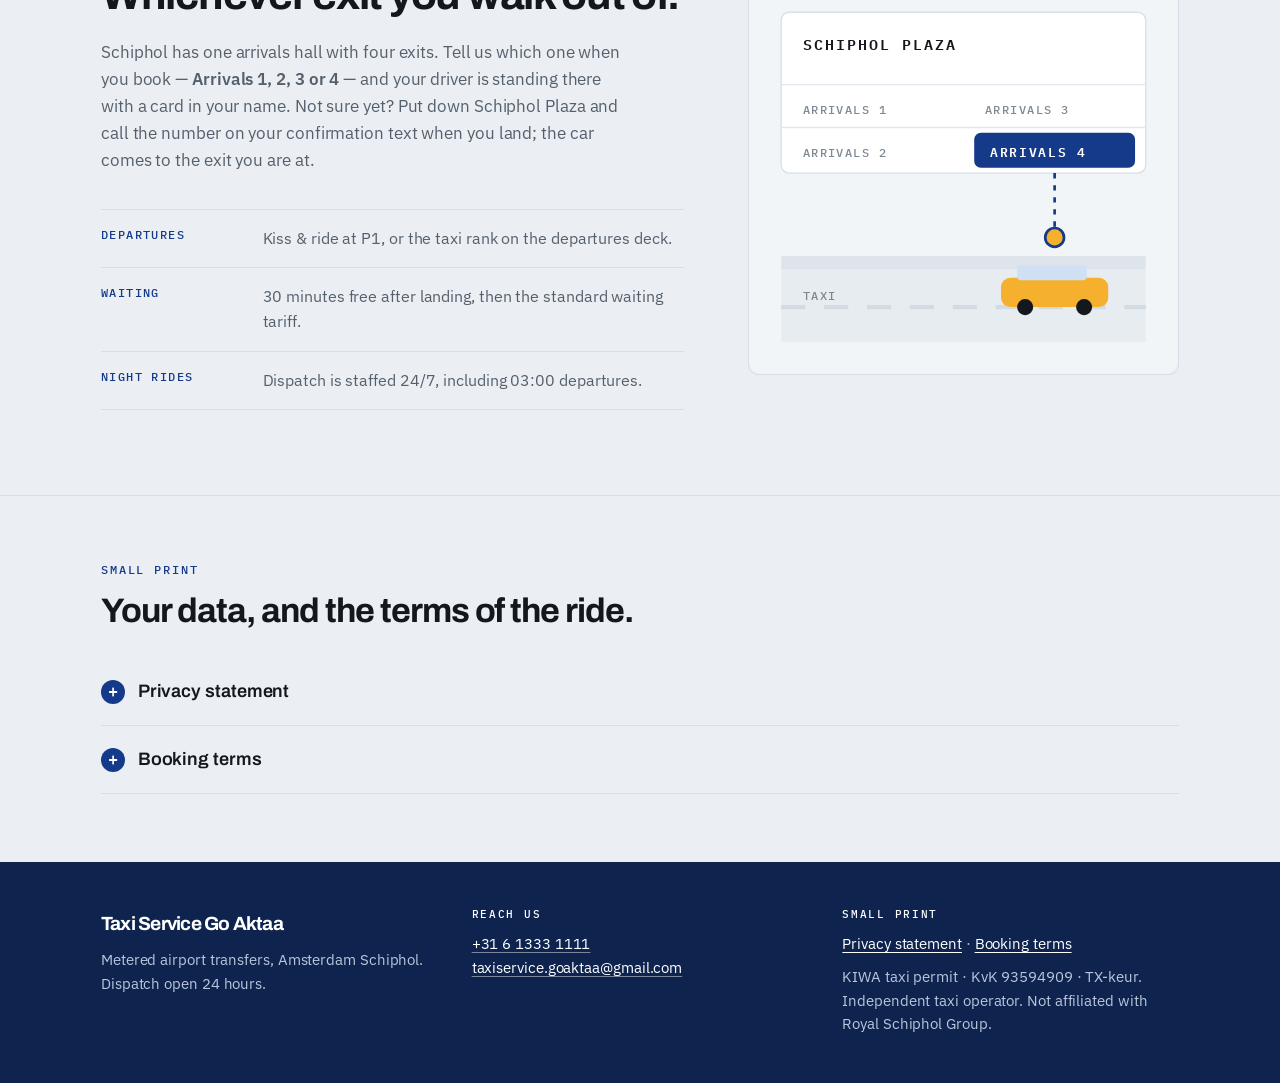
==== commit 6fd884c8: "An About page, built only from what is true Ten years driving and a driver who chose the work: that " ====
--- a/index.html
+++ b/index.html
@@ -244,6 +244,7 @@
     <a href="#reviews" data-i18n="nav.reviews">Reviews</a>
     <a href="#meet" data-i18n="nav.meet">Meeting point</a>
       <a href="faq.html" data-i18n="nav.faq">Questions</a>
+      <a href="about.html" data-i18n="nav.about">About</a>
     </div>
   </div>
 </nav>
@@ -566,9 +567,9 @@
             </p>
 
             <p class="field">
-              <label for="email"><span data-i18n="f.email">Email</span> <span class="opt" data-i18n="optional">optional</span></label>
+              <label for="email"><span data-i18n="f.email">Email</span></label>
               <input id="email" name="email" type="email" autocomplete="email" inputmode="email"
-                     placeholder="you@example.com">
+                     placeholder="you@example.com" required>
               <span class="hint" data-i18n="f.email.hint">For a written confirmation. Leave it out and we will contact you on your mobile.</span>
               <span class="err" data-err-for="email"></span>
             </p>
@@ -979,11 +980,6 @@
        one <li> per review, using the customer's own words. Do not
        invent them: a review nobody wrote is worth less than no review.
        ───────────────────────────────────────────────────────── -->
-  <!-- ── Reviews ───────────────────────────────────────────────
-       Customers write one here and it arrives by mail like a booking.
-       Publish the good ones by adding an <li class="review"> to the list
-       below — real words, real names, nothing invented.
-       ───────────────────────────────────────────────────────── -->
   <section class="reviews" id="reviews">
     <div class="wrap">
 
@@ -1051,6 +1047,23 @@
 
       </div>
     </div>
+
+      <!-- Asking for the review. Hidden until a Google review link is
+           set in app.js: a button that leads nowhere is worse than no
+           button, and the profile is not verified yet. -->
+      <div class="askrev" id="askRev" hidden>
+        <div class="askrev__copy">
+          <p class="askrev__h" data-i18n="ask.h">Been in one of our cars?</p>
+          <p class="askrev__p" data-i18n="ask.p">Tell people how it went. It takes a minute, and for a company
+             this size a few honest words matter more than any advertising we could buy.</p>
+        </div>
+        <a class="btn btn--google" id="askRevBtn" target="_blank" rel="noopener">
+          <span class="btn__g" aria-hidden="true">
+            <svg viewBox="0 0 24 24"><path fill="#4285F4" d="M23 12.3c0-.8-.1-1.6-.2-2.3H12v4.5h6.2a5.3 5.3 0 0 1-2.3 3.4v2.9h3.7c2.2-2 3.4-5 3.4-8.5z"/><path fill="#34A853" d="M12 24c3.1 0 5.7-1 7.6-2.8l-3.7-2.9c-1 .7-2.3 1.1-3.9 1.1-3 0-5.5-2-6.4-4.7H1.8v3C3.7 21.4 7.6 24 12 24z"/><path fill="#FBBC05" d="M5.6 14.7a7.2 7.2 0 0 1 0-4.6v-3H1.8a12 12 0 0 0 0 10.6l3.8-3z"/><path fill="#EA4335" d="M12 4.8c1.7 0 3.2.6 4.4 1.7l3.3-3.3C17.7 1.2 15.1 0 12 0 7.6 0 3.7 2.6 1.8 6.1l3.8 3C6.5 6.7 9 4.8 12 4.8z"/></svg>
+          </span>
+          <span data-i18n="ask.cta">Write a review on Google</span>
+        </a>
+      </div>
   </section>
 
   <!-- ── Meeting point ────────────────────────────────────── -->
--- a/styles.css
+++ b/styles.css
@@ -1450,3 +1450,63 @@
   .qa summary::after,
   .qa summary::before { transition: none; }
 }
+
+/* ── Asking for a review ───────────────────────────────────────
+   Sits under the reviews, on paper, so it reads as an invitation
+   rather than an advert shouting from the side of the page. */
+.askrev {
+  margin-top: 2.5rem;
+  padding: clamp(1.4rem, 3vw, 2rem);
+  background: var(--paper);
+  border: 1px solid var(--line);
+  border-inline-start: 3px solid var(--amber);
+  border-radius: var(--r);
+  box-shadow: var(--shadow);
+  display: flex;
+  flex-wrap: wrap;
+  align-items: center;
+  gap: 1.2rem 2rem;
+  justify-content: space-between;
+}
+
+.askrev__copy { flex: 1 1 22rem; }
+
+.askrev__h {
+  font-family: var(--display);
+  font-size: 1.2rem;
+  color: var(--ink);
+  margin: 0 0 .35em;
+}
+
+.askrev__p {
+  margin: 0;
+  color: var(--ink-soft);
+  font-size: .97rem;
+  line-height: 1.6;
+  max-width: 46ch;
+}
+
+/* Google's own colours on a white button: recognised instantly, and
+   it sets the expectation that the click leaves for Google. */
+.btn--google {
+  background: var(--paper);
+  color: var(--ink);
+  border: 1px solid var(--line);
+  display: inline-flex;
+  align-items: center;
+  gap: .6rem;
+  white-space: nowrap;
+}
+
+.btn--google:hover {
+  border-color: var(--navy);
+  color: var(--navy);
+}
+
+.btn__g {
+  width: 18px;
+  height: 18px;
+  display: inline-flex;
+}
+
+.btn__g svg { width: 100%; height: 100%; }
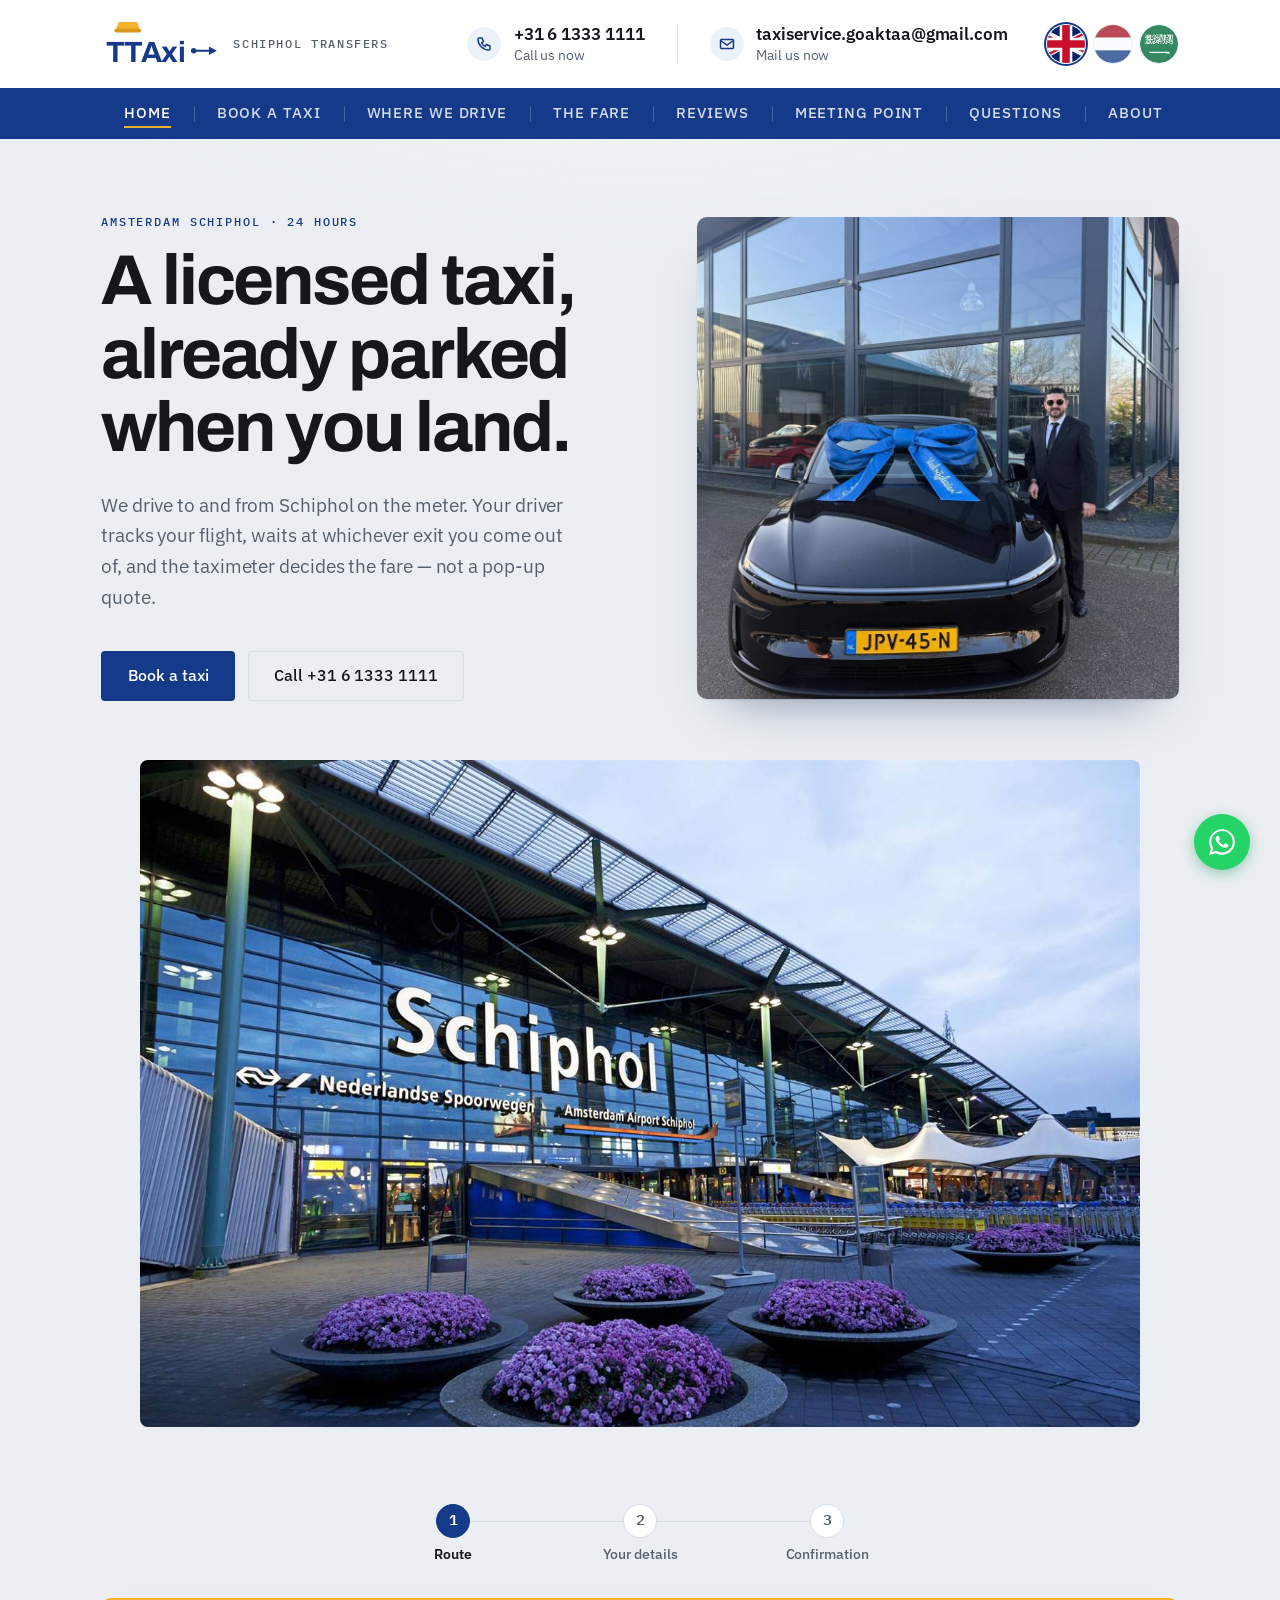
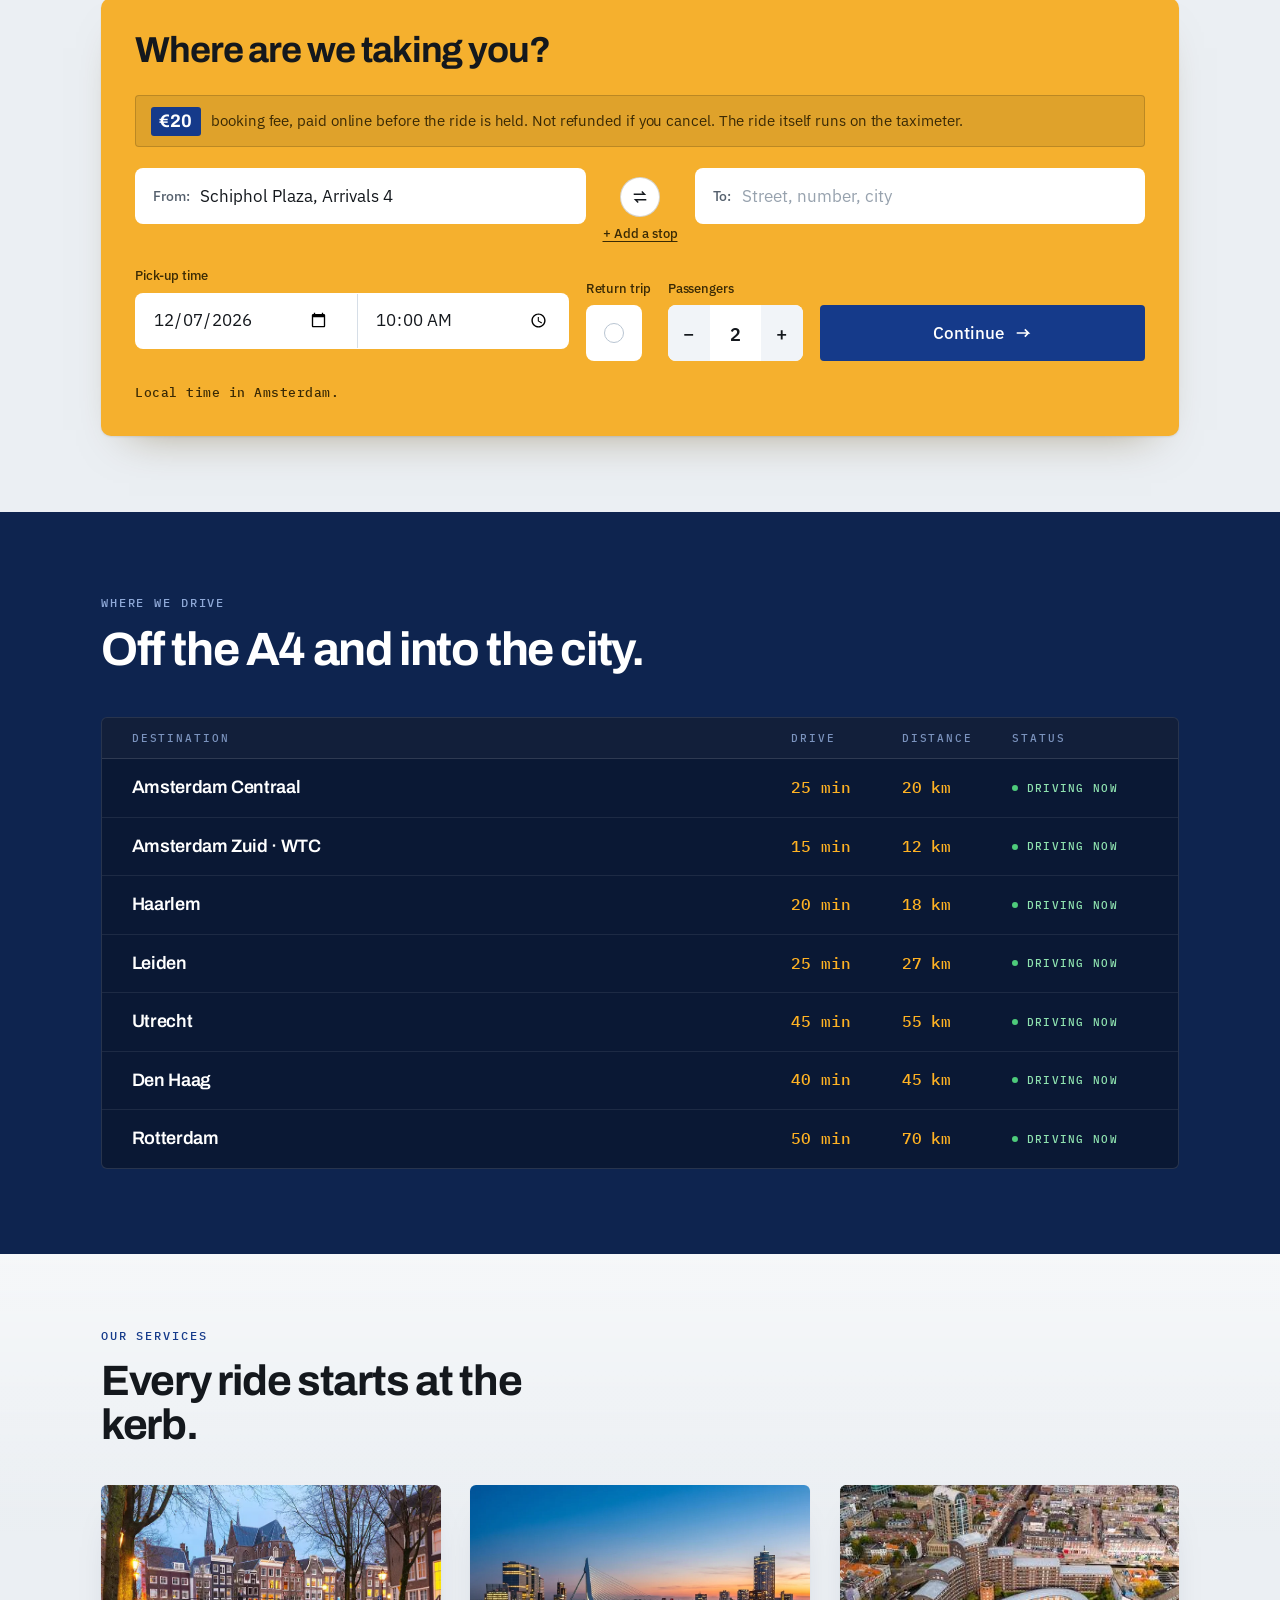
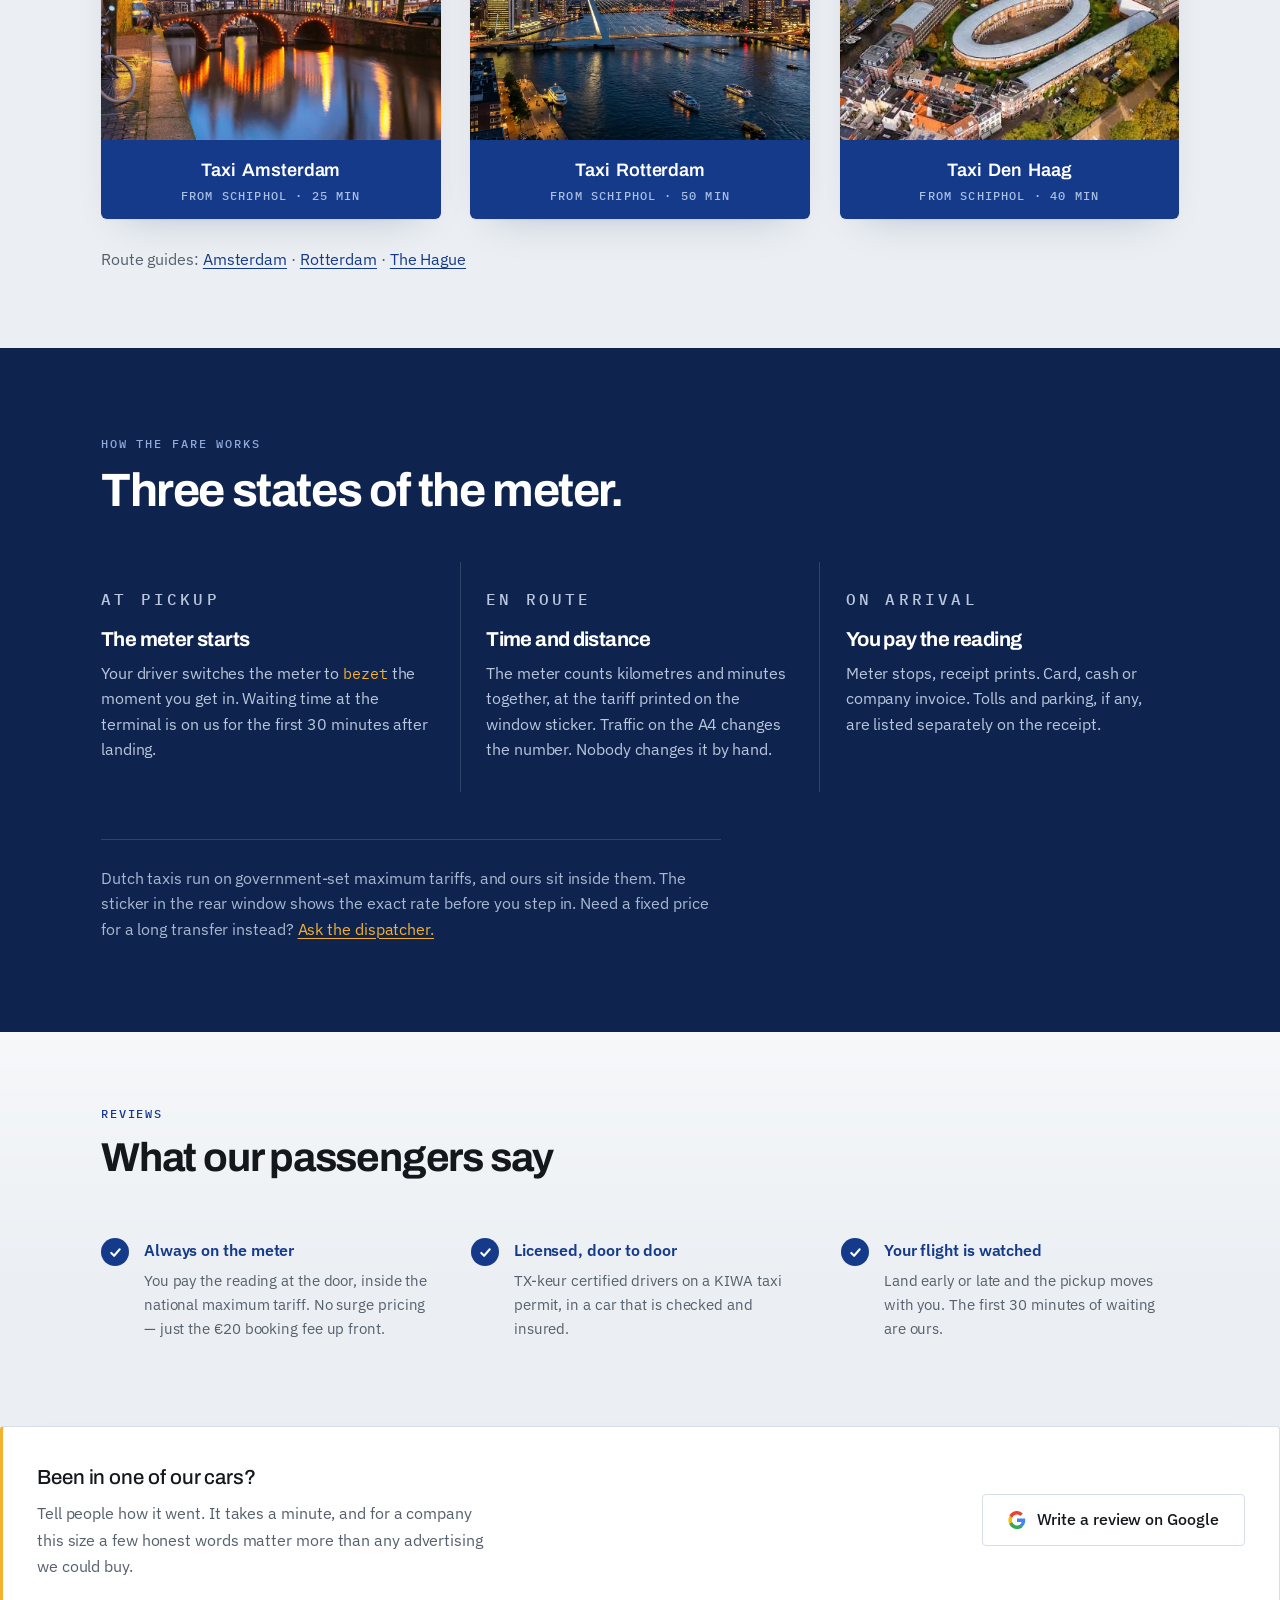
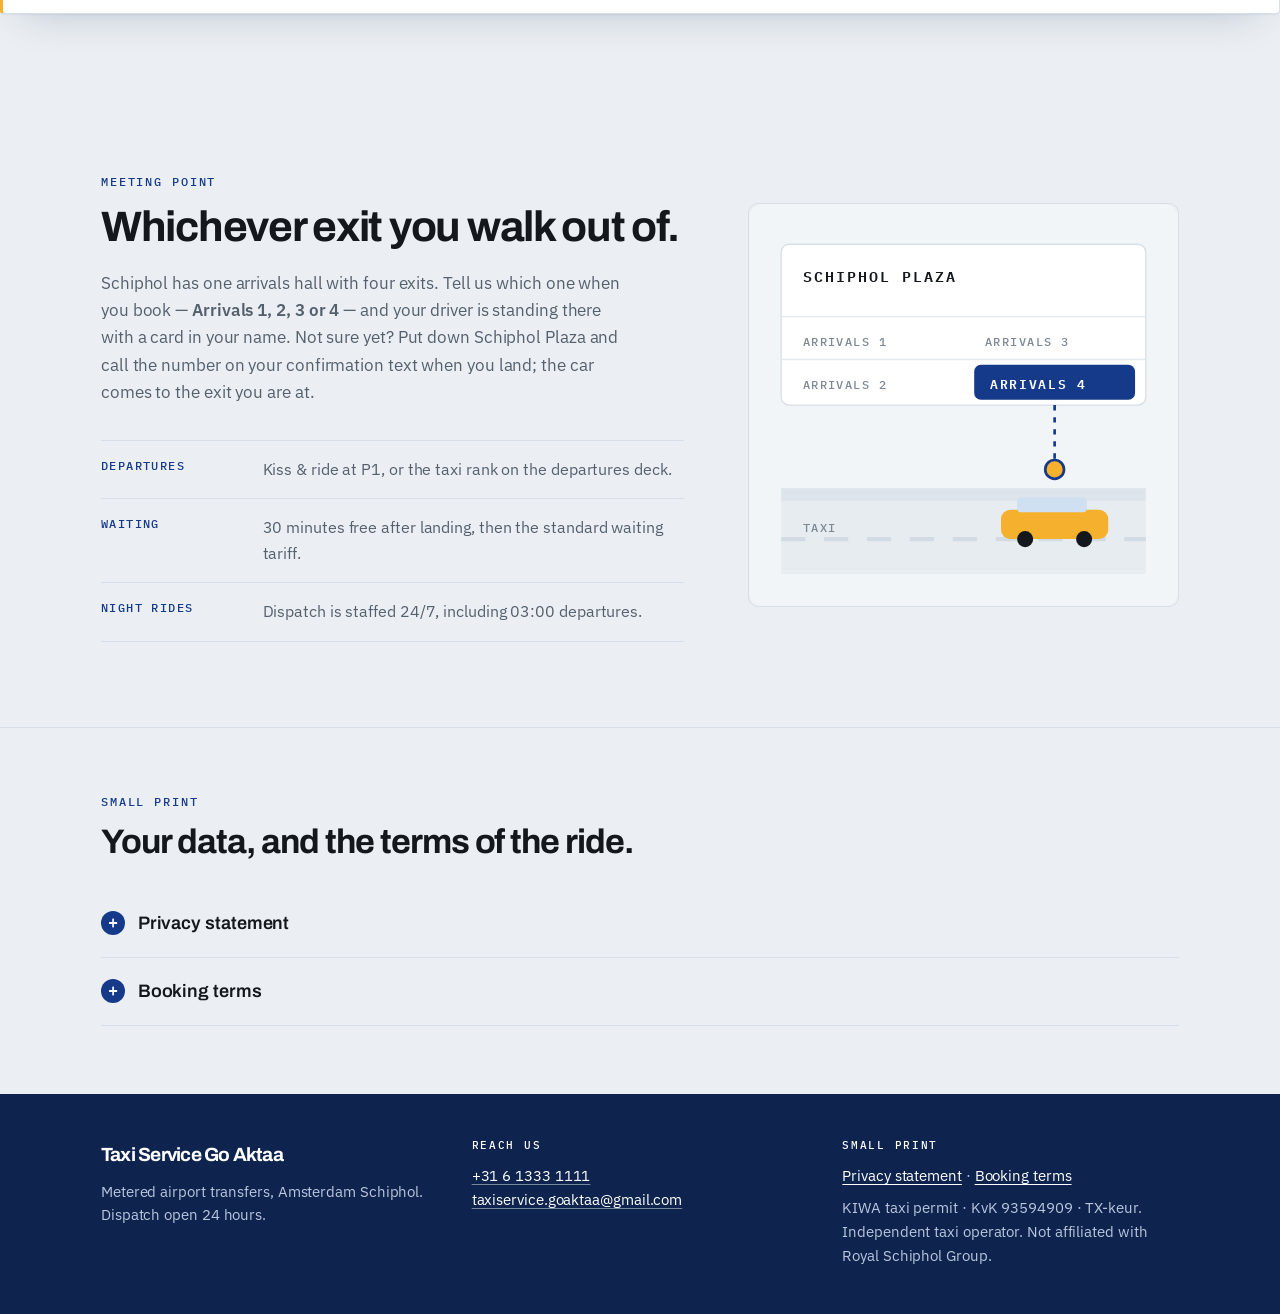
==== commit ed68adb2: "Give every page the arriving-on-scroll animation, and make it visible It only ever ran on the home p" ====
--- a/index.html
+++ b/index.html
@@ -1168,5 +1168,6 @@
 
 <script src="i18n.js"></script>
 <script src="app.js"></script>
+<script src="reveal.js"></script>
 </body>
 </html>
--- a/styles.css
+++ b/styles.css
@@ -774,8 +774,7 @@
     position: fixed; bottom: 0; left: 0; right: 0; z-index: 50;
     display: grid; grid-template-columns: auto 1fr; gap: .625rem;
     padding: .625rem .875rem calc(.625rem + env(safe-area-inset-bottom));
-    background: rgba(255, 255, 255, .94);
-    backdrop-filter: blur(10px);
+    background: rgba(255, 255, 255, .97);
     border-top: 1px solid var(--line);
   }
   .btn--dock { padding: .9375rem 1.25rem; }
@@ -1190,15 +1189,13 @@
    script that reveals it is running. No script, no hiding. */
 .reveal-on .reveal {
   opacity: 0;
-  transform: translateY(14px);
-  transition: opacity .55s cubic-bezier(.22, .61, .36, 1) var(--reveal-delay, 0ms),
-              transform .55s cubic-bezier(.22, .61, .36, 1) var(--reveal-delay, 0ms);
-  will-change: opacity, transform;
+  transform: translateY(26px);
+  transition: opacity .7s cubic-bezier(.22, .61, .36, 1) var(--reveal-delay, 0ms),
+              transform .7s cubic-bezier(.22, .61, .36, 1) var(--reveal-delay, 0ms);
 }
 .reveal-on .reveal.is-in {
   opacity: 1;
   transform: none;
-  will-change: auto;
 }
 @media (prefers-reduced-motion: reduce) {
   .reveal-on .reveal { opacity: 1; transform: none; transition: none; }
@@ -1235,11 +1232,18 @@
    The page was one flat grey throughout. This is a very quiet vertical
    lift behind the light sections — enough that the white cards sit on
    something, not enough to read as a gradient. */
-body {
-  background:
-    radial-gradient(1200px 600px at 50% -10%, #F4F7FA 0%, rgba(244, 247, 250, 0) 60%),
-    var(--concrete);
-  background-attachment: fixed;
+body { background: var(--concrete); }
+
+/* The lift used to be a fixed background image on <body>, which forced a
+   full repaint of the background on every scrolled frame. As its own
+   fixed layer it is composited instead: same picture, none of the work. */
+body::before {
+  content: "";
+  position: fixed;
+  inset: 0;
+  z-index: -1;
+  pointer-events: none;
+  background: radial-gradient(1200px 600px at 50% -10%, #F4F7FA 0%, rgba(244, 247, 250, 0) 60%);
 }
 .svcs, .reviews { background: linear-gradient(180deg, rgba(255,255,255,.55), rgba(255,255,255,0) 40%); }
 
@@ -1251,7 +1255,7 @@
 }
 @media (prefers-reduced-motion: reduce) {
   .pane { animation: none; }
-  body { background-attachment: scroll; }
+  body::before { position: absolute; }
 }
 
 /* ── Booking fee ───────────────────────────────────────────
